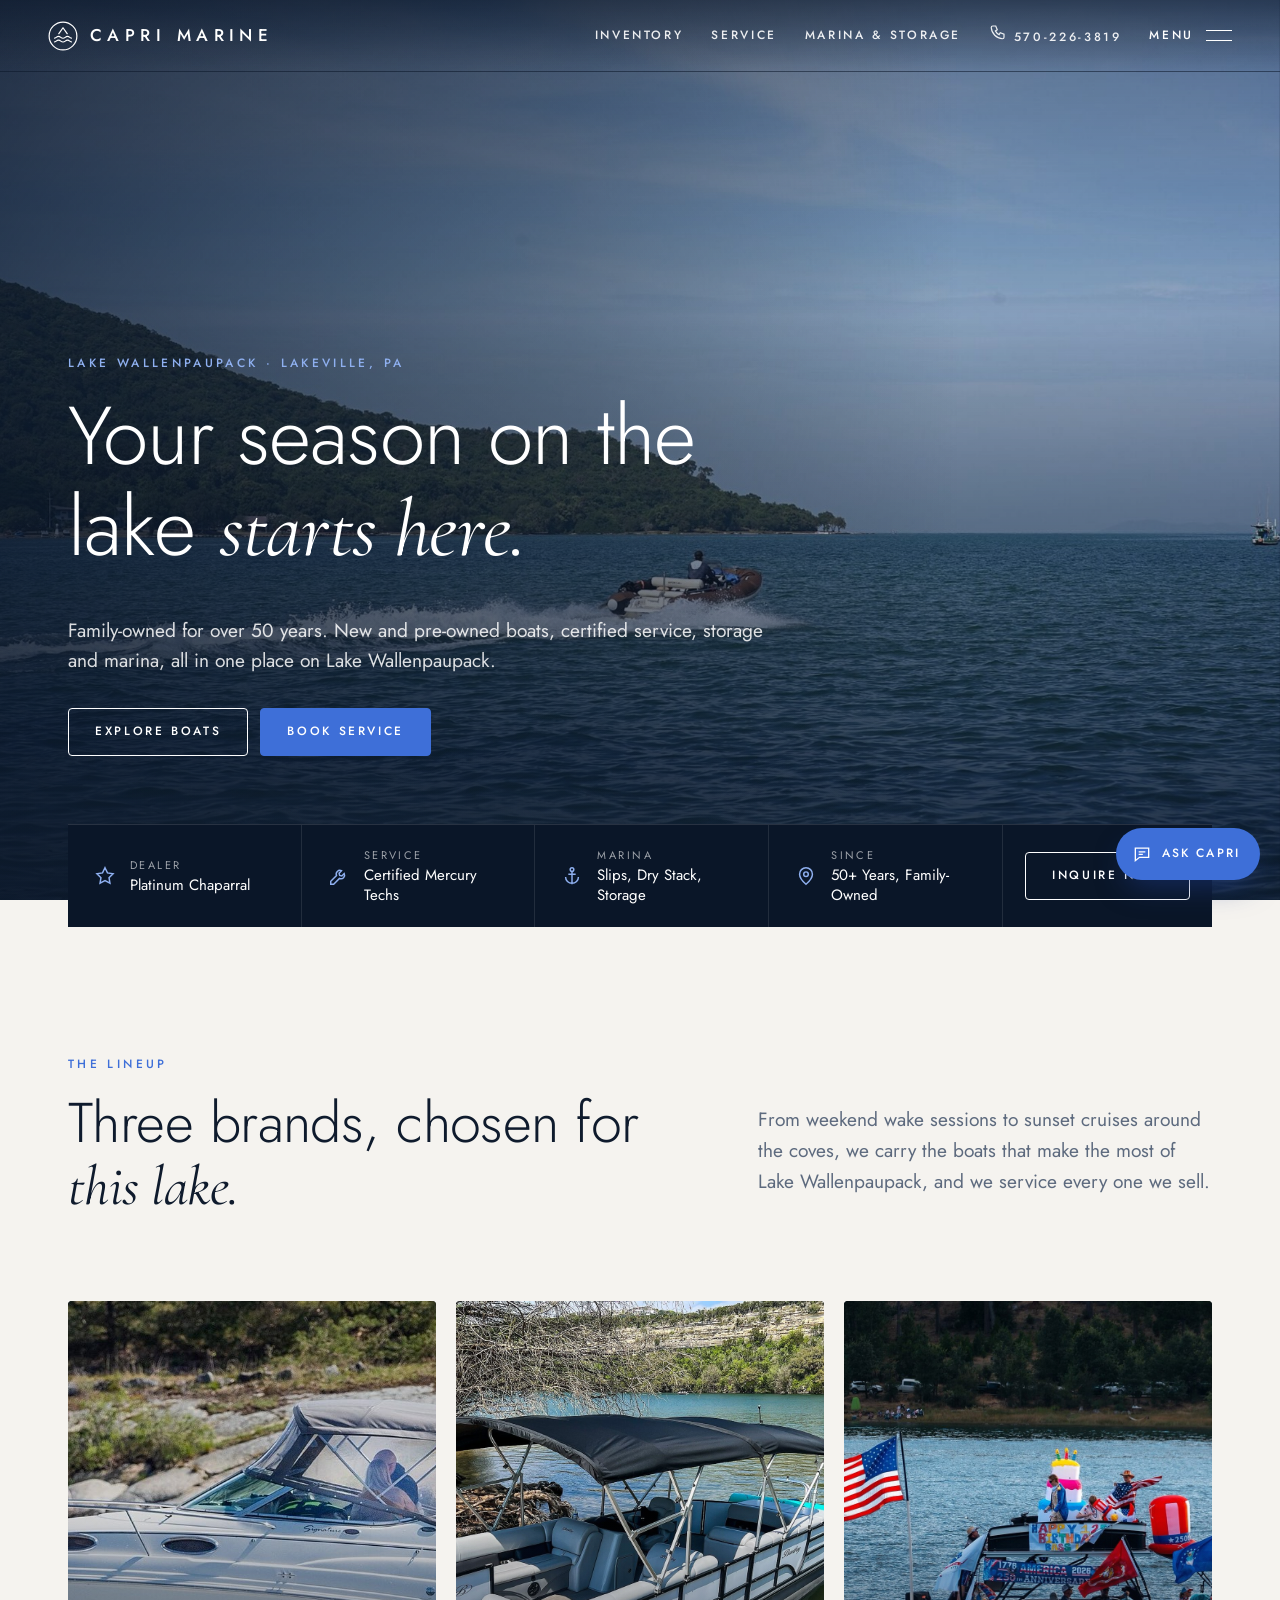
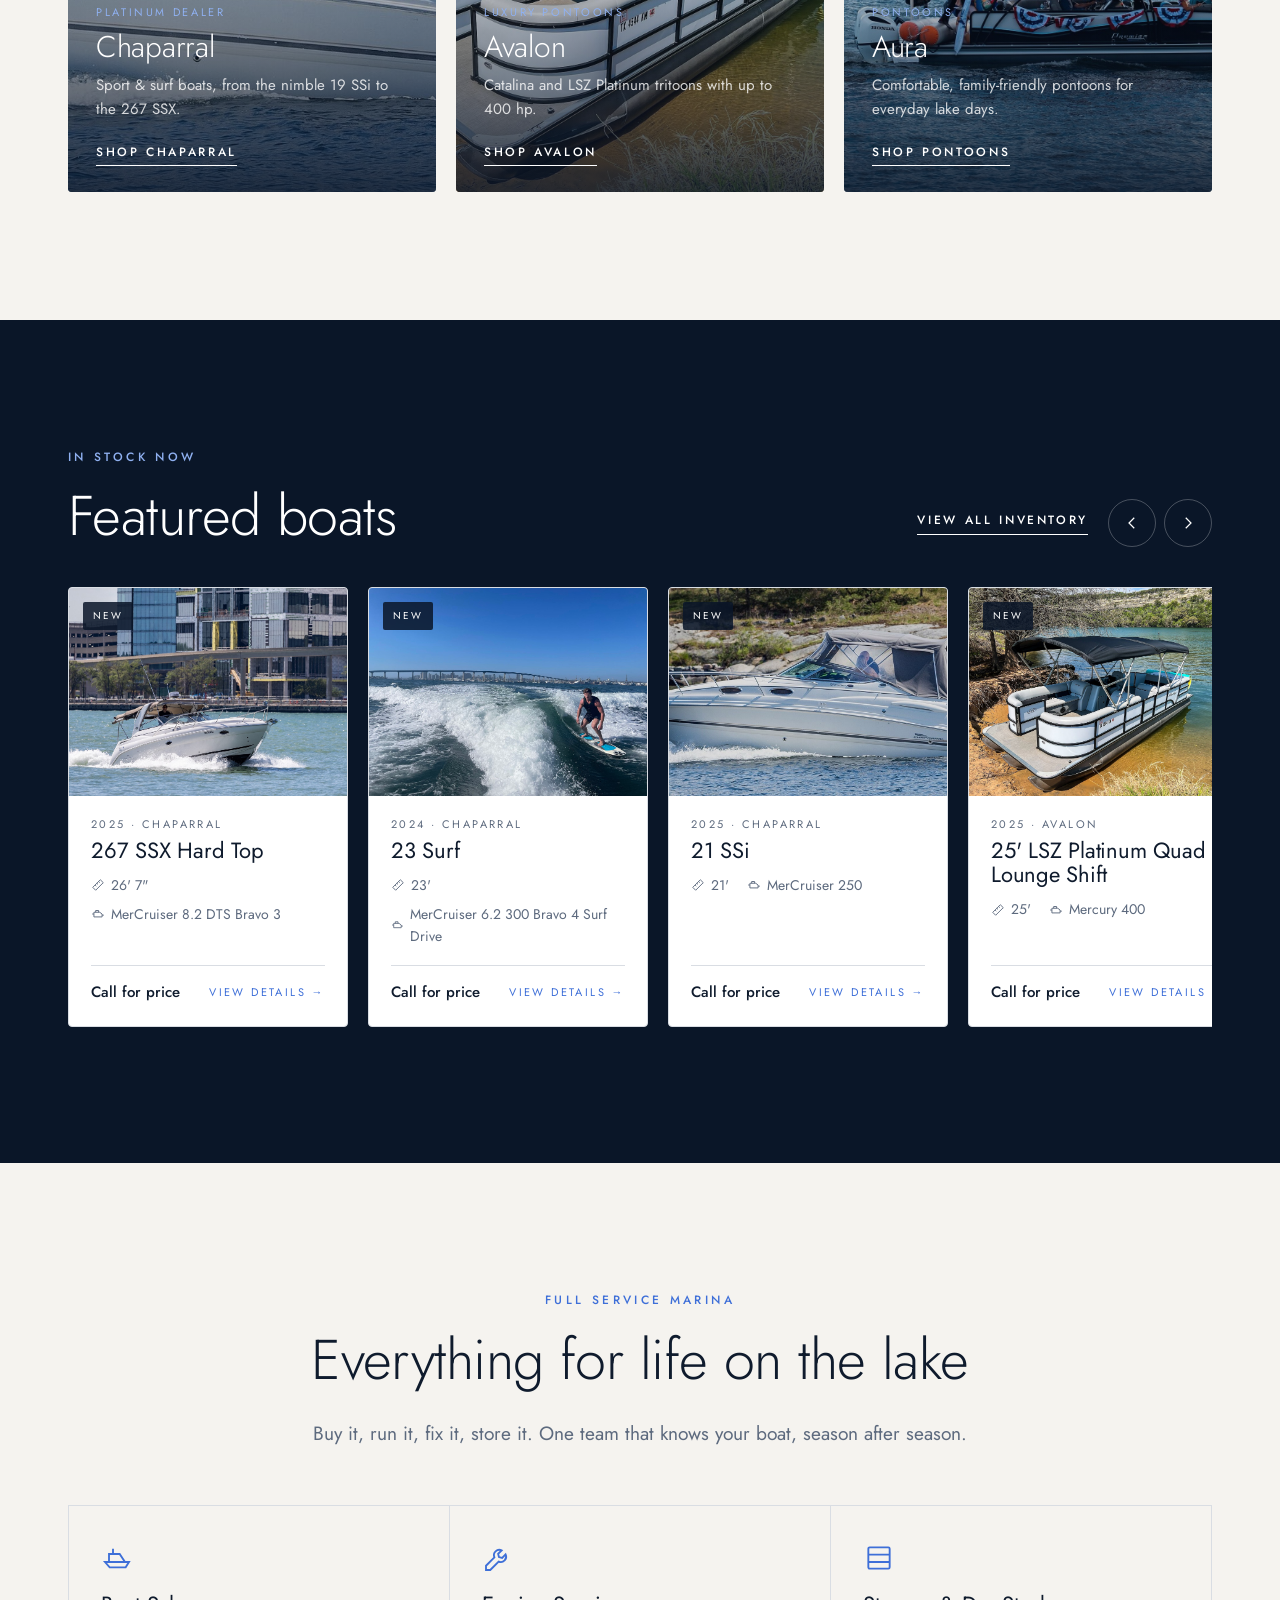
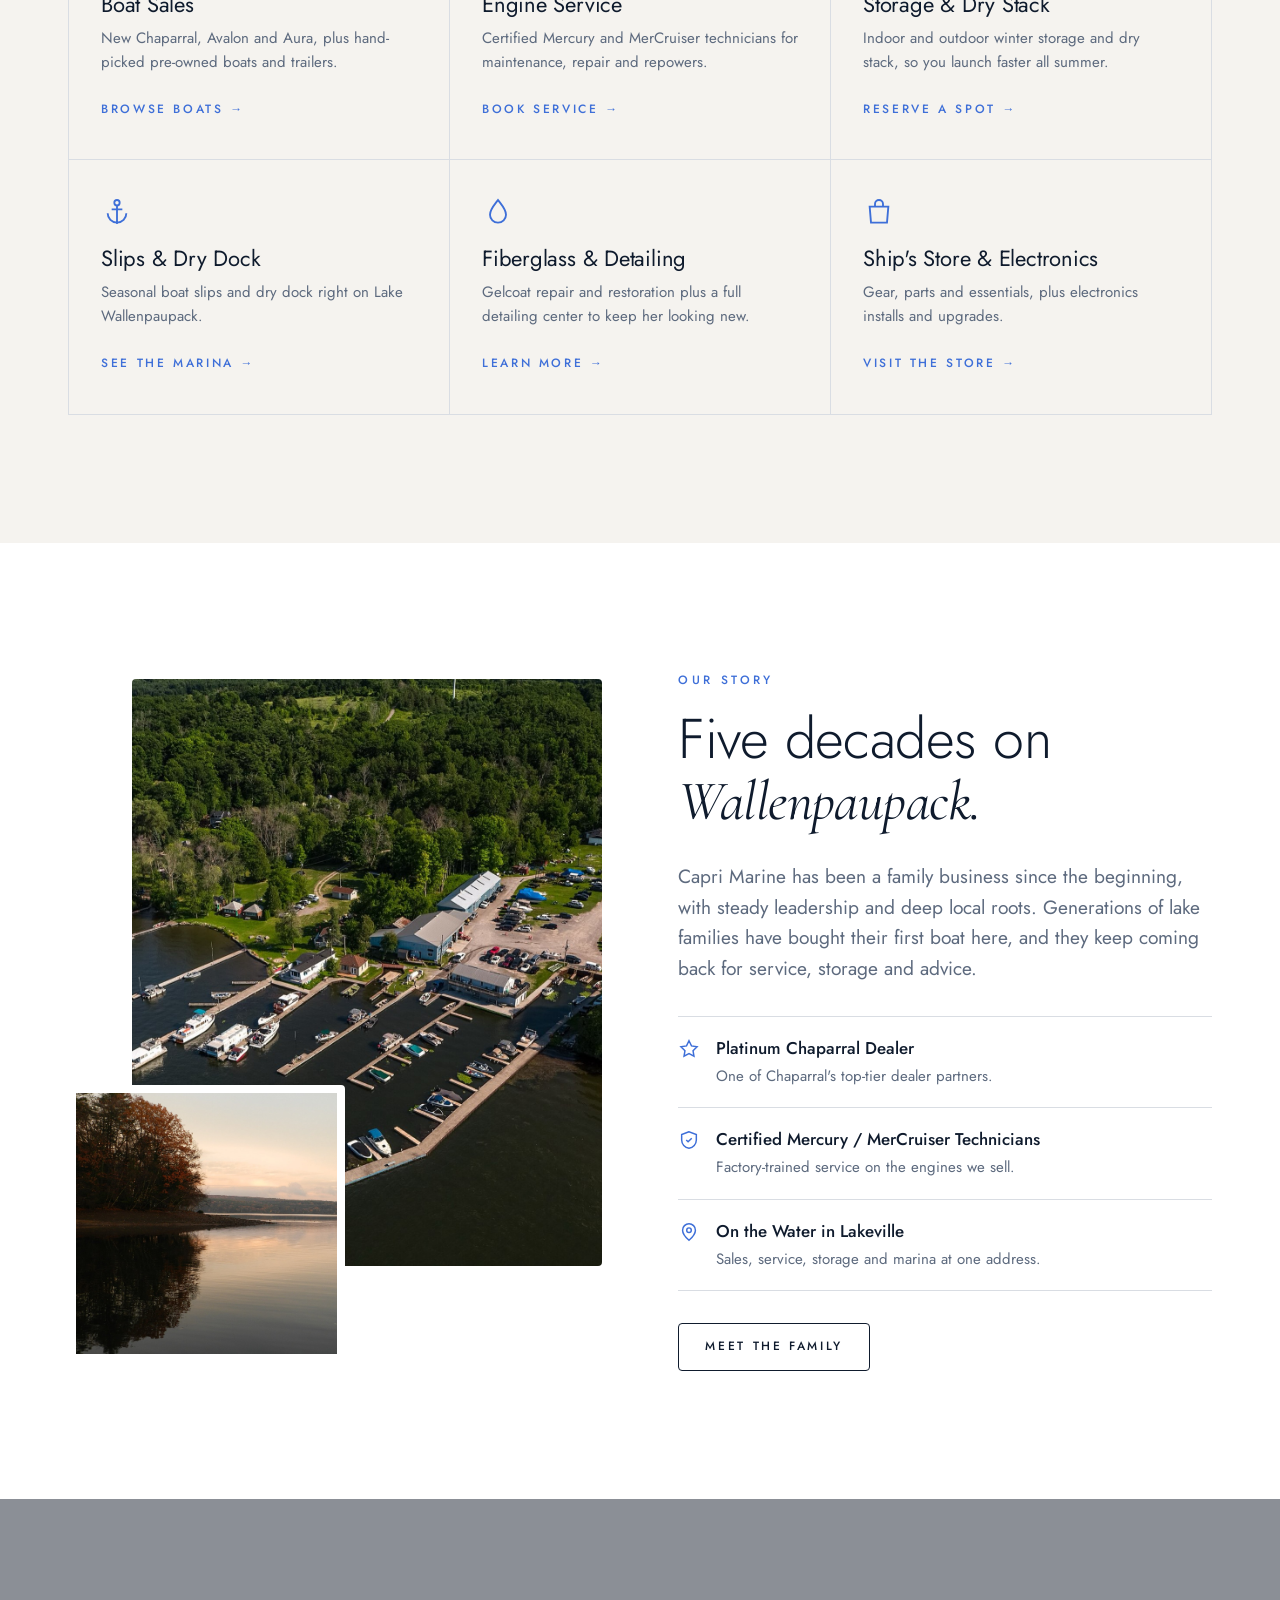
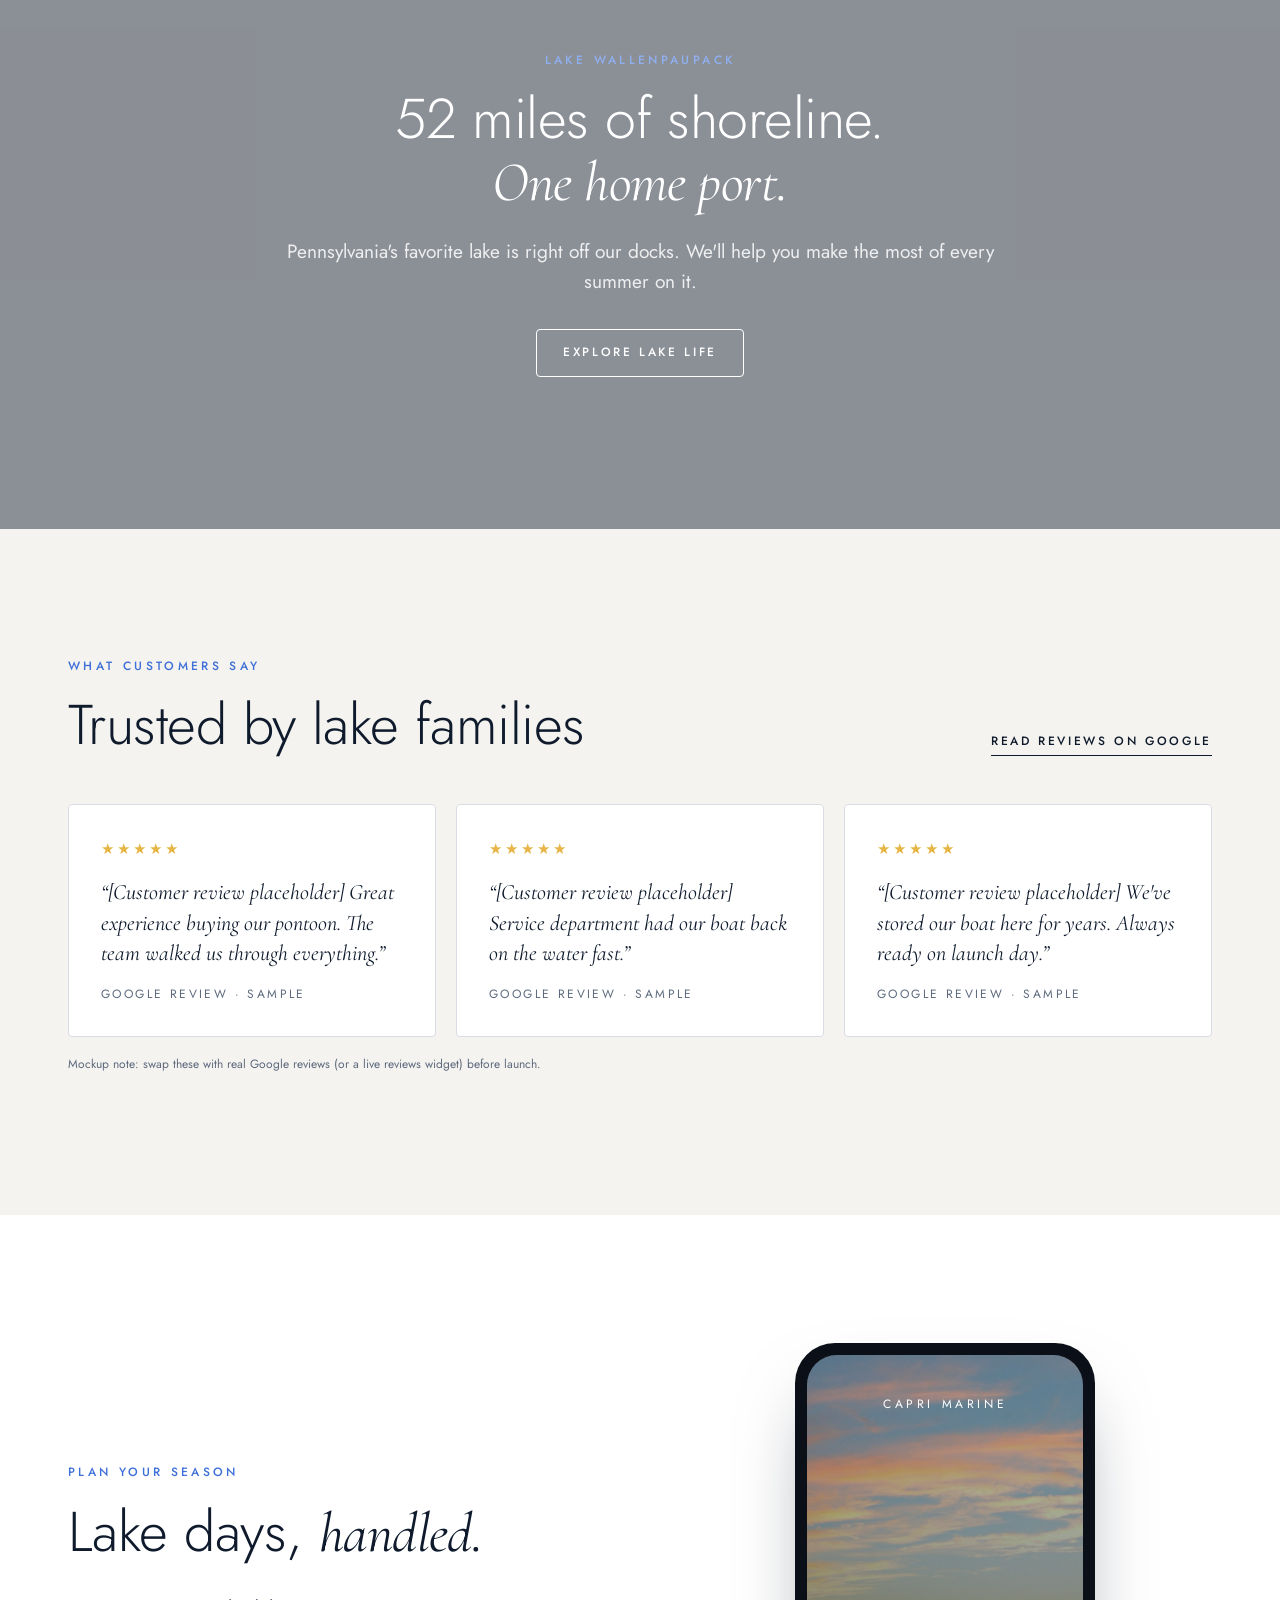
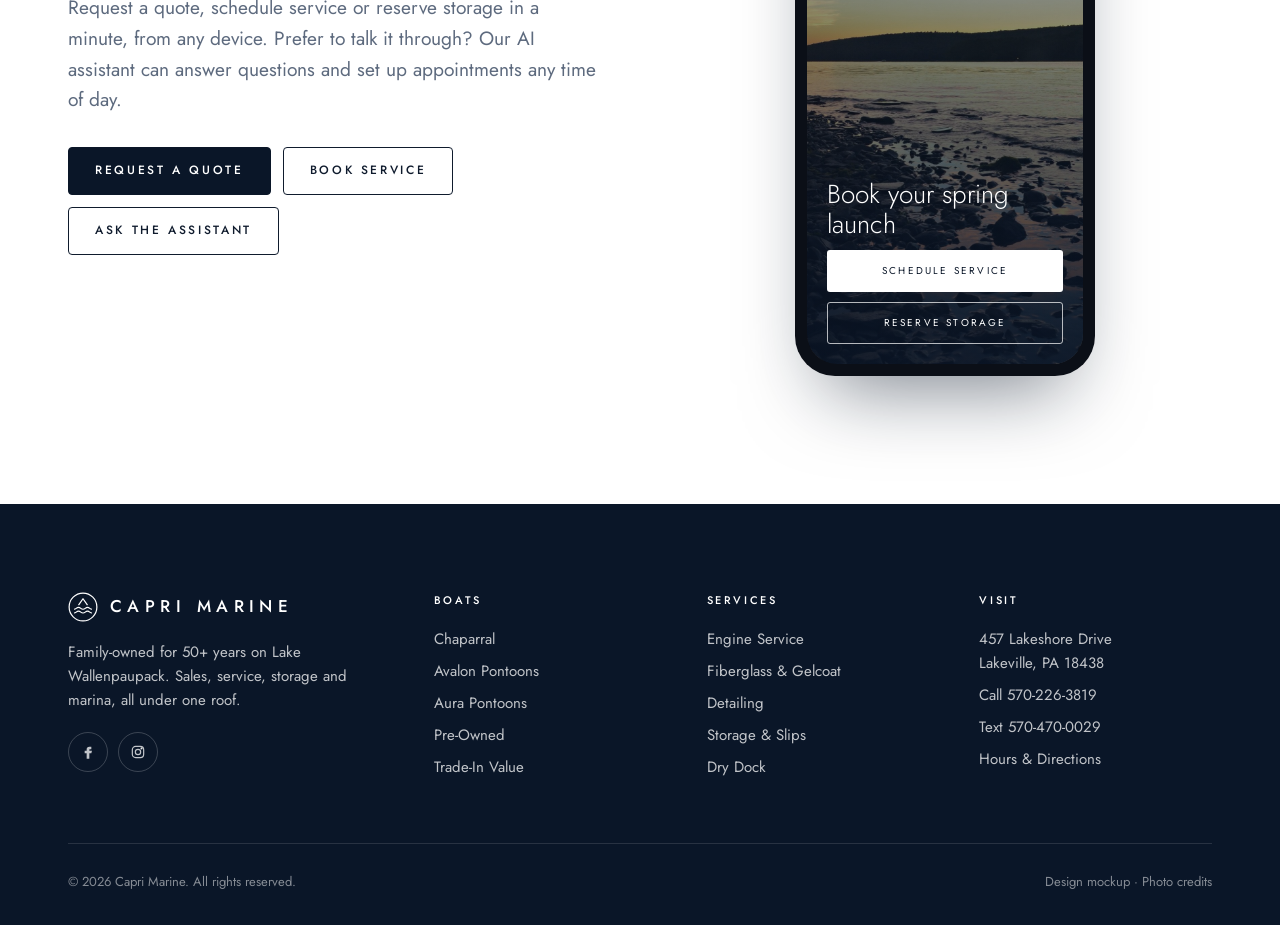
==== index.html @ 39ccbbb1 "Capri Marine website mockup Static multi-page mockup (home, inventory, boat detail, service, marina," ====
<!doctype html>
<html lang="en">
<head>
  <meta charset="utf-8">
  <meta name="viewport" content="width=device-width, initial-scale=1">
  <title>Capri Marine | Boat Sales, Service &amp; Storage on Lake Wallenpaupack, PA</title>
  <meta name="description" content="Family-owned for 50+ years in Lakeville, PA. Platinum Chaparral dealer with Avalon and Aura pontoons, certified Mercury service, boat storage, dry dock and marina on Lake Wallenpaupack.">
  <meta property="og:title" content="Capri Marine | Lake Wallenpaupack Boat Dealer &amp; Marina">
  <meta property="og:description" content="New and pre-owned boats, certified service, storage and marina on Lake Wallenpaupack.">
  <meta property="og:image" content="assets/img/hero-lake-run.jpg">
  <link rel="icon" href="assets/img/favicon.svg" type="image/svg+xml">
  <link rel="preconnect" href="https://fonts.googleapis.com">
  <link rel="preconnect" href="https://fonts.gstatic.com" crossorigin>
  <link href="https://fonts.googleapis.com/css2?family=Jost:wght@200;300;400;500&family=Cormorant+Garamond:ital,wght@1,400&display=swap" rel="stylesheet">
  <link rel="stylesheet" href="assets/css/style.css">
  <script type="application/ld+json">
  {
    "@context": "https://schema.org",
    "@type": ["BoatDealer", "LocalBusiness"],
    "name": "Capri Marine",
    "url": "https://caprimarine.com",
    "telephone": "+1-570-226-3819",
    "address": { "@type": "PostalAddress", "streetAddress": "457 Lakeshore Drive", "addressLocality": "Lakeville", "addressRegion": "PA", "postalCode": "18438", "addressCountry": "US" },
    "areaServed": "Lake Wallenpaupack",
    "brand": ["Chaparral", "Avalon Pontoons", "Aura Pontoons"],
    "sameAs": ["https://www.facebook.com/478506935600968", "https://www.instagram.com/capri_marine"]
  }
  </script>
</head>
<body data-page="home" data-header="transparent">
<main>

  <!-- HERO -->
  <section class="hero">
    <div class="hero-media" style="background-image:url('assets/img/hero-lake-run.jpg')"></div>
    <div class="wrap">
      <p class="eyebrow light">Lake Wallenpaupack · Lakeville, PA</p>
      <h1>Your season on the lake <em class="accent">starts here.</em></h1>
      <p class="lede">Family-owned for over 50 years. New and pre-owned boats, certified service, storage and marina, all in one place on Lake Wallenpaupack.</p>
      <div class="btn-row">
        <a class="btn light" href="inventory.html">Explore Boats</a>
        <a class="btn blue" href="contact.html#service">Book Service</a>
      </div>
    </div>
  </section>

  <!-- INFO STRIP -->
  <div class="info-bar">
    <div class="wrap">
      <div class="inner">
        <div class="cell"><svg viewBox="0 0 24 24" fill="none" stroke="currentColor" stroke-width="1.6"><path d="m12 3 2.7 5.6 6.1.9-4.4 4.3 1 6.1L12 17l-5.4 2.9 1-6.1-4.4-4.3 6.1-.9Z"/></svg><div><span class="k">Dealer</span><span class="v">Platinum Chaparral</span></div></div>
        <div class="cell"><svg viewBox="0 0 24 24" fill="none" stroke="currentColor" stroke-width="1.6"><path d="M14.7 6.3a4 4 0 0 0-5.4 5.2L3 17.8V21h3.2l6.3-6.3a4 4 0 0 0 5.2-5.4l-2.6 2.6-2.4-.6-.6-2.4Z"/></svg><div><span class="k">Service</span><span class="v">Certified Mercury Techs</span></div></div>
        <div class="cell"><svg viewBox="0 0 24 24" fill="none" stroke="currentColor" stroke-width="1.6"><circle cx="12" cy="5" r="2"/><path d="M12 7v14M5 13a7 7 0 0 0 14 0M8 10h8"/></svg><div><span class="k">Marina</span><span class="v">Slips, Dry Stack, Storage</span></div></div>
        <div class="cell"><svg viewBox="0 0 24 24" fill="none" stroke="currentColor" stroke-width="1.6"><path d="M12 21s-7-6.1-7-11a7 7 0 0 1 14 0c0 4.9-7 11-7 11Z"/><circle cx="12" cy="10" r="2.5"/></svg><div><span class="k">Since</span><span class="v">50+ Years, Family-Owned</span></div></div>
        <div class="cta"><a class="btn light" href="contact.html">Inquire Now</a></div>
      </div>
    </div>
  </div>

  <!-- BRANDS -->
  <section class="section">
    <div class="wrap">
      <div class="split wide-left reveal">
        <div>
          <p class="eyebrow">The Lineup</p>
          <h2>Three brands, chosen for <em class="accent">this lake.</em></h2>
        </div>
        <p class="lede">From weekend wake sessions to sunset cruises around the coves, we carry the boats that make the most of Lake Wallenpaupack, and we service every one we sell.</p>
      </div>
      <div class="brand-grid">
        <a class="brand-card reveal" href="inventory.html?make=Chaparral">
          <img src="assets/img/chaparral-cruise.jpg" alt="Chaparral sport boat underway" loading="lazy">
          <div class="body"><span class="tag">Platinum Dealer</span><h3>Chaparral</h3><p>Sport &amp; surf boats, from the nimble 19 SSi to the 267 SSX.</p><span class="text-link">Shop Chaparral</span></div>
        </a>
        <a class="brand-card reveal" href="inventory.html?make=Avalon">
          <img src="assets/img/pontoon-luxury.jpg" alt="Luxury pontoon boat at the shoreline" loading="lazy">
          <div class="body"><span class="tag">Luxury Pontoons</span><h3>Avalon</h3><p>Catalina and LSZ Platinum tritoons with up to 400 hp.</p><span class="text-link">Shop Avalon</span></div>
        </a>
        <a class="brand-card reveal" href="inventory.html?type=Pontoon">
          <img src="assets/img/pontoon-parade.jpg" alt="Pontoon boat cruising on a lake" loading="lazy">
          <div class="body"><span class="tag">Pontoons</span><h3>Aura</h3><p>Comfortable, family-friendly pontoons for everyday lake days.</p><span class="text-link">Shop Pontoons</span></div>
        </a>
      </div>
    </div>
  </section>

  <!-- FEATURED INVENTORY RAIL -->
  <section class="section on-dark" data-rail>
    <div class="wrap">
      <div class="rail-head reveal">
        <div>
          <p class="eyebrow">In Stock Now</p>
          <h2 style="margin:0">Featured boats</h2>
        </div>
        <div style="display:flex;gap:20px;align-items:center;flex-wrap:wrap">
          <a class="text-link" href="inventory.html" style="color:#fff">View all inventory</a>
          <div class="rail-controls"><button data-prev aria-label="Previous"><svg viewBox="0 0 24 24" width="18" height="18" fill="none" stroke="currentColor" stroke-width="1.6"><path d="M15 5 8 12l7 7"/></svg></button><button data-next aria-label="Next"><svg viewBox="0 0 24 24" width="18" height="18" fill="none" stroke="currentColor" stroke-width="1.6"><path d="m9 5 7 7-7 7"/></svg></button></div>
        </div>
      </div>
      <div class="rail" id="featured-rail"></div>
    </div>
  </section>

  <!-- SERVICES -->
  <section class="section">
    <div class="wrap">
      <div class="center reveal">
        <p class="eyebrow">Full Service Marina</p>
        <h2>Everything for life on the lake</h2>
        <p class="lede">Buy it, run it, fix it, store it. One team that knows your boat, season after season.</p>
      </div>
      <div class="svc-grid reveal">
        <a class="svc" href="inventory.html">
          <svg viewBox="0 0 24 24" fill="none" stroke="currentColor" stroke-width="1.4"><path d="M3 15h18l-2.5 4H6.5Z"/><path d="M6 15V9h8l4 6"/><path d="M9 9V5"/></svg>
          <h3>Boat Sales</h3><p>New Chaparral, Avalon and Aura, plus hand-picked pre-owned boats and trailers.</p><span class="text-link">Browse boats →</span>
        </a>
        <a class="svc" href="service.html">
          <svg viewBox="0 0 24 24" fill="none" stroke="currentColor" stroke-width="1.4"><path d="M14.7 6.3a4 4 0 0 0-5.4 5.2L3 17.8V21h3.2l6.3-6.3a4 4 0 0 0 5.2-5.4l-2.6 2.6-2.4-.6-.6-2.4Z"/></svg>
          <h3>Engine Service</h3><p>Certified Mercury and MerCruiser technicians for maintenance, repair and repowers.</p><span class="text-link">Book service →</span>
        </a>
        <a class="svc" href="marina.html">
          <svg viewBox="0 0 24 24" fill="none" stroke="currentColor" stroke-width="1.4"><rect x="4" y="4" width="16" height="16" rx="1"/><path d="M4 9.5h16M4 15h16"/></svg>
          <h3>Storage &amp; Dry Stack</h3><p>Indoor and outdoor winter storage and dry stack, so you launch faster all summer.</p><span class="text-link">Reserve a spot →</span>
        </a>
        <a class="svc" href="marina.html#slips">
          <svg viewBox="0 0 24 24" fill="none" stroke="currentColor" stroke-width="1.4"><circle cx="12" cy="5" r="2"/><path d="M12 7v14M5 13a7 7 0 0 0 14 0M8 10h8"/></svg>
          <h3>Slips &amp; Dry Dock</h3><p>Seasonal boat slips and dry dock right on Lake Wallenpaupack.</p><span class="text-link">See the marina →</span>
        </a>
        <a class="svc" href="service.html#fiberglass">
          <svg viewBox="0 0 24 24" fill="none" stroke="currentColor" stroke-width="1.4"><path d="M12 3c3 4 6 7 6 11a6 6 0 0 1-12 0c0-4 3-7 6-11Z"/></svg>
          <h3>Fiberglass &amp; Detailing</h3><p>Gelcoat repair and restoration plus a full detailing center to keep her looking new.</p><span class="text-link">Learn more →</span>
        </a>
        <a class="svc" href="service.html#store">
          <svg viewBox="0 0 24 24" fill="none" stroke="currentColor" stroke-width="1.4"><path d="M5 8h14l-1 12H6Z"/><path d="M9 8V6a3 3 0 0 1 6 0v2"/></svg>
          <h3>Ship's Store &amp; Electronics</h3><p>Gear, parts and essentials, plus electronics installs and upgrades.</p><span class="text-link">Visit the store →</span>
        </a>
      </div>
    </div>
  </section>

  <!-- STORY / TRUST -->
  <section class="section on-white">
    <div class="wrap split">
      <div class="photo-stack reveal">
        <img src="assets/img/marina-aerial.jpg" alt="Aerial view of a lakeside marina with docks" loading="lazy">
        <img src="assets/img/lake-evening.jpg" alt="Lake Wallenpaupack at dusk" loading="lazy">
      </div>
      <div class="reveal">
        <p class="eyebrow">Our Story</p>
        <h2>Five decades on <em class="accent">Wallenpaupack.</em></h2>
        <p class="lede">Capri Marine has been a family business since the beginning, with steady leadership and deep local roots. Generations of lake families have bought their first boat here, and they keep coming back for service, storage and advice.</p>
        <ul class="cred-list">
          <li><svg viewBox="0 0 24 24" fill="none" stroke="currentColor" stroke-width="1.6"><path d="m12 3 2.7 5.6 6.1.9-4.4 4.3 1 6.1L12 17l-5.4 2.9 1-6.1-4.4-4.3 6.1-.9Z"/></svg><div><strong>Platinum Chaparral Dealer</strong><span>One of Chaparral's top-tier dealer partners.</span></div></li>
          <li><svg viewBox="0 0 24 24" fill="none" stroke="currentColor" stroke-width="1.6"><path d="M12 3 4 6v6c0 4.5 3.4 8.3 8 9 4.6-.7 8-4.5 8-9V6Z"/><path d="m9 12 2 2 4-4"/></svg><div><strong>Certified Mercury / MerCruiser Technicians</strong><span>Factory-trained service on the engines we sell.</span></div></li>
          <li><svg viewBox="0 0 24 24" fill="none" stroke="currentColor" stroke-width="1.6"><path d="M12 21s-7-6.1-7-11a7 7 0 0 1 14 0c0 4.9-7 11-7 11Z"/><circle cx="12" cy="10" r="2.5"/></svg><div><strong>On the Water in Lakeville</strong><span>Sales, service, storage and marina at one address.</span></div></li>
        </ul>
        <div class="btn-row"><a class="btn" href="about.html">Meet the Family</a></div>
      </div>
    </div>
  </section>

  <!-- WATER BAND -->
  <section class="band" style="background-image:url('assets/img/lake-sunset.jpg')">
    <div class="wrap center">
      <p class="eyebrow light">Lake Wallenpaupack</p>
      <h2 style="max-width:18ch;margin:0 auto .4em">52 miles of shoreline. <em class="accent">One home port.</em></h2>
      <p class="lede" style="color:rgba(255,255,255,.85)">Pennsylvania's favorite lake is right off our docks. We'll help you make the most of every summer on it.</p>
      <div class="btn-row" style="justify-content:center"><a class="btn light" href="lake-life.html">Explore Lake Life</a></div>
    </div>
  </section>

  <!-- REVIEWS -->
  <section class="section">
    <div class="wrap">
      <div class="rail-head reveal">
        <div>
          <p class="eyebrow">What Customers Say</p>
          <h2 style="margin:0">Trusted by lake families</h2>
        </div>
        <a class="text-link" href="#">Read reviews on Google</a>
      </div>
      <div class="reviews">
        <figure class="review reveal" style="margin:0"><div class="stars">★★★★★</div><blockquote>“[Customer review placeholder] Great experience buying our pontoon. The team walked us through everything.”</blockquote><cite>Google Review · Sample</cite></figure>
        <figure class="review reveal" style="margin:0"><div class="stars">★★★★★</div><blockquote>“[Customer review placeholder] Service department had our boat back on the water fast.”</blockquote><cite>Google Review · Sample</cite></figure>
        <figure class="review reveal" style="margin:0"><div class="stars">★★★★★</div><blockquote>“[Customer review placeholder] We've stored our boat here for years. Always ready on launch day.”</blockquote><cite>Google Review · Sample</cite></figure>
      </div>
      <p class="placeholder-note">Mockup note: swap these with real Google reviews (or a live reviews widget) before launch.</p>
    </div>
  </section>

  <!-- PLAN CTA (inspired by the "water at your fingertips" block) -->
  <section class="section on-white">
    <div class="wrap plan-cta">
      <div class="reveal">
        <p class="eyebrow">Plan Your Season</p>
        <h2>Lake days, <em class="accent">handled.</em></h2>
        <p class="lede">Request a quote, schedule service or reserve storage in a minute, from any device. Prefer to talk it through? Our AI assistant can answer questions and set up appointments any time of day.</p>
        <div class="btn-row">
          <a class="btn solid" href="contact.html#quote">Request a Quote</a>
          <a class="btn" href="contact.html#service">Book Service</a>
          <a class="btn" href="#" data-open-chat>Ask the Assistant</a>
        </div>
      </div>
      <div class="reveal">
        <div class="phone"><div class="screen">
          <div class="p-logo">CAPRI MARINE</div>
          <div>
            <div class="p-title">Book your spring launch</div>
            <span class="p-btn fill">Schedule Service</span>
            <span class="p-btn">Reserve Storage</span>
          </div>
        </div></div>
      </div>
    </div>
  </section>

</main>
<script src="assets/js/inventory-data.js"></script>
<script src="assets/js/main.js"></script>
<script>
  document.getElementById("featured-rail").innerHTML =
    window.CAPRI_INVENTORY.filter(b => b.featured).map(window.renderBoatCard).join("");
</script>
</body>
</html>
---- assets/css/style.css ----
/* Capri Marine — mockup styles
   Direction: Safe Harbor-inspired. Deep navy, quiet off-white, light display type,
   full-bleed lake photography, outlined uppercase buttons. */

:root {
  --navy: #0a1628;
  --navy-2: #12233d;
  --navy-3: #1c3354;
  --ink: #0f1b2d;
  --muted: #5d6a7e;
  --line: #d9dde3;
  --paper: #f5f3ef;
  --white: #ffffff;
  --blue: #3e6fd8;          /* nod to the current Capri Marine logo blue */
  --blue-soft: #8fb0f0;
  --sand: #c9b48a;
  --radius: 4px;
  --max: 1240px;
  --gutter: clamp(16px, 4vw, 48px);
  --head-h: 72px;
  --font: "Jost", "Helvetica Neue", Arial, sans-serif;
  --serif: "Cormorant Garamond", Georgia, serif;
}

*, *::before, *::after { box-sizing: border-box; }
html { scroll-behavior: smooth; -webkit-text-size-adjust: 100%; }
body {
  margin: 0;
  font-family: var(--font);
  font-weight: 400;
  font-size: 17px;
  line-height: 1.6;
  color: var(--ink);
  background: var(--paper);
  overflow-x: hidden;
}
img { max-width: 100%; display: block; }
a { color: inherit; }
button { font: inherit; cursor: pointer; }

/* ---------- Type ---------- */
.eyebrow {
  font-size: 12px;
  letter-spacing: .28em;
  text-transform: uppercase;
  font-weight: 500;
  color: var(--blue);
  margin: 0 0 18px;
}
.on-dark .eyebrow, .eyebrow.light { color: var(--blue-soft); }
h1, h2, h3 { font-weight: 300; line-height: 1.1; margin: 0 0 .5em; letter-spacing: -.01em; }
h1 { font-size: clamp(40px, 6.4vw, 84px); }
h2 { font-size: clamp(32px, 4.4vw, 56px); }
h3 { font-size: clamp(22px, 2.2vw, 28px); font-weight: 400; }
.lede { font-size: clamp(17px, 1.5vw, 20px); color: var(--muted); max-width: 60ch; }
.on-dark .lede { color: rgba(255,255,255,.78); }
em.accent { font-family: var(--serif); font-style: italic; font-weight: 400; }

/* ---------- Layout ---------- */
.wrap { width: 100%; max-width: var(--max); margin: 0 auto; padding: 0 var(--gutter); }
.section { padding: clamp(72px, 10vw, 140px) 0; }
.section.tight { padding: clamp(48px, 6vw, 80px) 0; }
.on-dark { background: var(--navy); color: var(--white); }
.on-white { background: var(--white); }
.center { text-align: center; }
.center .lede { margin-left: auto; margin-right: auto; }
.split { display: grid; grid-template-columns: 1fr 1fr; gap: clamp(32px, 6vw, 96px); align-items: center; }
.split.wide-left { grid-template-columns: 1.15fr .85fr; }
@media (max-width: 860px) { .split, .split.wide-left { grid-template-columns: 1fr; } }

/* ---------- Buttons ---------- */
.btn {
  display: inline-flex; align-items: center; justify-content: center; gap: 10px;
  min-height: 48px; padding: 0 26px;
  font-size: 12px; font-weight: 500; letter-spacing: .22em; text-transform: uppercase;
  text-decoration: none; border: 1px solid currentColor; border-radius: var(--radius);
  background: transparent; color: var(--ink);
  transition: background .25s, color .25s, border-color .25s;
}
.btn:hover { background: var(--ink); color: var(--white); border-color: var(--ink); }
.btn.solid { background: var(--navy); color: var(--white); border-color: var(--navy); }
.btn.solid:hover { background: var(--blue); border-color: var(--blue); }
.btn.light { color: var(--white); }
.btn.light:hover { background: var(--white); color: var(--navy); border-color: var(--white); }
.btn.blue { background: var(--blue); color: #fff; border-color: var(--blue); }
.btn.blue:hover { background: #2f5cc0; border-color: #2f5cc0; color: #fff; }
.btn-row { display: flex; flex-wrap: wrap; gap: 12px; margin-top: 32px; }
.text-link {
  font-size: 12px; letter-spacing: .22em; text-transform: uppercase; font-weight: 500;
  text-decoration: none; border-bottom: 1px solid currentColor; padding-bottom: 4px;
}

/* ---------- Header ---------- */
.site-header {
  position: fixed; inset: 0 0 auto 0; z-index: 50;
  height: var(--head-h);
  background: var(--navy); color: #fff;
  border-bottom: 1px solid rgba(255,255,255,.08);
  transition: background .3s;
}
.site-header.transparent { background: linear-gradient(rgba(10,22,40,.55), rgba(10,22,40,0)); border-bottom-color: transparent; }
.site-header.transparent.scrolled { background: var(--navy); }
.site-header .wrap { height: 100%; display: flex; align-items: center; justify-content: space-between; gap: 24px; max-width: none; }
.logo {
  display: flex; align-items: center; gap: 12px;
  text-decoration: none; color: #fff;
  font-size: 17px; letter-spacing: .32em; font-weight: 500; text-transform: uppercase; white-space: nowrap;
}
.logo svg { width: 30px; height: 30px; flex: none; }
.header-links { display: flex; align-items: center; gap: 28px; }
.header-links a {
  text-decoration: none; font-size: 12px; letter-spacing: .22em; text-transform: uppercase; font-weight: 500;
  opacity: .9;
}
.header-links a:hover { opacity: 1; color: var(--blue-soft); }
.header-links .btn { min-height: 40px; padding: 0 18px; }
.menu-toggle {
  display: inline-flex; align-items: center; gap: 12px;
  background: none; border: 0; color: #fff; padding: 8px 0;
  font-size: 12px; letter-spacing: .22em; text-transform: uppercase; font-weight: 500;
}
.menu-toggle .bars { width: 26px; height: 12px; position: relative; }
.menu-toggle .bars::before, .menu-toggle .bars::after {
  content: ""; position: absolute; left: 0; right: 0; height: 1.5px; background: currentColor; transition: transform .3s, top .3s;
}
.menu-toggle .bars::before { top: 0; }
.menu-toggle .bars::after { top: 10px; }
body.menu-open .menu-toggle .bars::before { top: 5px; transform: rotate(45deg); }
body.menu-open .menu-toggle .bars::after { top: 5px; transform: rotate(-45deg); }
@media (max-width: 960px) { .header-links .hide-sm { display: none; } }
@media (max-width: 560px) {
  .logo { font-size: 14px; letter-spacing: .24em; }
  .logo svg { width: 24px; height: 24px; }
  .header-links { gap: 14px; }
  .header-links .call-link span { display: none; }
  .menu-toggle .label { display: none; }
}

/* ---------- Full-screen menu (split, like the inspo) ---------- */
.menu-overlay {
  position: fixed; inset: var(--head-h) 0 0 0; z-index: 49;
  display: grid; grid-template-columns: minmax(320px, 38%) 1fr;
  background: var(--navy); color: #fff;
  opacity: 0; visibility: hidden; transition: opacity .35s, visibility .35s;
}
body.menu-open { overflow: hidden; }
body.menu-open .menu-overlay { opacity: 1; visibility: visible; }
.menu-overlay nav { padding: clamp(32px, 5vw, 64px) var(--gutter); overflow-y: auto; display: flex; flex-direction: column; }
.menu-primary { list-style: none; padding: 0; margin: 0 0 32px; }
.menu-primary a {
  display: block; text-decoration: none; font-weight: 300;
  font-size: clamp(28px, 3.2vw, 40px); line-height: 1.5;
  transform: translateX(-12px); opacity: 0; transition: transform .5s, opacity .5s, color .2s;
}
.menu-primary a:hover { color: var(--blue-soft); }
body.menu-open .menu-primary a { transform: none; opacity: 1; }
body.menu-open .menu-primary li:nth-child(2) a { transition-delay: .04s; }
body.menu-open .menu-primary li:nth-child(3) a { transition-delay: .08s; }
body.menu-open .menu-primary li:nth-child(4) a { transition-delay: .12s; }
body.menu-open .menu-primary li:nth-child(5) a { transition-delay: .16s; }
body.menu-open .menu-primary li:nth-child(6) a { transition-delay: .2s; }
body.menu-open .menu-primary li:nth-child(7) a { transition-delay: .24s; }
.menu-secondary { list-style: none; padding: 24px 0 0; margin: 0; border-top: 1px solid rgba(255,255,255,.14); max-width: 280px; }
.menu-secondary a {
  display: flex; align-items: center; gap: 12px; text-decoration: none;
  font-size: 11px; letter-spacing: .24em; text-transform: uppercase; font-weight: 500; line-height: 2.6; opacity: .85;
}
.menu-secondary a:hover { opacity: 1; color: var(--blue-soft); }
.menu-secondary svg { width: 14px; height: 14px; }
.menu-contact { margin-top: auto; padding-top: 32px; font-size: 14px; color: rgba(255,255,255,.7); line-height: 1.8; }
.menu-contact a { text-decoration: none; color: #fff; }
.menu-visual { background: url("../img/aerial-wakes.jpg") center/cover; position: relative; }
.menu-visual::after { content: ""; position: absolute; inset: 0; background: linear-gradient(90deg, rgba(10,22,40,.45), rgba(10,22,40,0) 40%); }
@media (max-width: 760px) { .menu-overlay { grid-template-columns: 1fr; } .menu-visual { display: none; } }

/* ---------- Hero ---------- */
.hero {
  position: relative; min-height: 100svh; display: flex; align-items: flex-end;
  color: #fff; background: var(--navy) center/cover no-repeat; overflow: hidden;
}
.hero::before {
  content: ""; position: absolute; inset: 0; z-index: 1;
  background:
    linear-gradient(90deg, rgba(10,22,40,.7) 0%, rgba(10,22,40,.35) 45%, rgba(10,22,40,0) 75%),
    linear-gradient(180deg, rgba(10,22,40,.4) 0%, rgba(10,22,40,.05) 35%, rgba(10,22,40,.8) 100%);
}
@media (max-width: 760px) { .hero::before { background: linear-gradient(180deg, rgba(10,22,40,.45) 0%, rgba(10,22,40,.25) 35%, rgba(10,22,40,.92) 100%); } }
.hero-media { position: absolute; inset: 0; background-size: cover; background-position: center; transform: scale(1.06); animation: drift 22s ease-out forwards; z-index: 0; }
@keyframes drift { to { transform: scale(1); } }
.hero > .wrap { position: relative; z-index: 2; padding-bottom: clamp(120px, 16vh, 180px); }
.hero h1 { max-width: 14ch; }
.hero .lede { color: rgba(255,255,255,.85); }
.hero.page-hero { min-height: 68vh; }
.hero.page-hero > .wrap { padding-bottom: clamp(56px, 9vh, 96px); }
.hero.page-hero h1 { max-width: 18ch; font-size: clamp(38px, 5.4vw, 72px); }

/* Info bar under hero (Safe Harbor "location strip") */
.info-bar {
  position: relative; z-index: 2; margin-top: -76px;
}
.info-bar .inner {
  background: var(--navy); color: #fff;
  display: grid; grid-template-columns: repeat(4, 1fr) auto; align-items: stretch;
  border-top: 1px solid rgba(255,255,255,.12);
}
.info-bar .cell { padding: 22px 26px; border-right: 1px solid rgba(255,255,255,.1); display: flex; align-items: center; gap: 14px; }
.info-bar .cell svg { width: 22px; height: 22px; flex: none; color: var(--blue-soft); }
.info-bar .k { font-size: 11px; letter-spacing: .22em; text-transform: uppercase; color: rgba(255,255,255,.6); display: block; }
.info-bar .v { font-size: 15px; display: block; line-height: 1.35; }
.info-bar .cta { padding: 18px 22px; display: flex; align-items: center; }
@media (max-width: 1000px) {
  .info-bar { margin-top: 0; }
  .info-bar .wrap { padding: 0; }
  .info-bar .inner { grid-template-columns: 1fr 1fr; }
  .info-bar .cell { border-bottom: 1px solid rgba(255,255,255,.1); }
  .info-bar .cta { grid-column: 1 / -1; }
  .info-bar .cta .btn { width: 100%; }
}
@media (max-width: 480px) { .info-bar .cell { padding: 16px; } .info-bar .v { font-size: 14px; } }

/* ---------- Brand tiles ---------- */
.brand-grid { display: grid; grid-template-columns: repeat(3, 1fr); gap: 20px; margin-top: 56px; }
.brand-card {
  position: relative; aspect-ratio: 3/4; overflow: hidden; color: #fff; text-decoration: none;
  display: flex; align-items: flex-end; border-radius: var(--radius); background: var(--navy);
}
.brand-card img { position: absolute; inset: 0; width: 100%; height: 100%; object-fit: cover; transition: transform 1.2s cubic-bezier(.2,.7,.2,1); }
.brand-card::after { content: ""; position: absolute; inset: 0; background: linear-gradient(180deg, rgba(10,22,40,0) 40%, rgba(10,22,40,.85)); }
.brand-card:hover img { transform: scale(1.05); }
.brand-card .body { position: relative; z-index: 1; padding: 28px; }
.brand-card .tag { font-size: 11px; letter-spacing: .24em; text-transform: uppercase; color: var(--blue-soft); }
.brand-card h3 { font-size: 30px; font-weight: 300; margin: 6px 0 10px; }
.brand-card p { margin: 0 0 16px; font-size: 15px; color: rgba(255,255,255,.8); }
@media (max-width: 860px) {
  .brand-grid { grid-template-columns: 1fr; }
  .brand-card { aspect-ratio: 4/3; }
}

/* ---------- Horizontal carousel ---------- */
.rail-head { display: flex; justify-content: space-between; align-items: end; gap: 24px; flex-wrap: wrap; }
.rail-controls { display: flex; gap: 8px; }
.rail-controls button {
  width: 48px; height: 48px; border-radius: 50%; border: 1px solid var(--line); background: transparent; color: inherit;
  display: grid; place-items: center; transition: background .2s;
}
.on-dark .rail-controls button { border-color: rgba(255,255,255,.25); }
.rail-controls button:hover { background: var(--ink); color: #fff; border-color: var(--ink); }
.on-dark .rail-controls button:hover { background: #fff; color: var(--navy); }
.rail {
  display: grid; grid-auto-flow: column; grid-auto-columns: minmax(280px, 30%);
  gap: 20px; overflow-x: auto; scroll-snap-type: x mandatory; scrollbar-width: none;
  margin-top: 40px; padding-bottom: 8px;
}
.rail::-webkit-scrollbar { display: none; }
.rail > * { scroll-snap-align: start; }
@media (max-width: 860px) { .rail { grid-auto-columns: 82%; } }

/* ---------- Boat cards ---------- */
.boat-card {
  background: var(--white); border-radius: var(--radius); overflow: hidden; text-decoration: none; color: var(--ink);
  display: flex; flex-direction: column; border: 1px solid var(--line); transition: transform .3s, box-shadow .3s;
}
.boat-card:hover { transform: translateY(-4px); box-shadow: 0 18px 40px -20px rgba(10,22,40,.35); }
.boat-card .img { aspect-ratio: 4/3; position: relative; overflow: hidden; background: var(--navy-2); }
.boat-card .img img { width: 100%; height: 100%; object-fit: cover; }
.boat-card .badge {
  position: absolute; top: 14px; left: 14px; background: rgba(10,22,40,.85); color: #fff;
  font-size: 10px; letter-spacing: .2em; text-transform: uppercase; padding: 6px 10px; border-radius: 2px;
}
.boat-card .badge.alt { background: var(--blue); }
.boat-card .body { padding: 20px 22px 22px; display: flex; flex-direction: column; flex: 1; }
.boat-card .make { font-size: 11px; letter-spacing: .22em; text-transform: uppercase; color: var(--muted); }
.boat-card h3 { font-size: 22px; margin: 4px 0 12px; }
.boat-card .specs { display: flex; flex-wrap: wrap; gap: 6px 18px; font-size: 14px; color: var(--muted); margin: 0 0 18px; padding: 0; list-style: none; }
.boat-card .specs li { display: flex; align-items: center; gap: 6px; }
.boat-card .specs svg { width: 14px; height: 14px; }
.boat-card .foot { margin-top: auto; display: flex; justify-content: space-between; align-items: center; border-top: 1px solid var(--line); padding-top: 14px; }
.boat-card .price { font-size: 15px; font-weight: 500; }
.boat-card .more { font-size: 11px; letter-spacing: .22em; text-transform: uppercase; color: var(--blue); }

/* ---------- Services grid ---------- */
.svc-grid { display: grid; grid-template-columns: repeat(3, 1fr); gap: 1px; background: var(--line); border: 1px solid var(--line); margin-top: 56px; }
.svc {
  background: var(--paper); padding: 36px 32px; text-decoration: none; color: var(--ink);
  display: flex; flex-direction: column; gap: 10px; transition: background .25s;
}
.on-white .svc { background: var(--white); }
.svc:hover { background: var(--navy); color: #fff; }
.svc:hover p { color: rgba(255,255,255,.75); }
.svc svg { width: 32px; height: 32px; color: var(--blue); margin-bottom: 8px; }
.svc:hover svg { color: var(--blue-soft); }
.svc h3 { font-size: 22px; margin: 0; }
.svc p { margin: 0; font-size: 15px; color: var(--muted); }
.svc .text-link { margin-top: auto; padding-top: 16px; align-self: flex-start; border: 0; color: var(--blue); }
.svc:hover .text-link { color: var(--blue-soft); }
@media (max-width: 960px) { .svc-grid { grid-template-columns: 1fr 1fr; } }
@media (max-width: 600px) { .svc-grid { grid-template-columns: 1fr; } .svc { padding: 28px 22px; } }

/* ---------- Stats / trust ---------- */
.stats { display: grid; grid-template-columns: repeat(4, 1fr); gap: 32px; margin-top: 56px; }
.stat .num { font-size: clamp(40px, 5vw, 64px); font-weight: 200; line-height: 1; }
.stat .lbl { font-size: 12px; letter-spacing: .22em; text-transform: uppercase; margin-top: 12px; color: var(--muted); }
.on-dark .stat .lbl { color: rgba(255,255,255,.6); }
@media (max-width: 760px) { .stats { grid-template-columns: 1fr 1fr; } }

.photo-stack { position: relative; padding: 0 0 18% 12%; }
.photo-stack img { border-radius: var(--radius); width: 100%; aspect-ratio: 4/5; object-fit: cover; }
.photo-stack img + img {
  position: absolute; left: 0; bottom: 0; width: 52%; aspect-ratio: 1; border: 8px solid var(--paper);
}
.on-white .photo-stack img + img { border-color: var(--white); }

.cred-list { list-style: none; padding: 0; margin: 32px 0 0; display: grid; gap: 0; }
.cred-list li { display: flex; gap: 16px; align-items: flex-start; padding: 18px 0; border-top: 1px solid var(--line); }
.cred-list li:last-child { border-bottom: 1px solid var(--line); }
.cred-list svg { width: 22px; height: 22px; color: var(--blue); flex: none; margin-top: 3px; }
.cred-list strong { font-weight: 500; display: block; }
.cred-list span { color: var(--muted); font-size: 15px; }

/* ---------- Full-bleed water band ---------- */
.band {
  position: relative; min-height: 70vh; display: flex; align-items: center; color: #fff;
  background: center/cover no-repeat fixed;
}
.band::before { content: ""; position: absolute; inset: 0; background: rgba(10,22,40,.45); }
.band .wrap { position: relative; }
@media (max-width: 860px), (hover: none) { .band { background-attachment: scroll; } }

/* ---------- Reviews ---------- */
.reviews { display: grid; grid-template-columns: repeat(3, 1fr); gap: 20px; margin-top: 48px; }
.review { background: var(--white); border: 1px solid var(--line); border-radius: var(--radius); padding: 32px; display: flex; flex-direction: column; gap: 16px; }
.on-dark .review { background: var(--navy-2); border-color: rgba(255,255,255,.08); }
.stars { color: #e7b546; letter-spacing: 3px; font-size: 15px; }
.review blockquote { margin: 0; font-family: var(--serif); font-size: 22px; line-height: 1.4; font-style: italic; }
.review cite { font-style: normal; font-size: 12px; letter-spacing: .2em; text-transform: uppercase; color: var(--muted); margin-top: auto; }
.on-dark .review cite { color: rgba(255,255,255,.6); }
.placeholder-note { font-size: 12px; color: var(--muted); margin-top: 18px; }
.on-dark .placeholder-note { color: rgba(255,255,255,.5); }
@media (max-width: 900px) { .reviews { grid-template-columns: 1fr; } }

/* ---------- Feature rows (alternating image/text) ---------- */
.feature { display: grid; grid-template-columns: 1fr 1fr; align-items: stretch; background: var(--white); }
.feature + .feature { border-top: 1px solid var(--line); }
.feature .media { min-height: 480px; background: center/cover no-repeat; }
.feature .copy { padding: clamp(40px, 7vw, 100px) clamp(24px, 6vw, 88px); display: flex; flex-direction: column; justify-content: center; }
.feature.flip .media { order: 2; }
.feature ul { padding-left: 18px; margin: 0 0 8px; color: var(--muted); }
.feature li { margin: 6px 0; }
@media (max-width: 860px) {
  .feature { grid-template-columns: 1fr; }
  .feature .media { min-height: 300px; }
  .feature.flip .media { order: 0; }
}

/* ---------- App-style CTA (inspo: "The water, at your fingertips") ---------- */
.plan-cta { display: grid; grid-template-columns: 1fr 1fr; gap: clamp(32px, 6vw, 96px); align-items: center; }
.phone {
  width: min(300px, 80%); margin: 0 auto; aspect-ratio: 9/19; border-radius: 40px; padding: 12px;
  background: #0b0f17; box-shadow: 0 40px 80px -30px rgba(10,22,40,.55);
}
.phone .screen {
  height: 100%; border-radius: 30px; overflow: hidden; position: relative; color: #fff;
  background: url("../img/lake-sunset.jpg") center/cover;
  display: flex; flex-direction: column; justify-content: space-between; padding: 40px 20px 20px;
}
.phone .screen::before { content: ""; position: absolute; inset: 0; background: linear-gradient(rgba(10,22,40,.2), rgba(10,22,40,.85)); }
.phone .screen > * { position: relative; }
.phone .p-logo { text-align: center; letter-spacing: .3em; font-size: 12px; }
.phone .p-title { font-size: 26px; font-weight: 300; line-height: 1.15; }
.phone .p-btn { display: block; text-align: center; border: 1px solid rgba(255,255,255,.7); padding: 12px; font-size: 10px; letter-spacing: .22em; text-transform: uppercase; margin-top: 10px; border-radius: 3px; }
.phone .p-btn.fill { background: #fff; color: var(--navy); }
@media (max-width: 860px) { .plan-cta { grid-template-columns: 1fr; } }

/* ---------- Inventory page ---------- */
.inv-layout { display: grid; grid-template-columns: 260px 1fr; gap: 40px; align-items: start; }
.filters { position: sticky; top: calc(var(--head-h) + 24px); background: var(--white); border: 1px solid var(--line); border-radius: var(--radius); padding: 24px; }
.filters h3 { font-size: 13px; letter-spacing: .22em; text-transform: uppercase; font-weight: 500; margin: 0 0 16px; }
.filter-group { border-top: 1px solid var(--line); padding: 16px 0; }
.filter-group:first-of-type { border-top: 0; padding-top: 0; }
.filter-group .gl { font-size: 11px; letter-spacing: .2em; text-transform: uppercase; color: var(--muted); margin-bottom: 10px; display: block; }
.chip-row { display: flex; flex-wrap: wrap; gap: 8px; }
.chip {
  border: 1px solid var(--line); background: transparent; border-radius: 999px; padding: 7px 14px; font-size: 13px;
  transition: all .2s; color: var(--ink);
}
.chip[aria-pressed="true"] { background: var(--navy); border-color: var(--navy); color: #fff; }
.filters select, .filters input[type="search"] {
  width: 100%; padding: 11px 12px; border: 1px solid var(--line); border-radius: var(--radius); background: var(--paper); font: inherit; font-size: 15px;
}
.inv-toolbar { display: flex; justify-content: space-between; align-items: center; gap: 16px; margin-bottom: 24px; flex-wrap: wrap; }
.inv-toolbar .count { color: var(--muted); font-size: 15px; }
.inv-toolbar select { padding: 10px 12px; border: 1px solid var(--line); border-radius: var(--radius); background: var(--white); font: inherit; font-size: 14px; }
.inv-grid { display: grid; grid-template-columns: repeat(auto-fill, minmax(260px, 1fr)); gap: 20px; }
.empty { padding: 60px 20px; text-align: center; color: var(--muted); border: 1px dashed var(--line); border-radius: var(--radius); }
.filter-toggle { display: none; }
@media (max-width: 900px) {
  .inv-layout { grid-template-columns: 1fr; }
  .filters { position: static; display: none; }
  .filters.open { display: block; }
  .filter-toggle { display: inline-flex; }
}

/* ---------- Boat detail ---------- */
.detail-grid { display: grid; grid-template-columns: 1.3fr .7fr; gap: 48px; align-items: start; }
.gallery-main { aspect-ratio: 16/10; border-radius: var(--radius); overflow: hidden; background: var(--navy-2); }
.gallery-main img { width: 100%; height: 100%; object-fit: cover; }
.thumbs { display: grid; grid-template-columns: repeat(4, 1fr); gap: 10px; margin-top: 10px; }
.thumbs button { padding: 0; border: 2px solid transparent; border-radius: var(--radius); overflow: hidden; aspect-ratio: 4/3; background: none; }
.thumbs button[aria-current="true"] { border-color: var(--blue); }
.thumbs img { width: 100%; height: 100%; object-fit: cover; }
.spec-table { width: 100%; border-collapse: collapse; margin-top: 8px; }
.spec-table th, .spec-table td { text-align: left; padding: 14px 0; border-bottom: 1px solid var(--line); font-size: 15px; vertical-align: top; }
.spec-table th { font-weight: 400; color: var(--muted); width: 42%; }
.sticky-card { position: sticky; top: calc(var(--head-h) + 24px); background: var(--white); border: 1px solid var(--line); border-radius: var(--radius); padding: 28px; }
.sticky-card .price { font-size: 30px; font-weight: 300; margin: 6px 0 4px; }
.sticky-card .btn { width: 100%; margin-top: 10px; }
.breadcrumb { font-size: 12px; letter-spacing: .18em; text-transform: uppercase; color: var(--muted); margin-bottom: 20px; }
.breadcrumb a { text-decoration: none; }
.breadcrumb a:hover { color: var(--blue); }
@media (max-width: 900px) { .detail-grid { grid-template-columns: 1fr; } .sticky-card { position: static; } }

/* ---------- Forms ---------- */
.form-card { background: var(--white); border: 1px solid var(--line); border-radius: var(--radius); padding: clamp(24px, 4vw, 44px); }
.tabs { display: flex; gap: 0; border-bottom: 1px solid var(--line); margin-bottom: 28px; overflow-x: auto; scrollbar-width: none; }
.tabs button {
  background: none; border: 0; border-bottom: 2px solid transparent; padding: 14px 18px; white-space: nowrap;
  font-size: 12px; letter-spacing: .2em; text-transform: uppercase; font-weight: 500; color: var(--muted);
}
.tabs button[aria-selected="true"] { color: var(--ink); border-bottom-color: var(--blue); }
.form-grid { display: grid; grid-template-columns: 1fr 1fr; gap: 18px; }
.form-grid .full { grid-column: 1 / -1; }
.field label { display: block; font-size: 11px; letter-spacing: .2em; text-transform: uppercase; color: var(--muted); margin-bottom: 8px; }
.field input, .field select, .field textarea {
  width: 100%; padding: 13px 14px; border: 1px solid var(--line); border-radius: var(--radius);
  background: var(--paper); font: inherit; font-size: 16px; color: var(--ink);
}
.field input:focus, .field select:focus, .field textarea:focus { outline: 2px solid var(--blue); outline-offset: 1px; border-color: transparent; }
.field textarea { min-height: 120px; resize: vertical; }
.form-note { font-size: 13px; color: var(--muted); margin-top: 14px; }
.form-success { display: none; padding: 20px; background: #e9f1ff; border-radius: var(--radius); color: var(--navy); margin-top: 16px; }
.form-success.show { display: block; }
@media (max-width: 600px) { .form-grid { grid-template-columns: 1fr; } }

/* ---------- FAQ ---------- */
.faq { max-width: 860px; margin: 48px auto 0; }
.faq details { border-top: 1px solid var(--line); padding: 4px 0; }
.faq details:last-child { border-bottom: 1px solid var(--line); }
.faq summary {
  list-style: none; cursor: pointer; padding: 22px 40px 22px 0; position: relative; font-size: 20px; font-weight: 400;
}
.faq summary::-webkit-details-marker { display: none; }
.faq summary::after { content: "+"; position: absolute; right: 4px; top: 16px; font-size: 28px; font-weight: 200; transition: transform .25s; }
.faq details[open] summary::after { transform: rotate(45deg); }
.faq details p { margin: 0 0 22px; color: var(--muted); max-width: 70ch; }

/* ---------- Timeline (about) ---------- */
.timeline { list-style: none; padding: 0; margin: 56px 0 0; display: grid; grid-template-columns: repeat(4, 1fr); gap: 24px; }
.timeline li { border-top: 1px solid rgba(255,255,255,.25); padding-top: 22px; }
.timeline .yr { font-size: 36px; font-weight: 200; }
.timeline p { color: rgba(255,255,255,.72); font-size: 15px; margin: 8px 0 0; }
@media (max-width: 860px) { .timeline { grid-template-columns: 1fr 1fr; } }

.team { display: grid; grid-template-columns: repeat(4, 1fr); gap: 20px; margin-top: 48px; }
.member .ph { aspect-ratio: 4/5; background: linear-gradient(160deg, var(--navy-3), var(--navy)); border-radius: var(--radius); display: grid; place-items: center; color: rgba(255,255,255,.35); font-size: 12px; letter-spacing: .2em; text-transform: uppercase; }
.member h3 { font-size: 20px; margin: 16px 0 2px; }
.member p { margin: 0; color: var(--muted); font-size: 14px; }
@media (max-width: 860px) { .team { grid-template-columns: 1fr 1fr; } }

/* ---------- Map & contact ---------- */
.map { border: 0; width: 100%; height: 100%; min-height: 380px; border-radius: var(--radius); filter: grayscale(.3); }
.contact-list { list-style: none; padding: 0; margin: 24px 0 0; }
.contact-list li { padding: 16px 0; border-top: 1px solid var(--line); display: grid; grid-template-columns: 110px 1fr; gap: 12px; }
.contact-list .k { font-size: 11px; letter-spacing: .2em; text-transform: uppercase; color: var(--muted); padding-top: 4px; }
.contact-list a { text-decoration: none; }
.contact-list a:hover { color: var(--blue); }

/* ---------- Footer ---------- */
.site-footer { background: var(--navy); color: rgba(255,255,255,.75); padding: 88px 0 32px; font-size: 15px; }
.foot-top { display: grid; grid-template-columns: 1.4fr 1fr 1fr 1fr; gap: 40px; padding-bottom: 56px; border-bottom: 1px solid rgba(255,255,255,.12); }
.site-footer h4 { color: #fff; font-size: 11px; letter-spacing: .24em; text-transform: uppercase; font-weight: 500; margin: 0 0 18px; }
.site-footer ul { list-style: none; padding: 0; margin: 0; }
.site-footer li { margin: 8px 0; }
.site-footer a { text-decoration: none; }
.site-footer a:hover { color: #fff; }
.site-footer .logo { margin-bottom: 18px; }
.foot-bottom { display: flex; justify-content: space-between; gap: 16px; flex-wrap: wrap; padding-top: 28px; font-size: 13px; color: rgba(255,255,255,.5); }
.socials { display: flex; gap: 10px; margin-top: 20px; }
.socials a { width: 40px; height: 40px; border: 1px solid rgba(255,255,255,.2); border-radius: 50%; display: grid; place-items: center; }
.socials a:hover { background: #fff; color: var(--navy); }
.socials svg { width: 16px; height: 16px; }
@media (max-width: 860px) { .foot-top { grid-template-columns: 1fr 1fr; } .foot-top > :first-child { grid-column: 1 / -1; } }

/* ---------- Mobile quick-action bar ---------- */
.quick-bar { display: none; }
@media (max-width: 760px) {
  .quick-bar {
    display: grid; grid-template-columns: repeat(3, 1fr); position: fixed; inset: auto 0 0 0; z-index: 40;
    background: var(--navy); border-top: 1px solid rgba(255,255,255,.12); padding-bottom: env(safe-area-inset-bottom);
  }
  .quick-bar a { color: #fff; text-decoration: none; display: flex; flex-direction: column; align-items: center; gap: 4px; padding: 10px 0 12px; font-size: 10px; letter-spacing: .18em; text-transform: uppercase; }
  .quick-bar a + a { border-left: 1px solid rgba(255,255,255,.1); }
  .quick-bar svg { width: 20px; height: 20px; }
  body { padding-bottom: 64px; }
  .chat-launch { bottom: 80px !important; }
}

/* ---------- AI chat assistant (mock) ---------- */
.chat-launch {
  position: fixed; right: 20px; bottom: 20px; z-index: 45;
  display: flex; align-items: center; gap: 10px; padding: 0 20px 0 16px; height: 52px; border-radius: 999px;
  background: var(--blue); color: #fff; border: 0; box-shadow: 0 14px 30px -10px rgba(30,60,140,.6);
  font-size: 12px; letter-spacing: .18em; text-transform: uppercase; font-weight: 500;
}
.chat-launch svg { width: 20px; height: 20px; }
.chat-panel {
  position: fixed; right: 20px; bottom: 84px; z-index: 46; width: min(380px, calc(100vw - 32px)); height: min(560px, calc(100svh - 160px));
  background: var(--white); border-radius: 12px; box-shadow: 0 30px 60px -20px rgba(10,22,40,.45);
  display: flex; flex-direction: column; overflow: hidden;
  transform: translateY(16px) scale(.98); opacity: 0; visibility: hidden; transition: all .25s;
}
.chat-panel.open { transform: none; opacity: 1; visibility: visible; }
.chat-head { background: var(--navy); color: #fff; padding: 16px 18px; display: flex; align-items: center; justify-content: space-between; }
.chat-head strong { font-weight: 500; display: block; font-size: 15px; }
.chat-head span { font-size: 12px; color: rgba(255,255,255,.65); }
.chat-head button { background: none; border: 0; color: #fff; font-size: 24px; line-height: 1; }
.chat-body { flex: 1; overflow-y: auto; padding: 18px; display: flex; flex-direction: column; gap: 10px; background: var(--paper); }
.msg { max-width: 85%; padding: 11px 14px; border-radius: 14px; font-size: 15px; line-height: 1.45; }
.msg.bot { background: var(--white); border: 1px solid var(--line); border-bottom-left-radius: 4px; align-self: flex-start; }
.msg.user { background: var(--navy); color: #fff; border-bottom-right-radius: 4px; align-self: flex-end; }
.chat-suggest { display: flex; flex-wrap: wrap; gap: 6px; padding: 10px 18px 0; background: var(--paper); }
.chat-suggest button { border: 1px solid var(--line); background: var(--white); border-radius: 999px; padding: 6px 12px; font-size: 13px; }
.chat-form { display: flex; gap: 8px; padding: 12px; border-top: 1px solid var(--line); background: var(--white); }
.chat-form input { flex: 1; padding: 12px 14px; border: 1px solid var(--line); border-radius: 999px; font: inherit; font-size: 15px; }
.chat-form button { width: 44px; height: 44px; border-radius: 50%; border: 0; background: var(--blue); color: #fff; display: grid; place-items: center; }
.typing { display: inline-flex; gap: 4px; }
.typing i { width: 6px; height: 6px; border-radius: 50%; background: var(--muted); animation: blink 1s infinite; }
.typing i:nth-child(2) { animation-delay: .15s; } .typing i:nth-child(3) { animation-delay: .3s; }
@keyframes blink { 50% { opacity: .2; } }

/* ---------- Reveal on scroll ---------- */
.reveal { opacity: 0; transform: translateY(24px); transition: opacity .9s ease, transform .9s cubic-bezier(.2,.7,.2,1); }
.reveal.in { opacity: 1; transform: none; }
@media (prefers-reduced-motion: reduce) {
  .reveal { opacity: 1; transform: none; transition: none; }
  .hero-media { animation: none; transform: none; }
  html { scroll-behavior: auto; }
}

.pad-top { padding-top: var(--head-h); }
.visually-hidden { position: absolute !important; width: 1px; height: 1px; overflow: hidden; clip: rect(0 0 0 0); white-space: nowrap; }
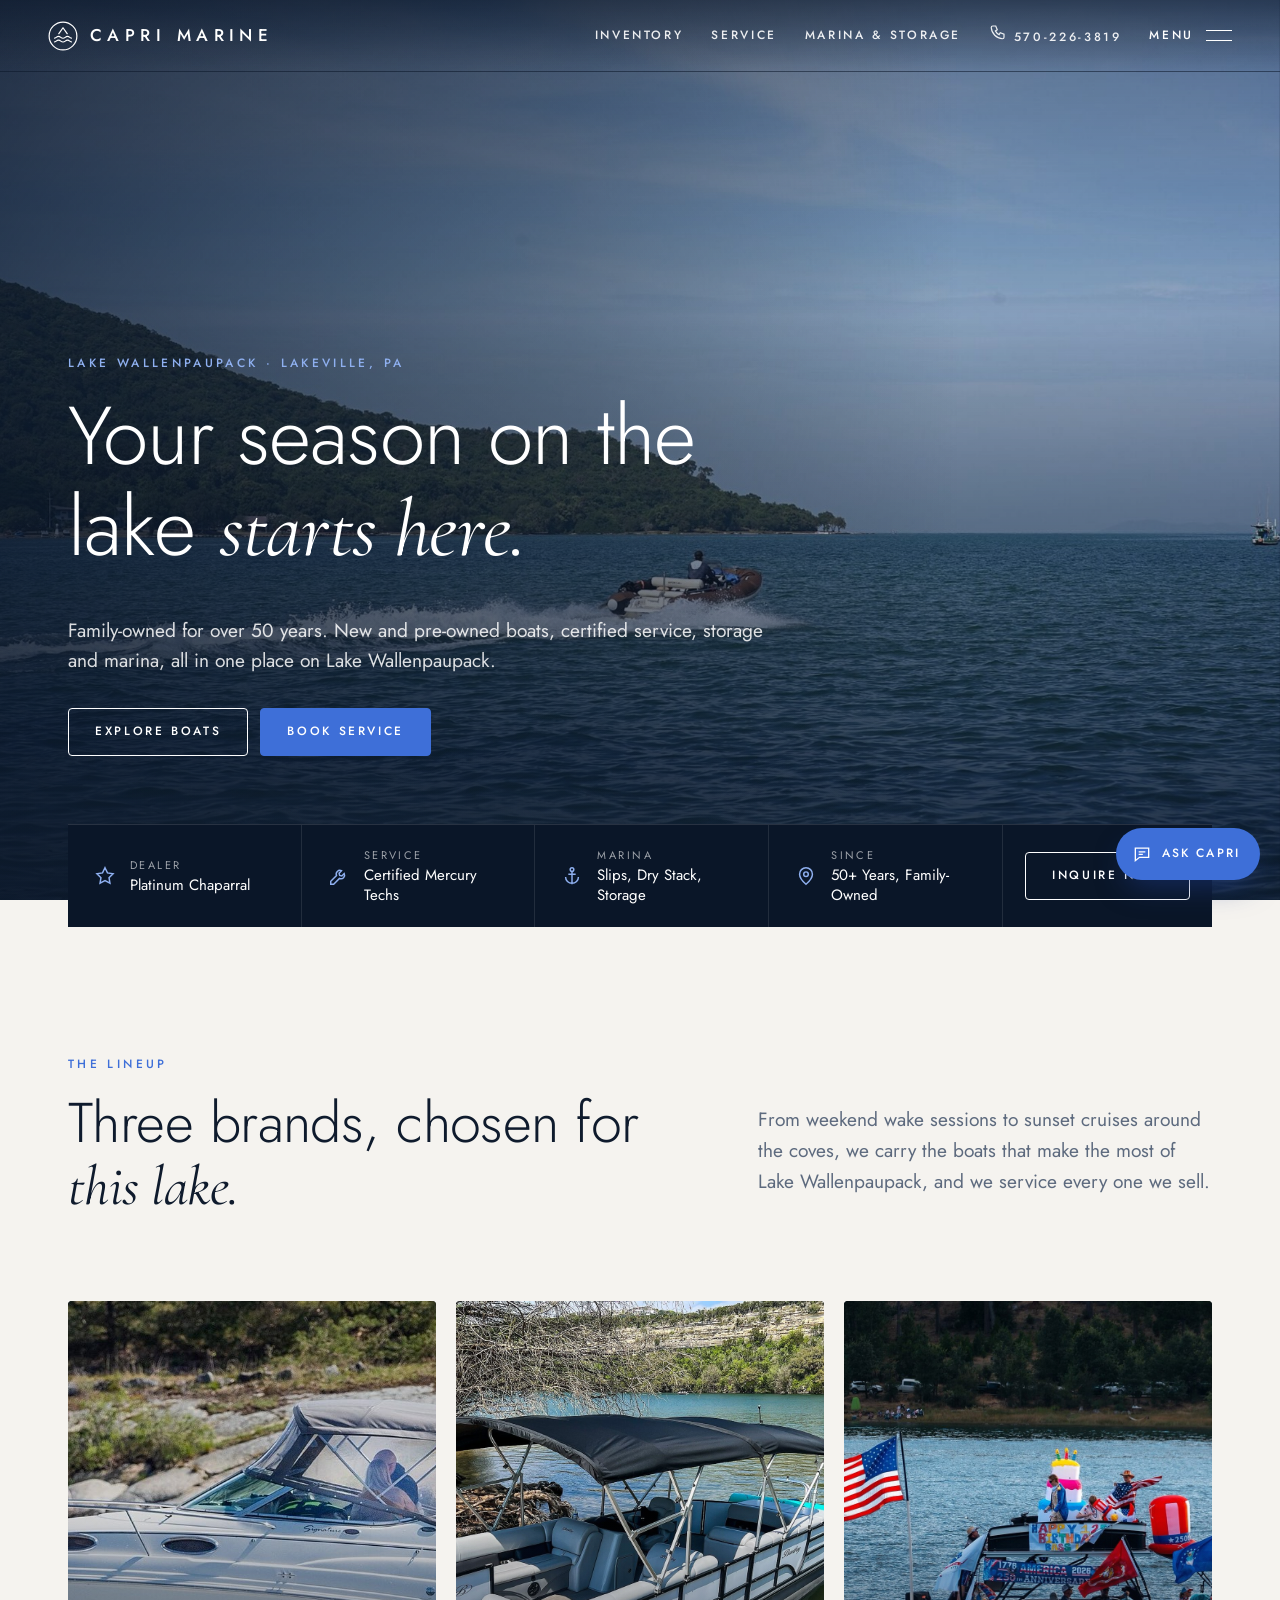
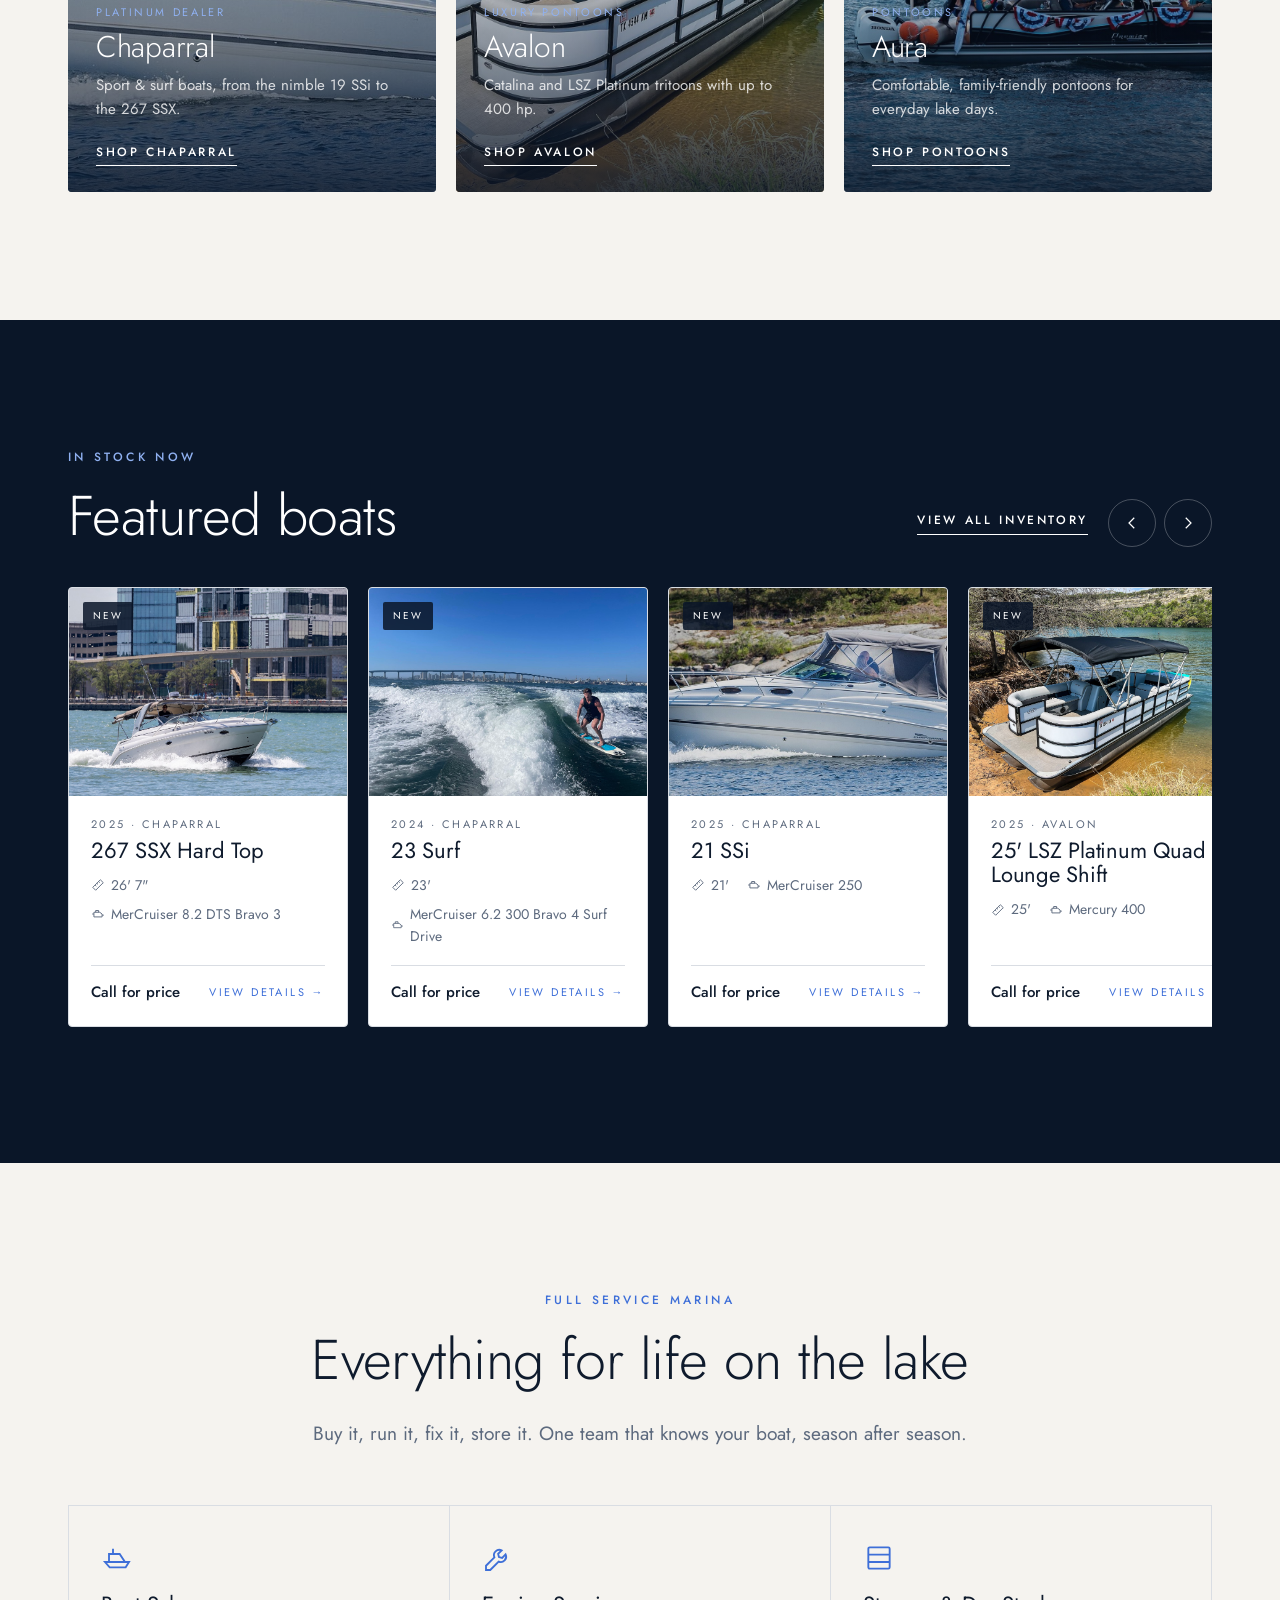
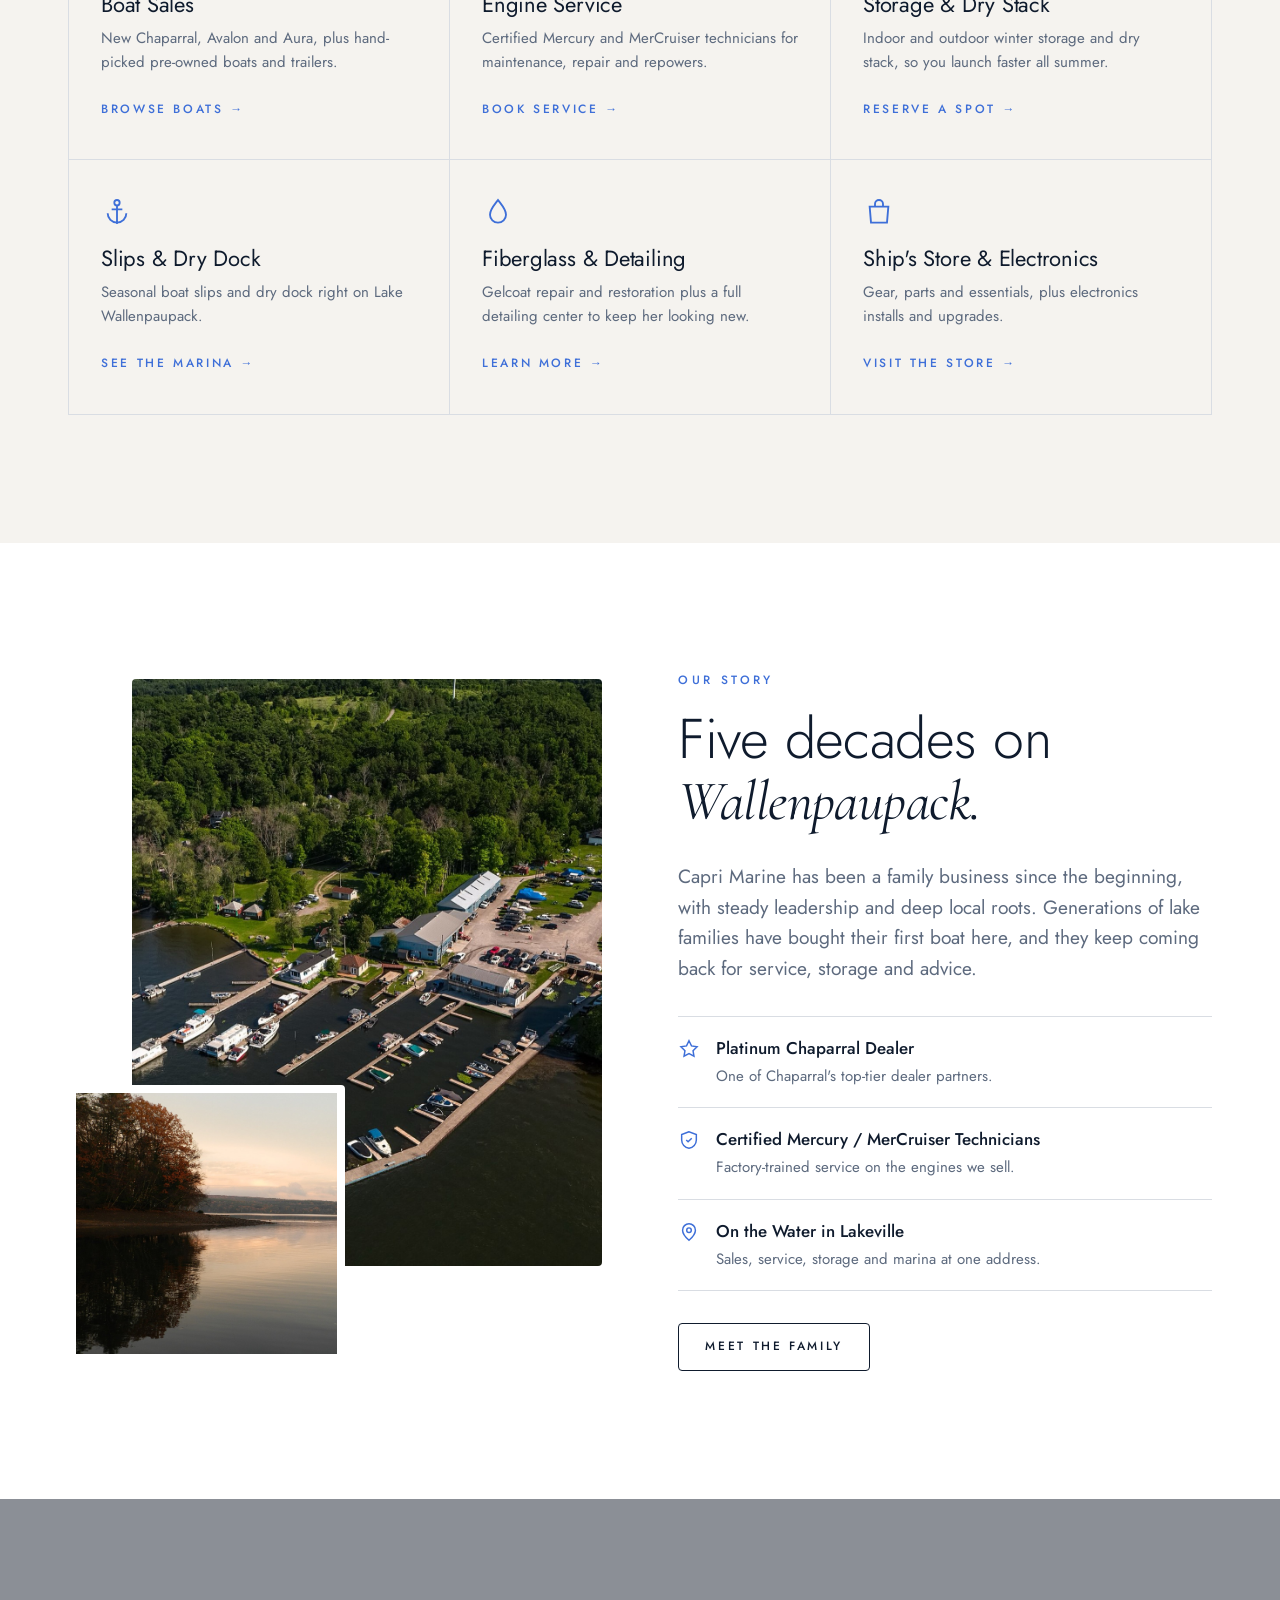
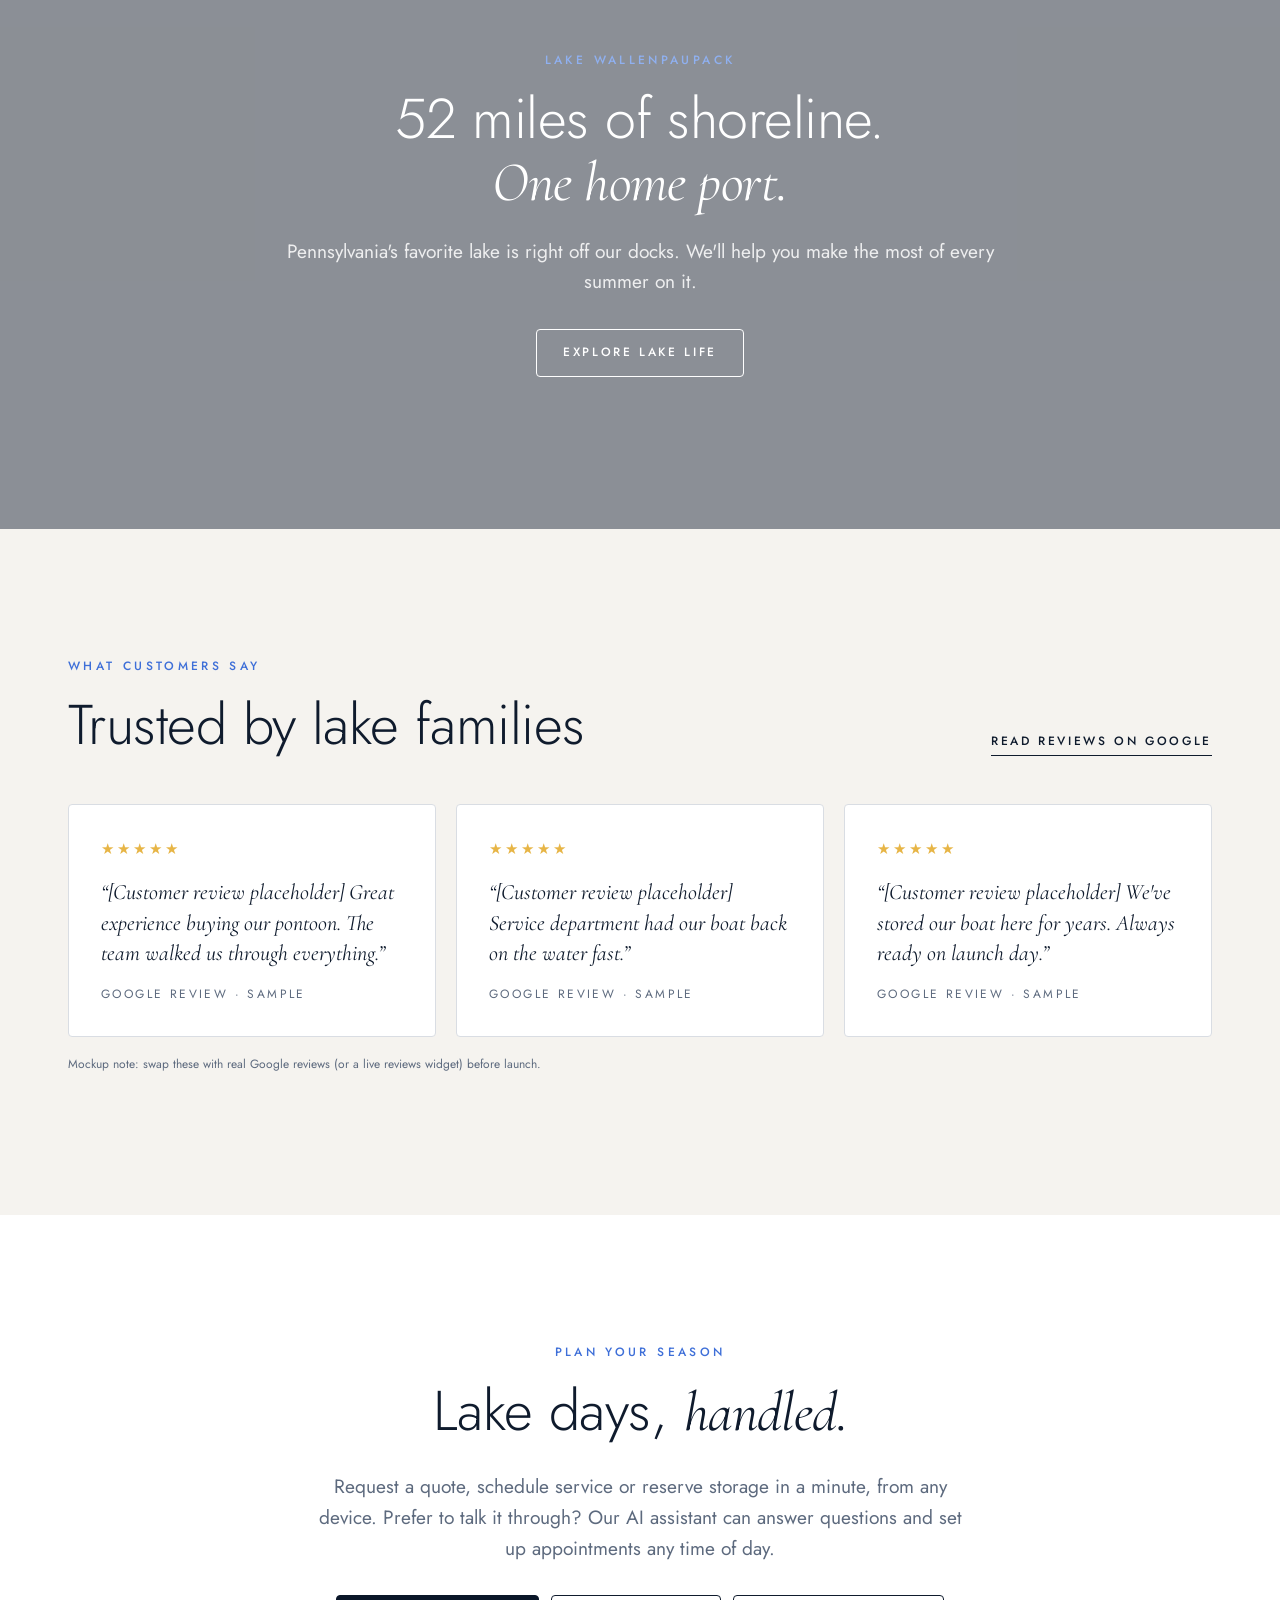
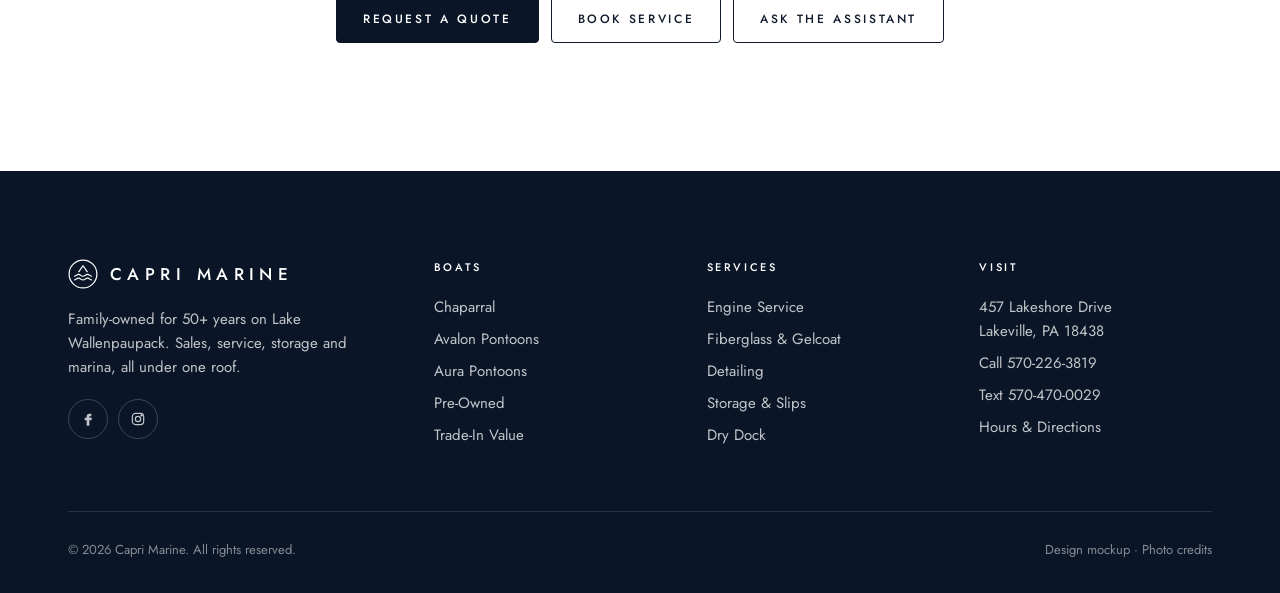
==== commit 746a7fc1: "Remove phone mockup from homepage Plan Your Season section Center the remaining CTA text and buttons" ====
--- a/index.html
+++ b/index.html
@@ -188,28 +188,18 @@
     </div>
   </section>
 
-  <!-- PLAN CTA (inspired by the "water at your fingertips" block) -->
+  <!-- PLAN CTA -->
   <section class="section on-white">
     <div class="wrap plan-cta">
       <div class="reveal">
         <p class="eyebrow">Plan Your Season</p>
         <h2>Lake days, <em class="accent">handled.</em></h2>
         <p class="lede">Request a quote, schedule service or reserve storage in a minute, from any device. Prefer to talk it through? Our AI assistant can answer questions and set up appointments any time of day.</p>
-        <div class="btn-row">
+        <div class="btn-row" style="justify-content:center">
           <a class="btn solid" href="contact.html#quote">Request a Quote</a>
           <a class="btn" href="contact.html#service">Book Service</a>
           <a class="btn" href="#" data-open-chat>Ask the Assistant</a>
         </div>
-      </div>
-      <div class="reveal">
-        <div class="phone"><div class="screen">
-          <div class="p-logo">CAPRI MARINE</div>
-          <div>
-            <div class="p-title">Book your spring launch</div>
-            <span class="p-btn fill">Schedule Service</span>
-            <span class="p-btn">Reserve Storage</span>
-          </div>
-        </div></div>
       </div>
     </div>
   </section>
--- a/assets/css/style.css
+++ b/assets/css/style.css
@@ -352,24 +352,9 @@
   .feature.flip .media { order: 0; }
 }
 
-/* ---------- App-style CTA (inspo: "The water, at your fingertips") ---------- */
-.plan-cta { display: grid; grid-template-columns: 1fr 1fr; gap: clamp(32px, 6vw, 96px); align-items: center; }
-.phone {
-  width: min(300px, 80%); margin: 0 auto; aspect-ratio: 9/19; border-radius: 40px; padding: 12px;
-  background: #0b0f17; box-shadow: 0 40px 80px -30px rgba(10,22,40,.55);
-}
-.phone .screen {
-  height: 100%; border-radius: 30px; overflow: hidden; position: relative; color: #fff;
-  background: url("../img/lake-sunset.jpg") center/cover;
-  display: flex; flex-direction: column; justify-content: space-between; padding: 40px 20px 20px;
-}
-.phone .screen::before { content: ""; position: absolute; inset: 0; background: linear-gradient(rgba(10,22,40,.2), rgba(10,22,40,.85)); }
-.phone .screen > * { position: relative; }
-.phone .p-logo { text-align: center; letter-spacing: .3em; font-size: 12px; }
-.phone .p-title { font-size: 26px; font-weight: 300; line-height: 1.15; }
-.phone .p-btn { display: block; text-align: center; border: 1px solid rgba(255,255,255,.7); padding: 12px; font-size: 10px; letter-spacing: .22em; text-transform: uppercase; margin-top: 10px; border-radius: 3px; }
-.phone .p-btn.fill { background: #fff; color: var(--navy); }
-@media (max-width: 860px) { .plan-cta { grid-template-columns: 1fr; } }
+/* ---------- Plan CTA ---------- */
+.plan-cta { max-width: 760px; margin: 0 auto; text-align: center; }
+.plan-cta .lede { margin-left: auto; margin-right: auto; }
 
 /* ---------- Inventory page ---------- */
 .inv-layout { display: grid; grid-template-columns: 260px 1fr; gap: 40px; align-items: start; }
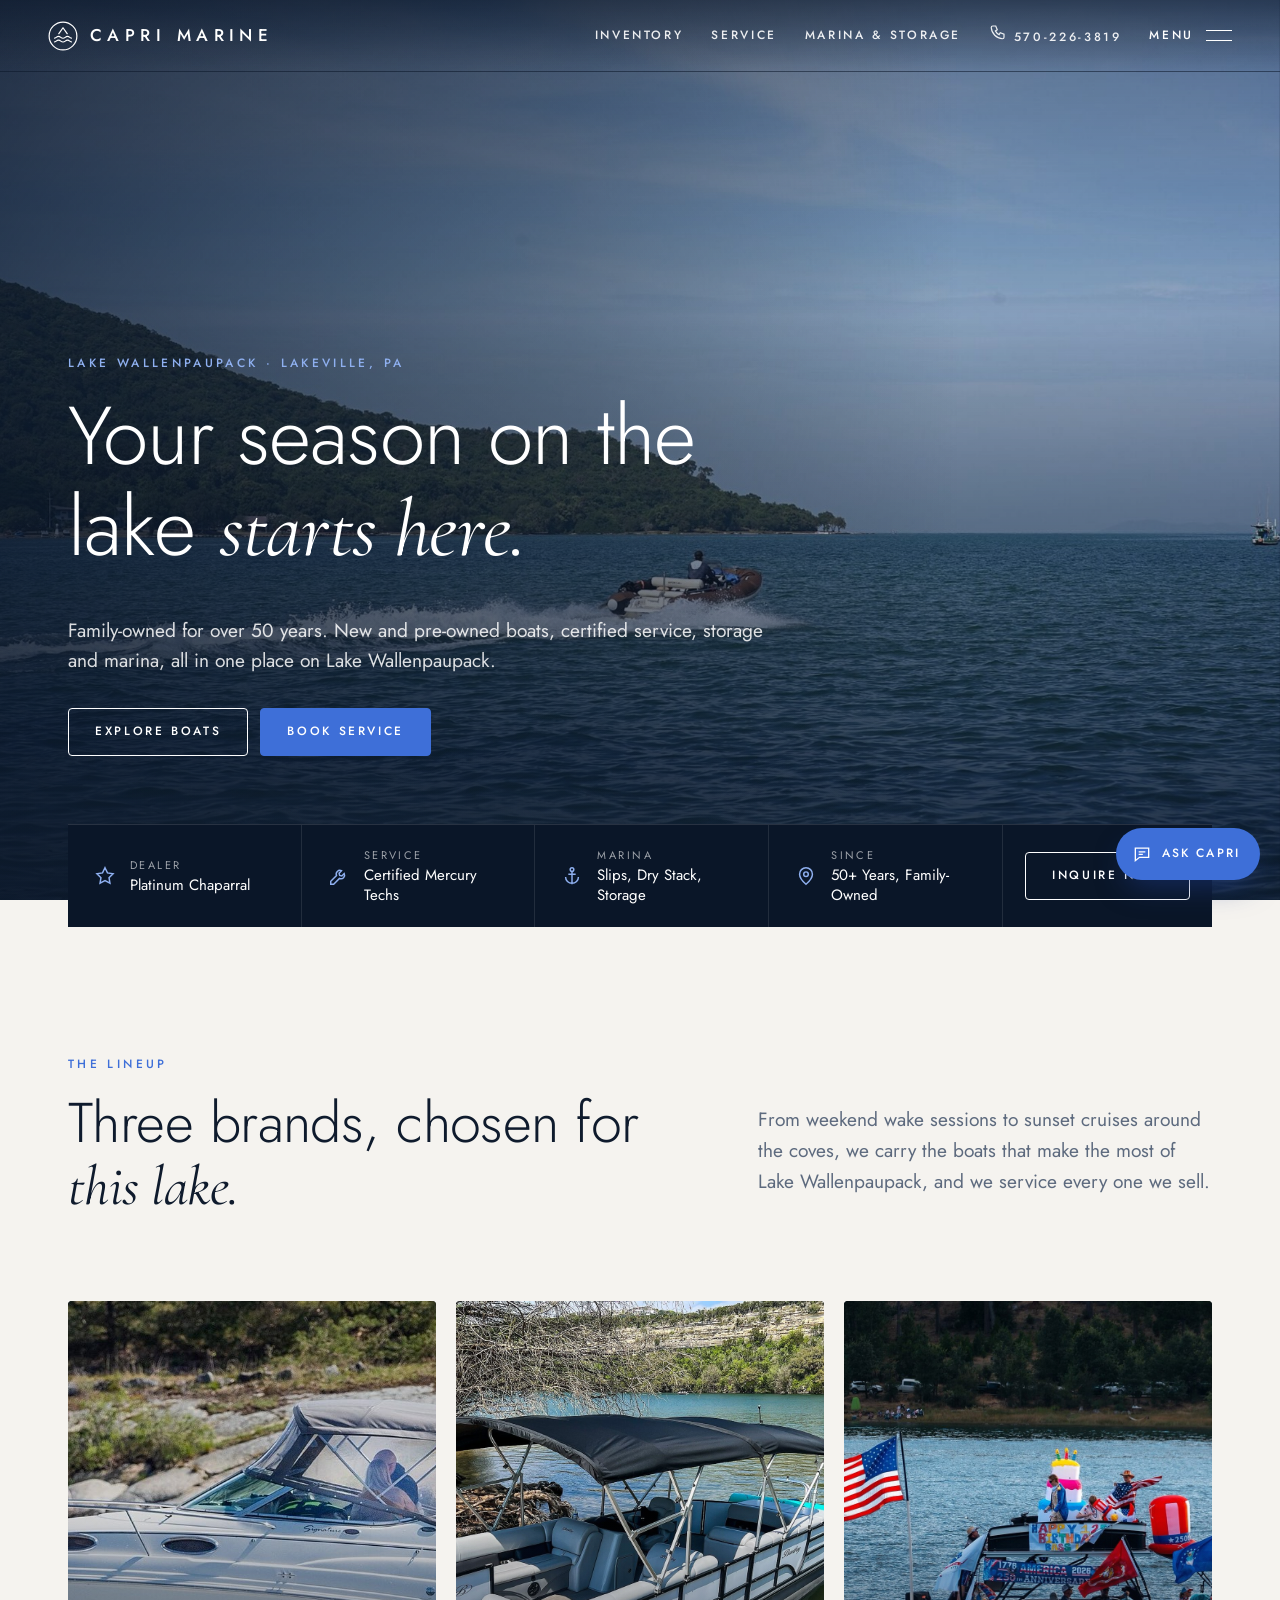
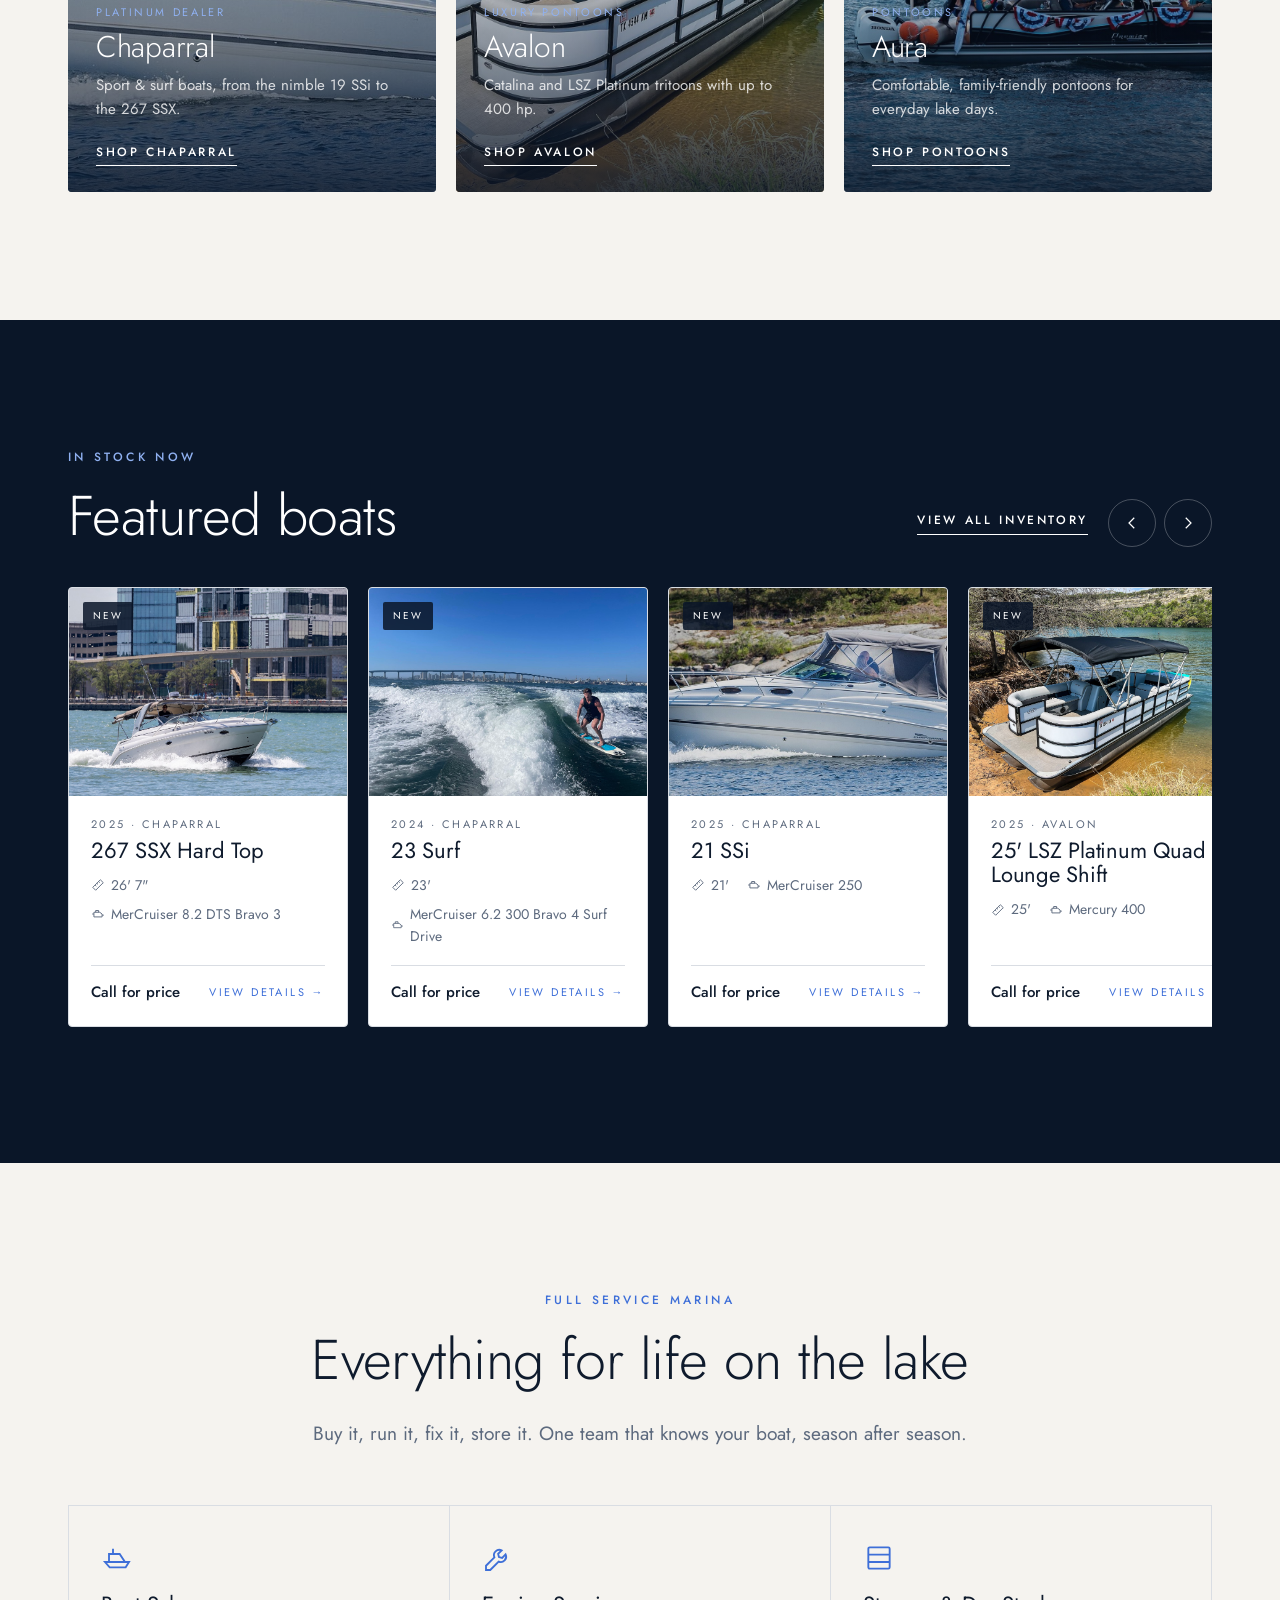
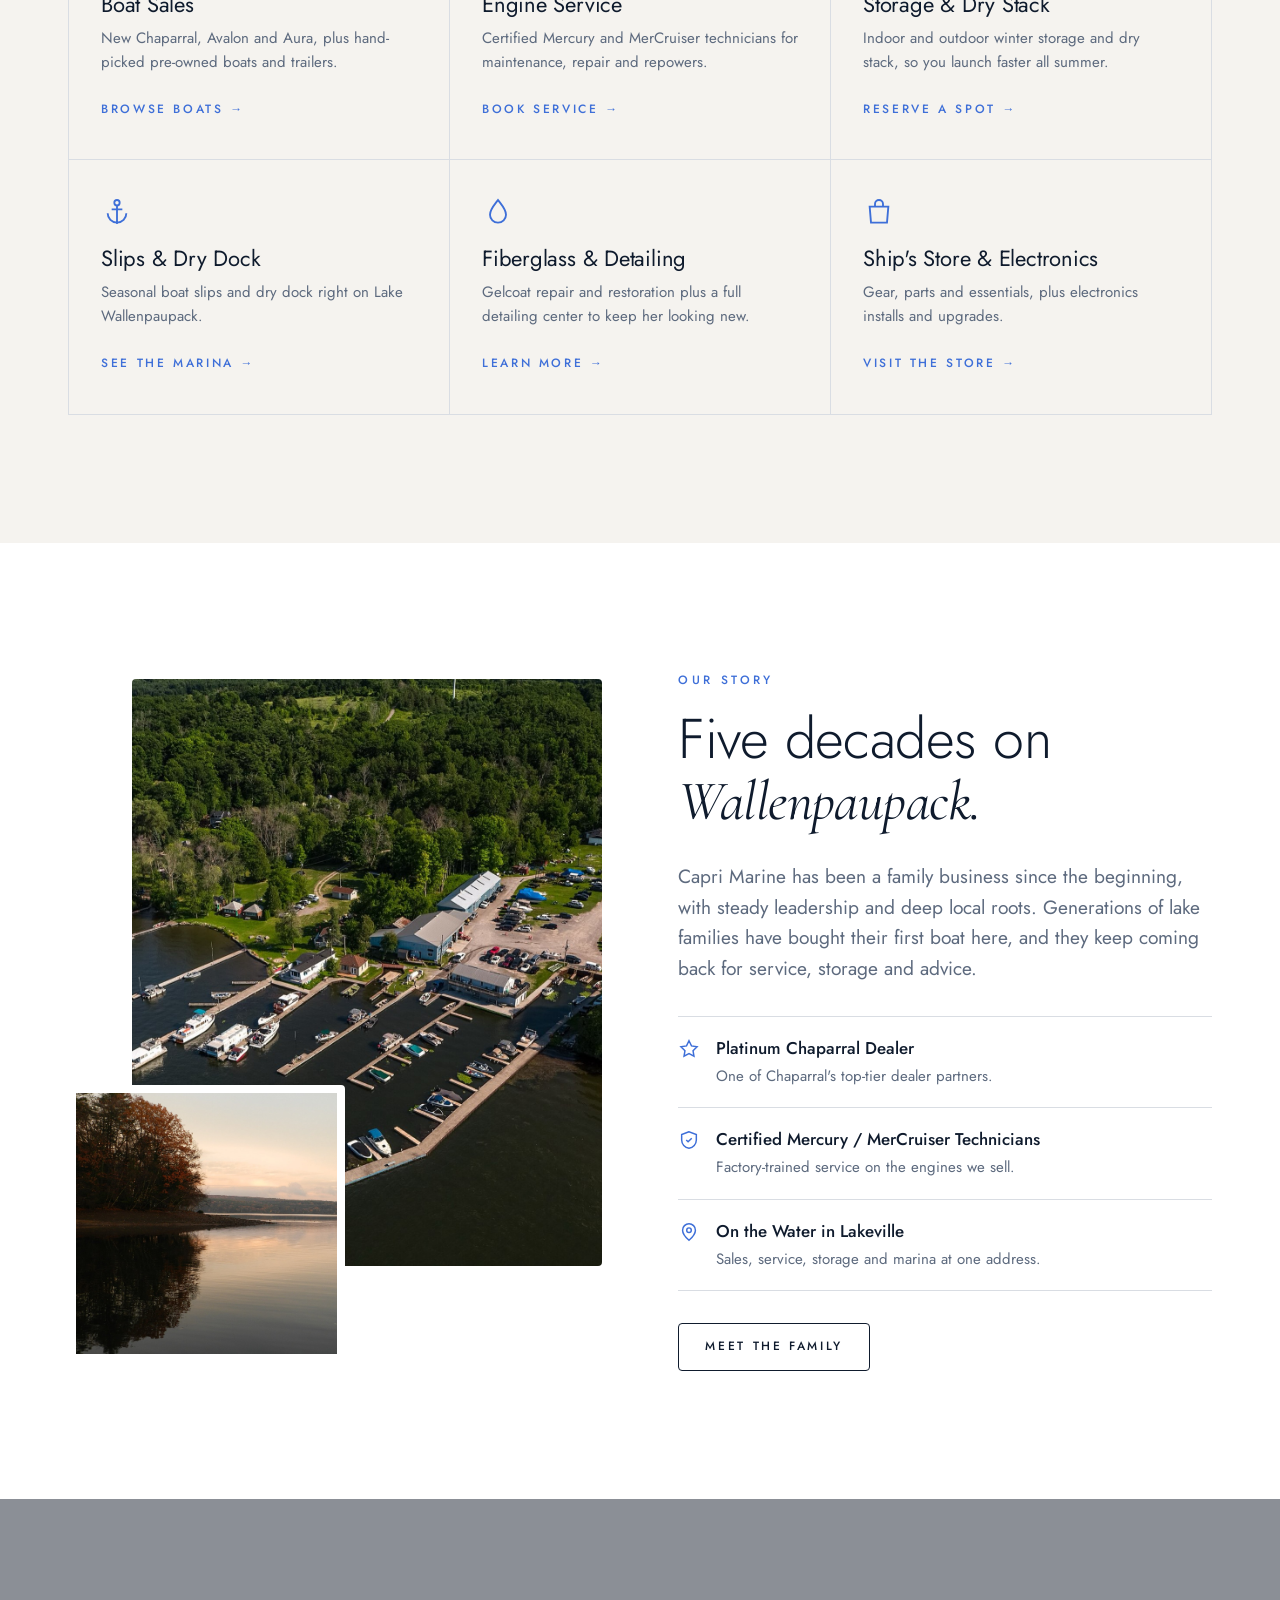
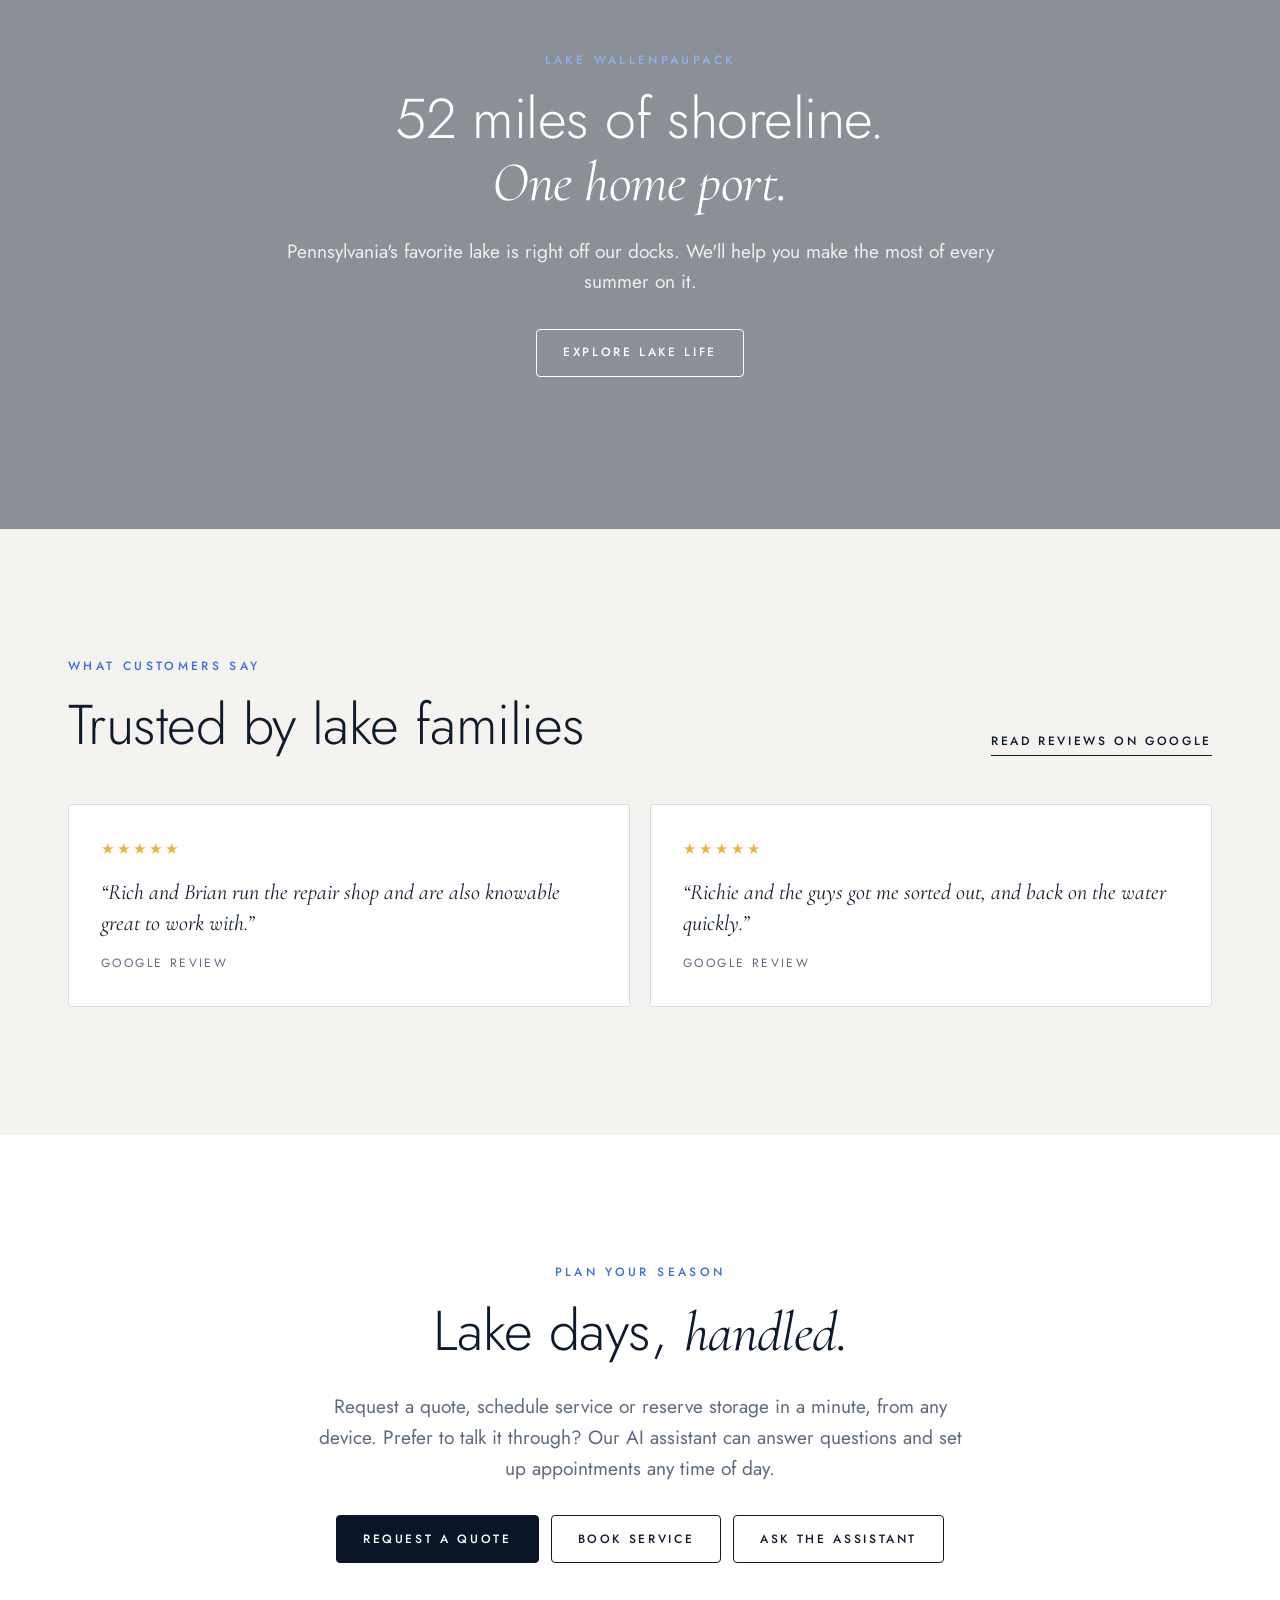
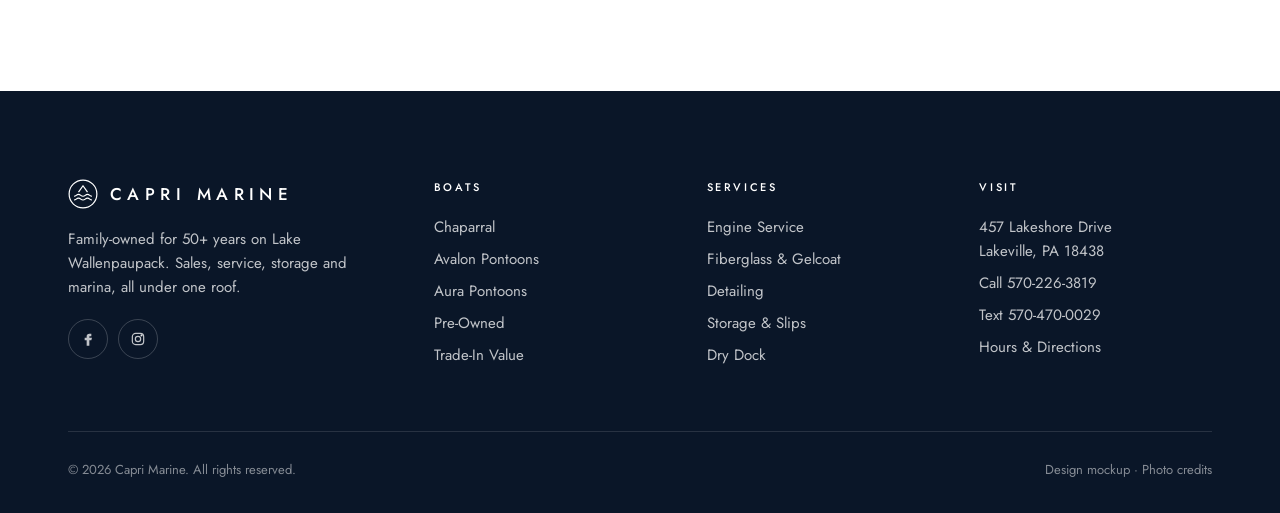
==== commit 725e1fc5: "Replace sample homepage reviews with real 5-star Google reviews Use the two real Google reviews, swi" ====
--- a/index.html
+++ b/index.html
@@ -22,6 +22,9 @@
     "telephone": "+1-570-226-3819",
     "address": { "@type": "PostalAddress", "streetAddress": "457 Lakeshore Drive", "addressLocality": "Lakeville", "addressRegion": "PA", "postalCode": "18438", "addressCountry": "US" },
     "areaServed": "Lake Wallenpaupack",
+    "openingHoursSpecification": [
+      { "@type": "OpeningHoursSpecification", "dayOfWeek": ["Monday", "Tuesday", "Thursday", "Friday", "Saturday", "Sunday"], "opens": "09:00", "closes": "17:00" }
+    ],
     "brand": ["Chaparral", "Avalon Pontoons", "Aura Pontoons"],
     "sameAs": ["https://www.facebook.com/478506935600968", "https://www.instagram.com/capri_marine"]
   }
@@ -177,14 +180,12 @@
           <p class="eyebrow">What Customers Say</p>
           <h2 style="margin:0">Trusted by lake families</h2>
         </div>
-        <a class="text-link" href="#">Read reviews on Google</a>
-      </div>
-      <div class="reviews">
-        <figure class="review reveal" style="margin:0"><div class="stars">★★★★★</div><blockquote>“[Customer review placeholder] Great experience buying our pontoon. The team walked us through everything.”</blockquote><cite>Google Review · Sample</cite></figure>
-        <figure class="review reveal" style="margin:0"><div class="stars">★★★★★</div><blockquote>“[Customer review placeholder] Service department had our boat back on the water fast.”</blockquote><cite>Google Review · Sample</cite></figure>
-        <figure class="review reveal" style="margin:0"><div class="stars">★★★★★</div><blockquote>“[Customer review placeholder] We've stored our boat here for years. Always ready on launch day.”</blockquote><cite>Google Review · Sample</cite></figure>
-      </div>
-      <p class="placeholder-note">Mockup note: swap these with real Google reviews (or a live reviews widget) before launch.</p>
+        <a class="text-link" href="https://www.google.com/search?q=capri+marine#lrd=0x89c4ba0be7e991d7:0x9b0813bc5fe064c4,1,,,," target="_blank" rel="noopener">Read reviews on Google</a>
+      </div>
+      <div class="reviews two">
+        <figure class="review reveal" style="margin:0"><div class="stars" aria-label="5 out of 5 stars">★★★★★</div><blockquote>“Rich and Brian run the repair shop and are also knowable great to work with.”</blockquote><cite>Google Review</cite></figure>
+        <figure class="review reveal" style="margin:0"><div class="stars" aria-label="5 out of 5 stars">★★★★★</div><blockquote>“Richie and the guys got me sorted out, and back on the water quickly.”</blockquote><cite>Google Review</cite></figure>
+      </div>
     </div>
   </section>
 
--- a/assets/css/style.css
+++ b/assets/css/style.css
@@ -328,6 +328,7 @@
 
 /* ---------- Reviews ---------- */
 .reviews { display: grid; grid-template-columns: repeat(3, 1fr); gap: 20px; margin-top: 48px; }
+.reviews.two { grid-template-columns: repeat(2, 1fr); }
 .review { background: var(--white); border: 1px solid var(--line); border-radius: var(--radius); padding: 32px; display: flex; flex-direction: column; gap: 16px; }
 .on-dark .review { background: var(--navy-2); border-color: rgba(255,255,255,.08); }
 .stars { color: #e7b546; letter-spacing: 3px; font-size: 15px; }
@@ -336,7 +337,7 @@
 .on-dark .review cite { color: rgba(255,255,255,.6); }
 .placeholder-note { font-size: 12px; color: var(--muted); margin-top: 18px; }
 .on-dark .placeholder-note { color: rgba(255,255,255,.5); }
-@media (max-width: 900px) { .reviews { grid-template-columns: 1fr; } }
+@media (max-width: 900px) { .reviews, .reviews.two { grid-template-columns: 1fr; } }
 
 /* ---------- Feature rows (alternating image/text) ---------- */
 .feature { display: grid; grid-template-columns: 1fr 1fr; align-items: stretch; background: var(--white); }
@@ -458,6 +459,14 @@
 .contact-list .k { font-size: 11px; letter-spacing: .2em; text-transform: uppercase; color: var(--muted); padding-top: 4px; }
 .contact-list a { text-decoration: none; }
 .contact-list a:hover { color: var(--blue); }
+.hours-status { display: inline-flex; align-items: center; gap: 8px; font-size: 14px; font-weight: 500; }
+.hours-status::before { content: ""; width: 8px; height: 8px; border-radius: 50%; background: #b8483e; }
+.hours-status.open::before { background: #2f9e66; }
+.hours-season { display: block; font-size: 11px; letter-spacing: .2em; text-transform: uppercase; color: var(--muted); margin-top: 10px; }
+.hours-table { border-collapse: collapse; margin-top: 10px; width: 100%; max-width: 300px; }
+.hours-table th, .hours-table td { text-align: left; font-weight: 400; padding: 4px 0; }
+.hours-table th { width: 90px; color: var(--muted); }
+.hours-table tr.today th, .hours-table tr.today td { color: var(--ink); font-weight: 500; }
 
 /* ---------- Footer ---------- */
 .site-footer { background: var(--navy); color: rgba(255,255,255,.75); padding: 88px 0 32px; font-size: 15px; }
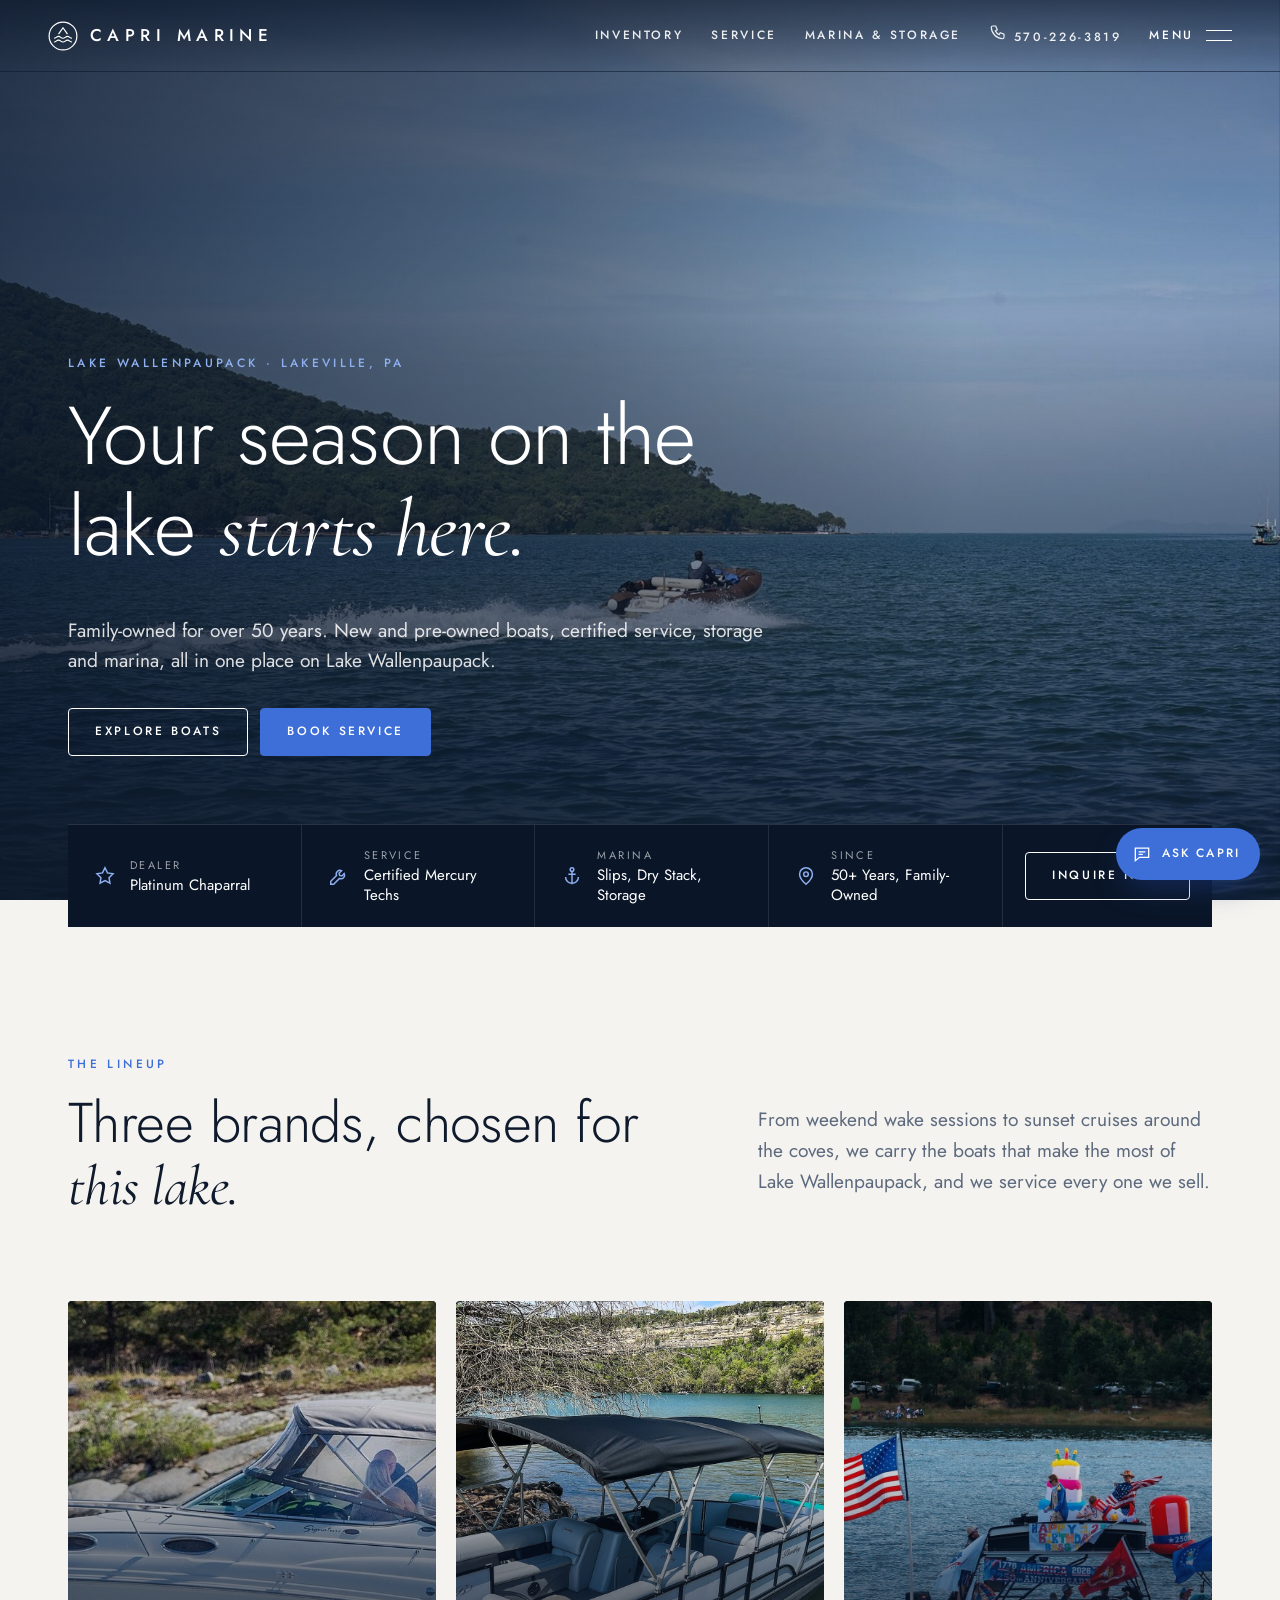
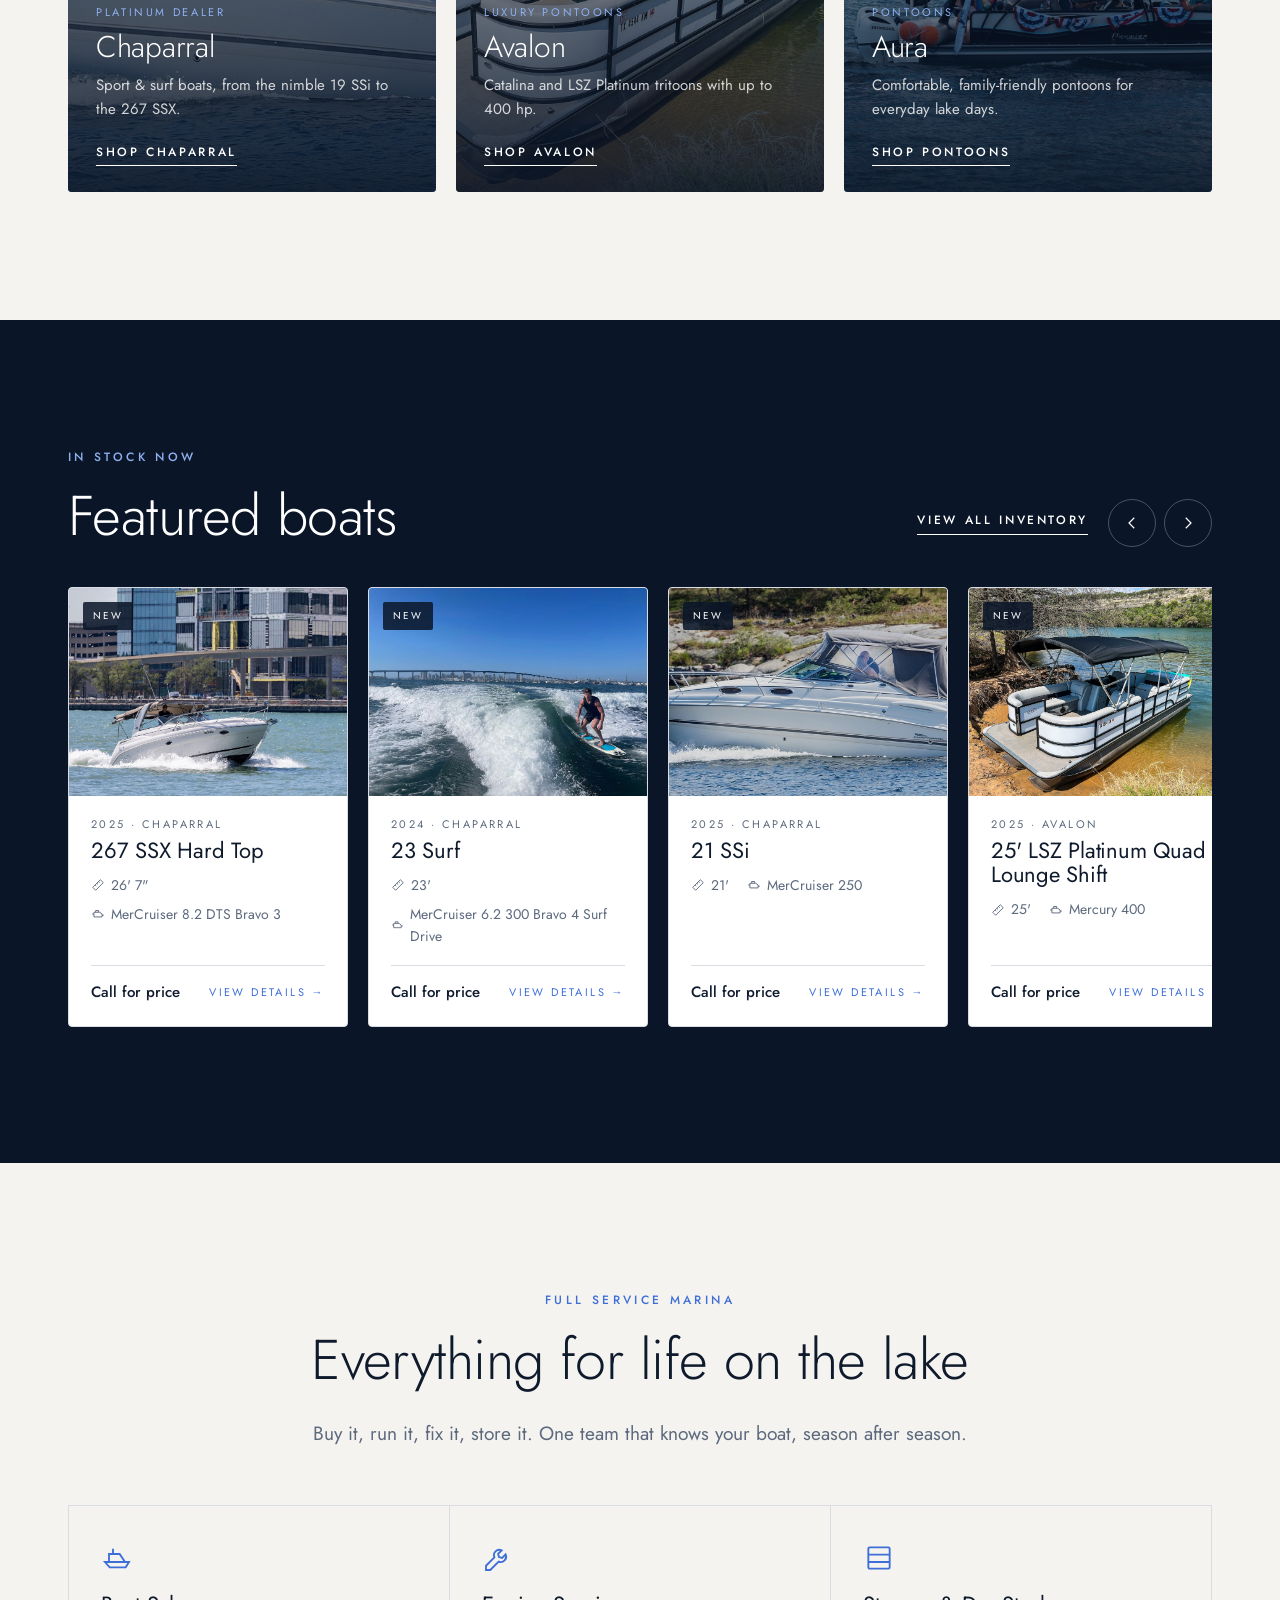
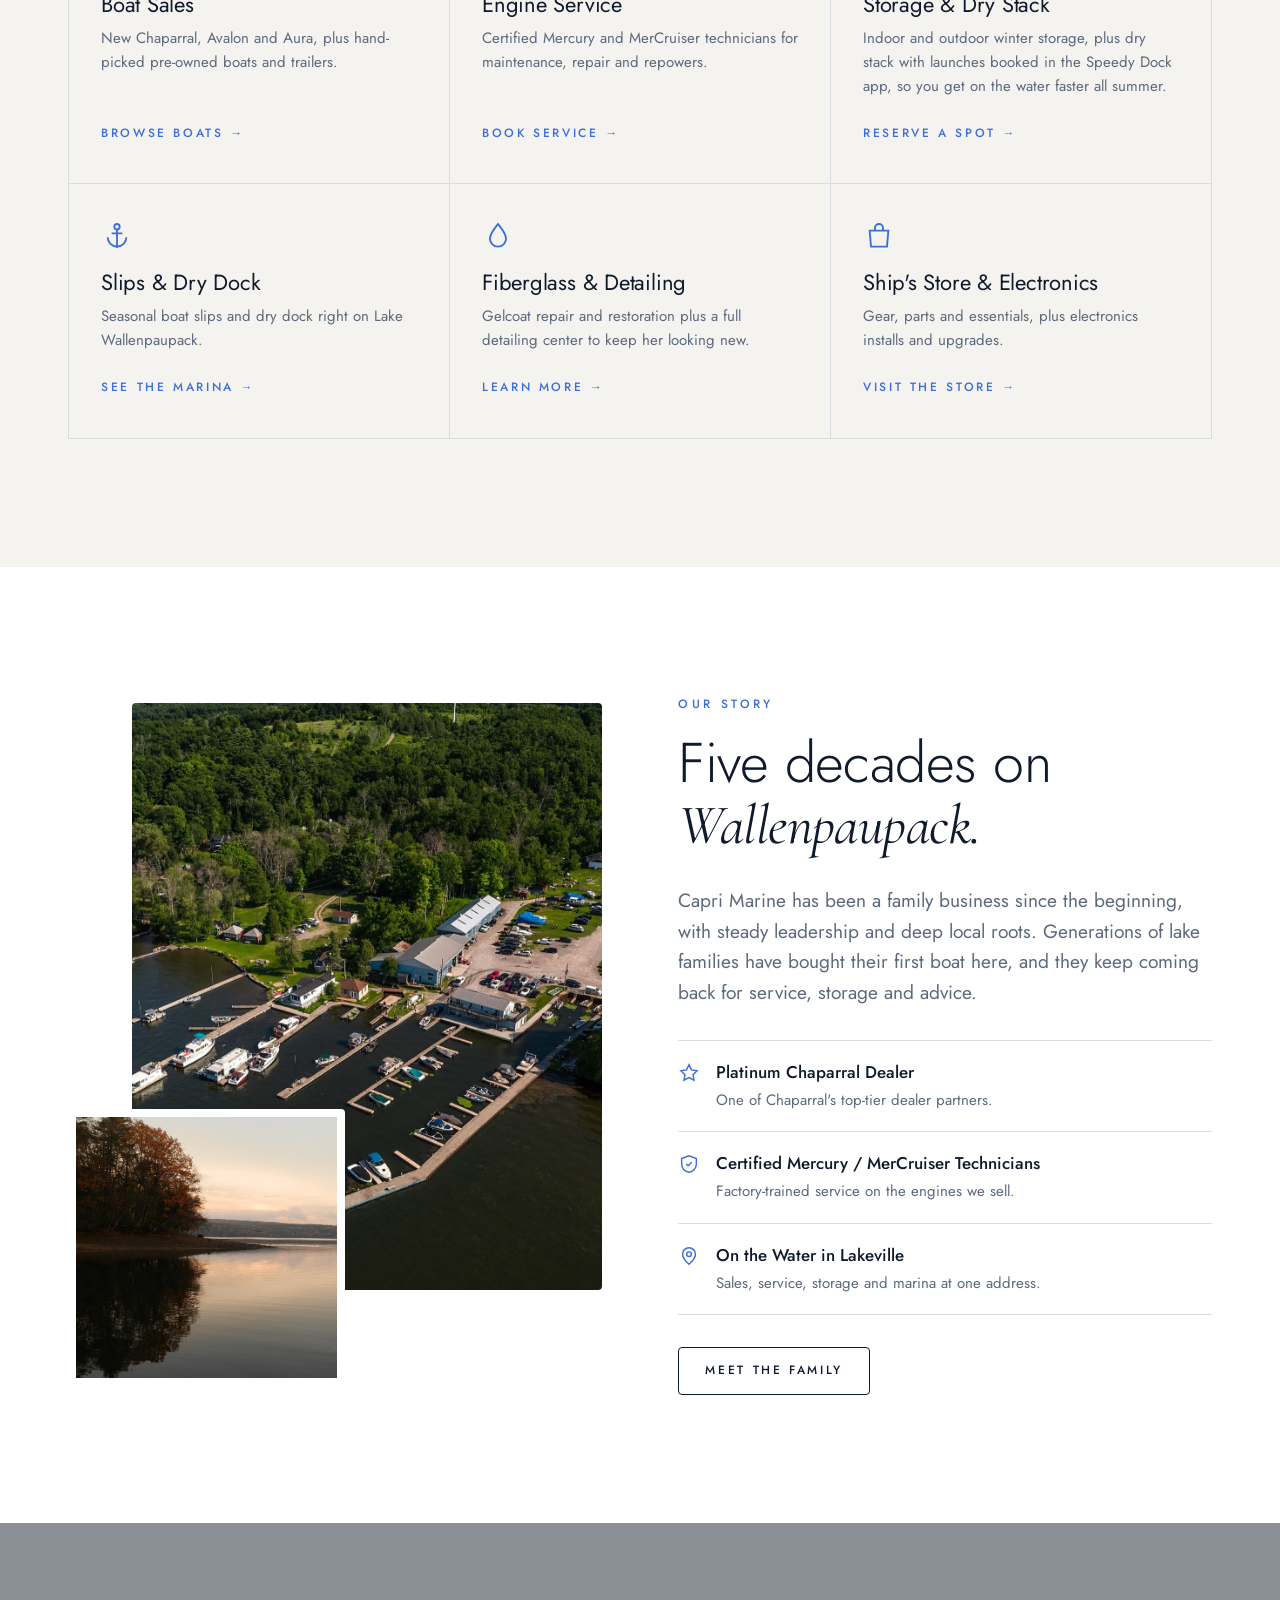
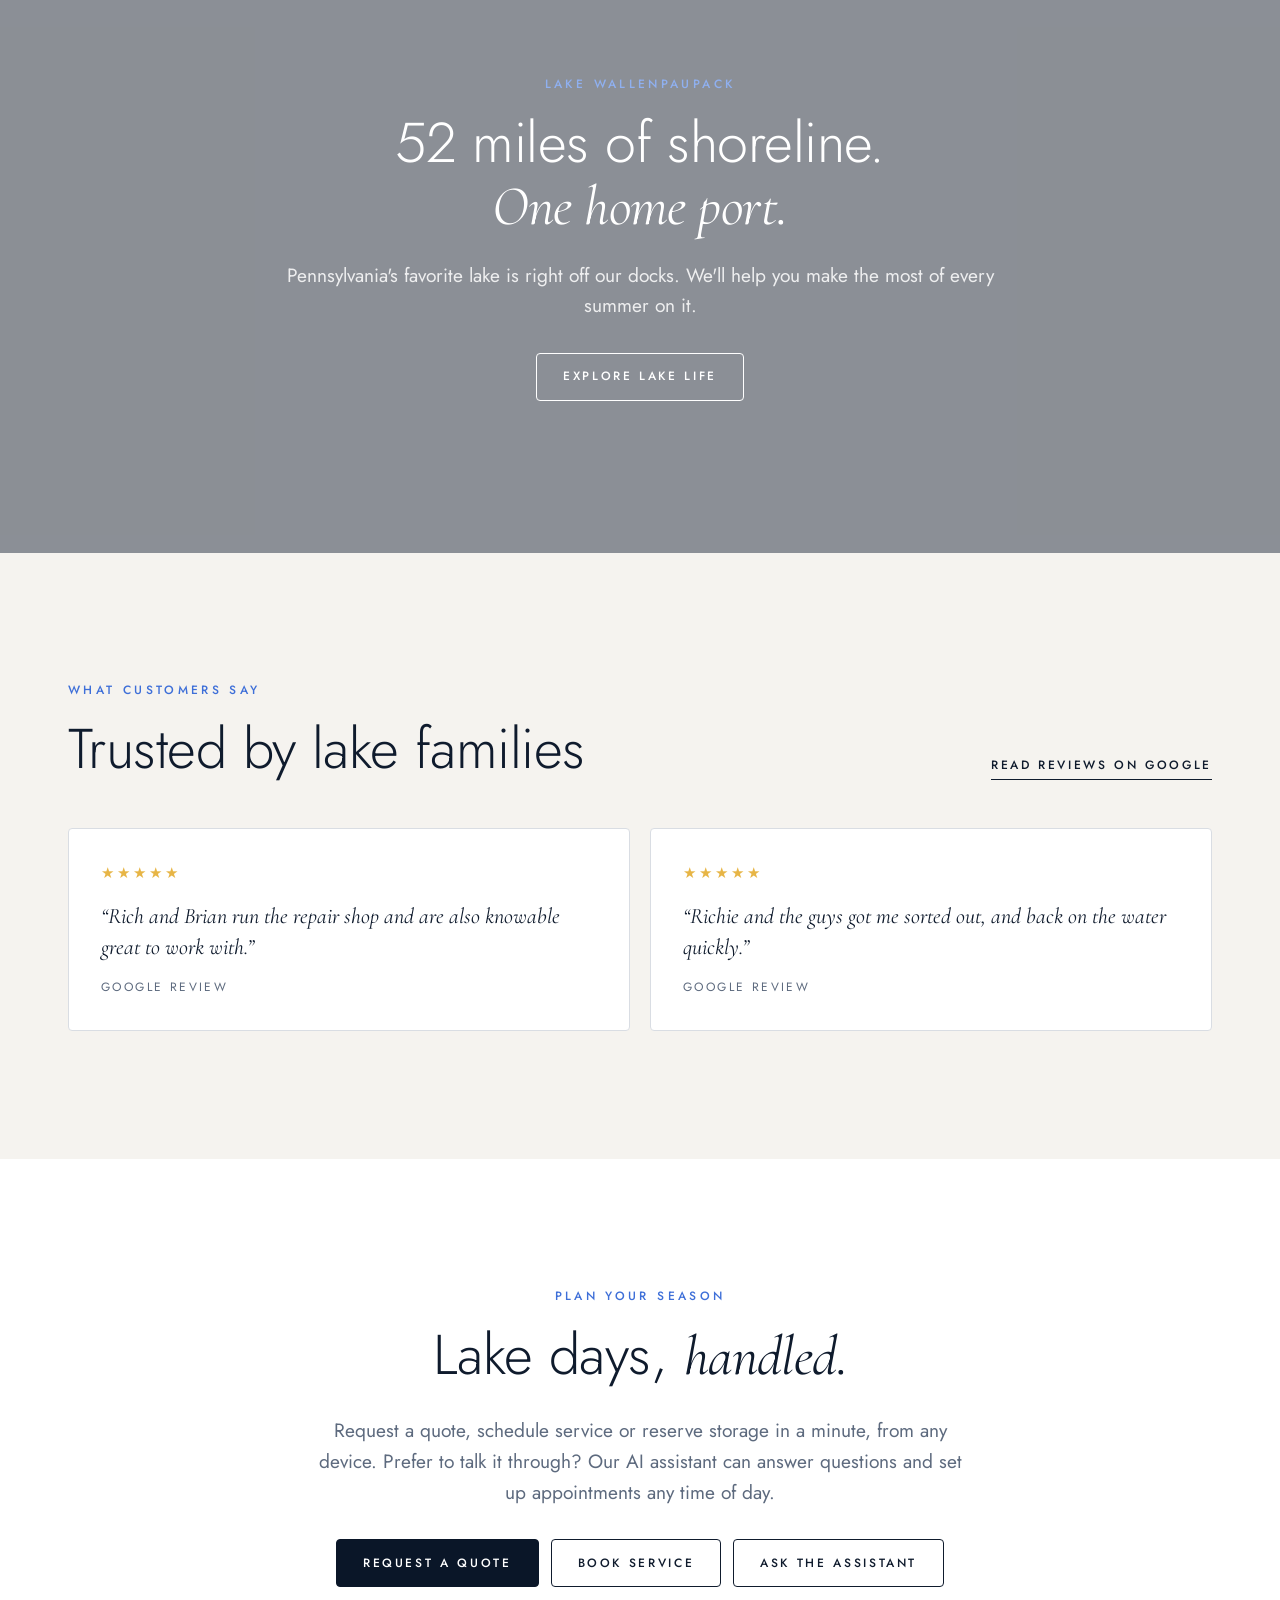
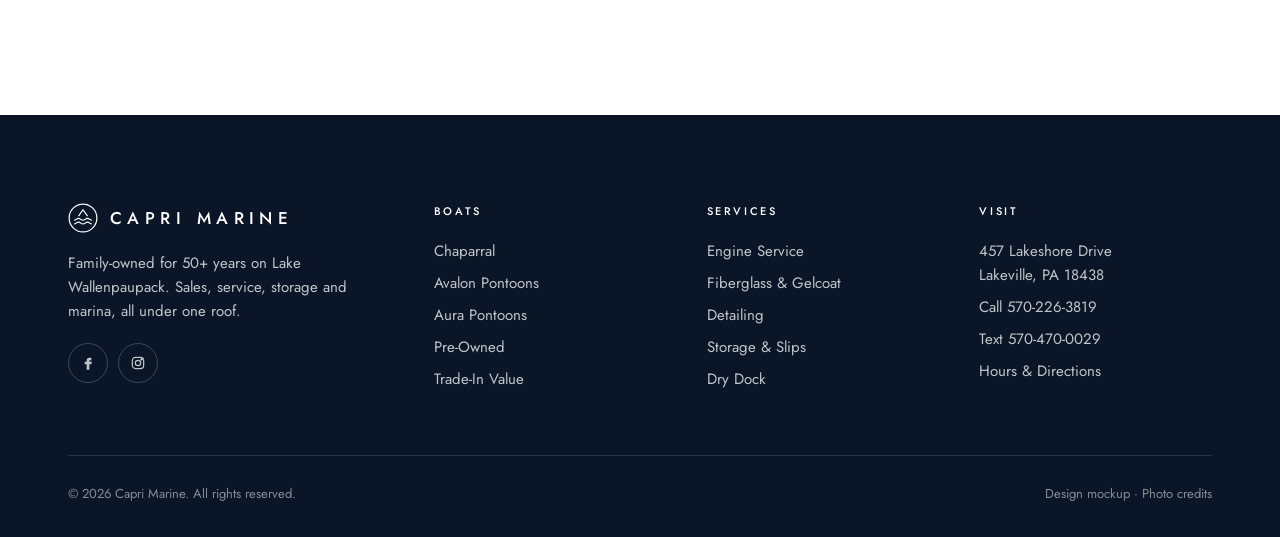
==== commit a671deed: "Link Speedy Dock for dry stack launches Reference the Speedy Dock app on the Marina dry stack card a" ====
--- a/index.html
+++ b/index.html
@@ -123,7 +123,7 @@
         </a>
         <a class="svc" href="marina.html">
           <svg viewBox="0 0 24 24" fill="none" stroke="currentColor" stroke-width="1.4"><rect x="4" y="4" width="16" height="16" rx="1"/><path d="M4 9.5h16M4 15h16"/></svg>
-          <h3>Storage &amp; Dry Stack</h3><p>Indoor and outdoor winter storage and dry stack, so you launch faster all summer.</p><span class="text-link">Reserve a spot →</span>
+          <h3>Storage &amp; Dry Stack</h3><p>Indoor and outdoor winter storage, plus dry stack with launches booked in the Speedy Dock app, so you get on the water faster all summer.</p><span class="text-link">Reserve a spot →</span>
         </a>
         <a class="svc" href="marina.html#slips">
           <svg viewBox="0 0 24 24" fill="none" stroke="currentColor" stroke-width="1.4"><circle cx="12" cy="5" r="2"/><path d="M12 7v14M5 13a7 7 0 0 0 14 0M8 10h8"/></svg>
--- a/assets/css/style.css
+++ b/assets/css/style.css
@@ -225,7 +225,7 @@
   display: flex; align-items: flex-end; border-radius: var(--radius); background: var(--navy);
 }
 .brand-card img { position: absolute; inset: 0; width: 100%; height: 100%; object-fit: cover; transition: transform 1.2s cubic-bezier(.2,.7,.2,1); }
-.brand-card::after { content: ""; position: absolute; inset: 0; background: linear-gradient(180deg, rgba(10,22,40,0) 40%, rgba(10,22,40,.85)); }
+.brand-card::after { content: ""; position: absolute; inset: 0; background: linear-gradient(180deg, rgba(10,22,40,0) 25%, rgba(10,22,40,.55) 55%, rgba(10,22,40,.92)); }
 .brand-card:hover img { transform: scale(1.05); }
 .brand-card .body { position: relative; z-index: 1; padding: 28px; }
 .brand-card .tag { font-size: 11px; letter-spacing: .24em; text-transform: uppercase; color: var(--blue-soft); }
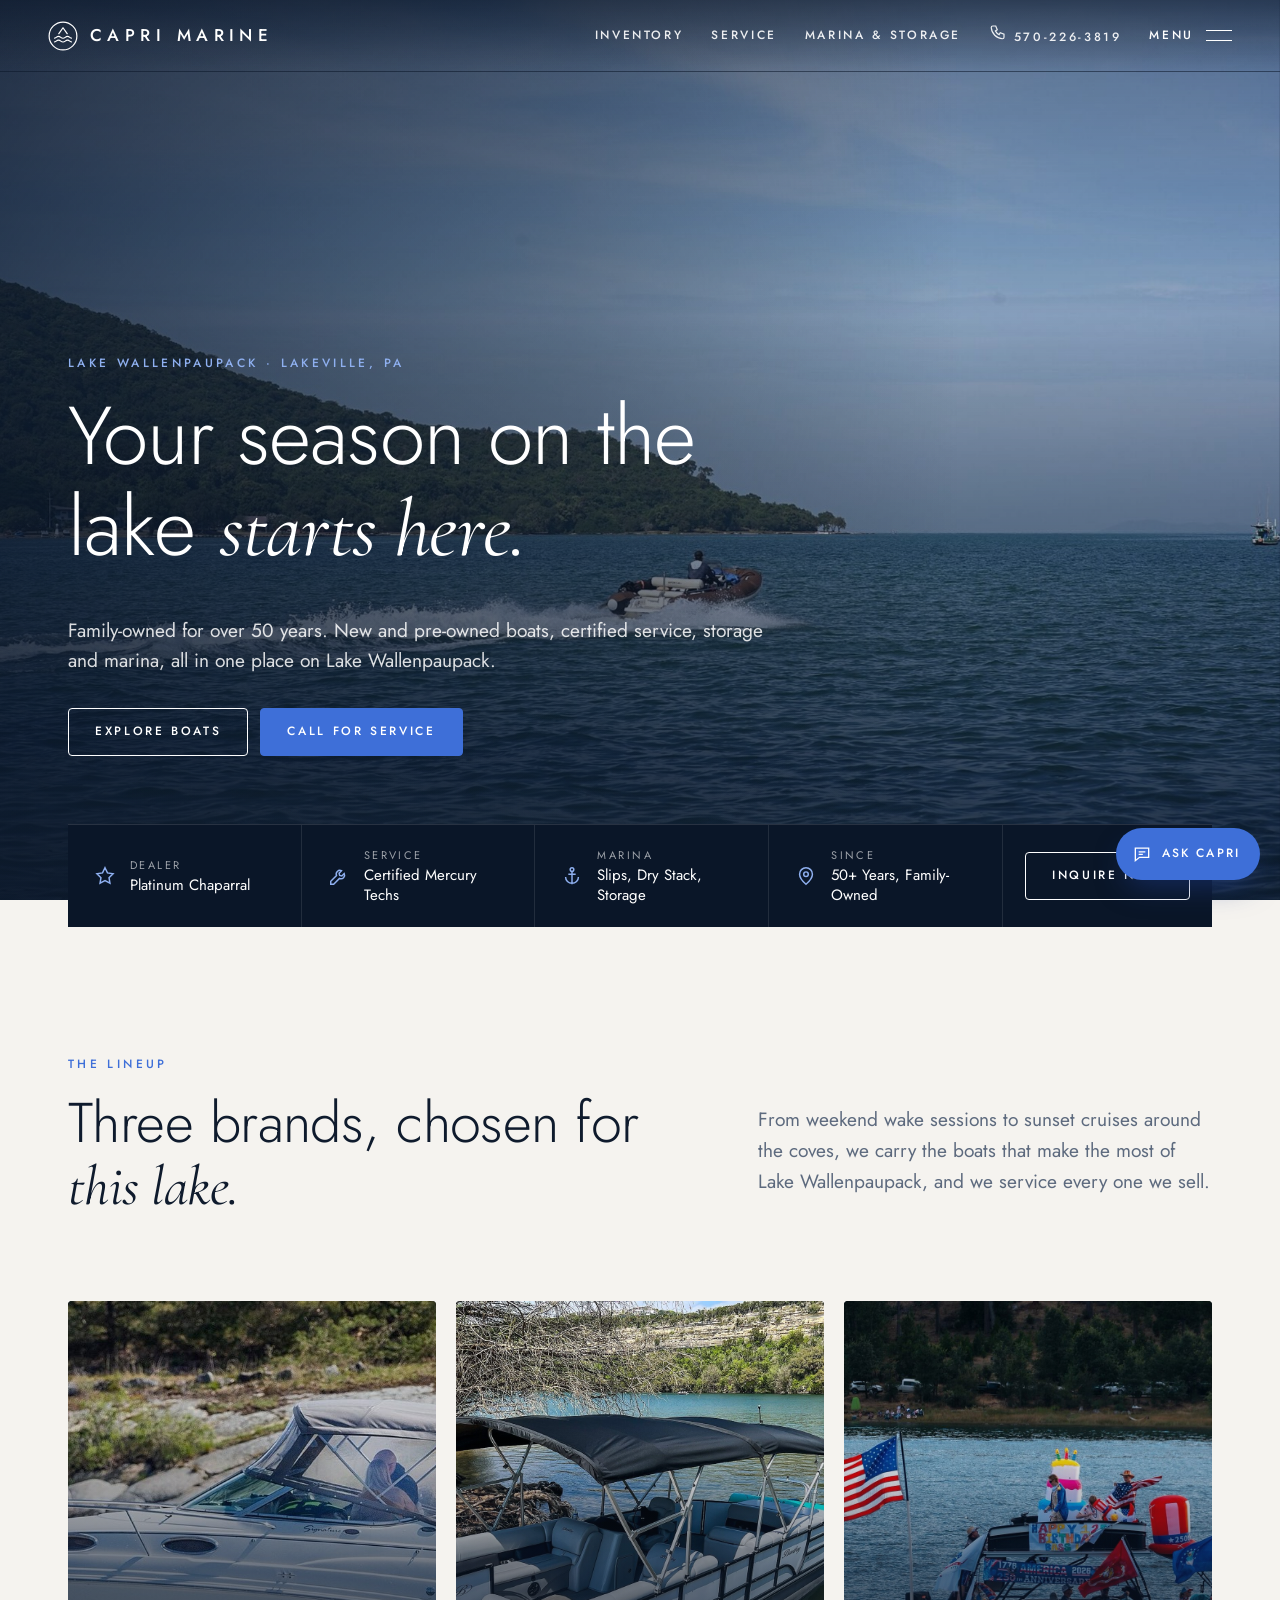
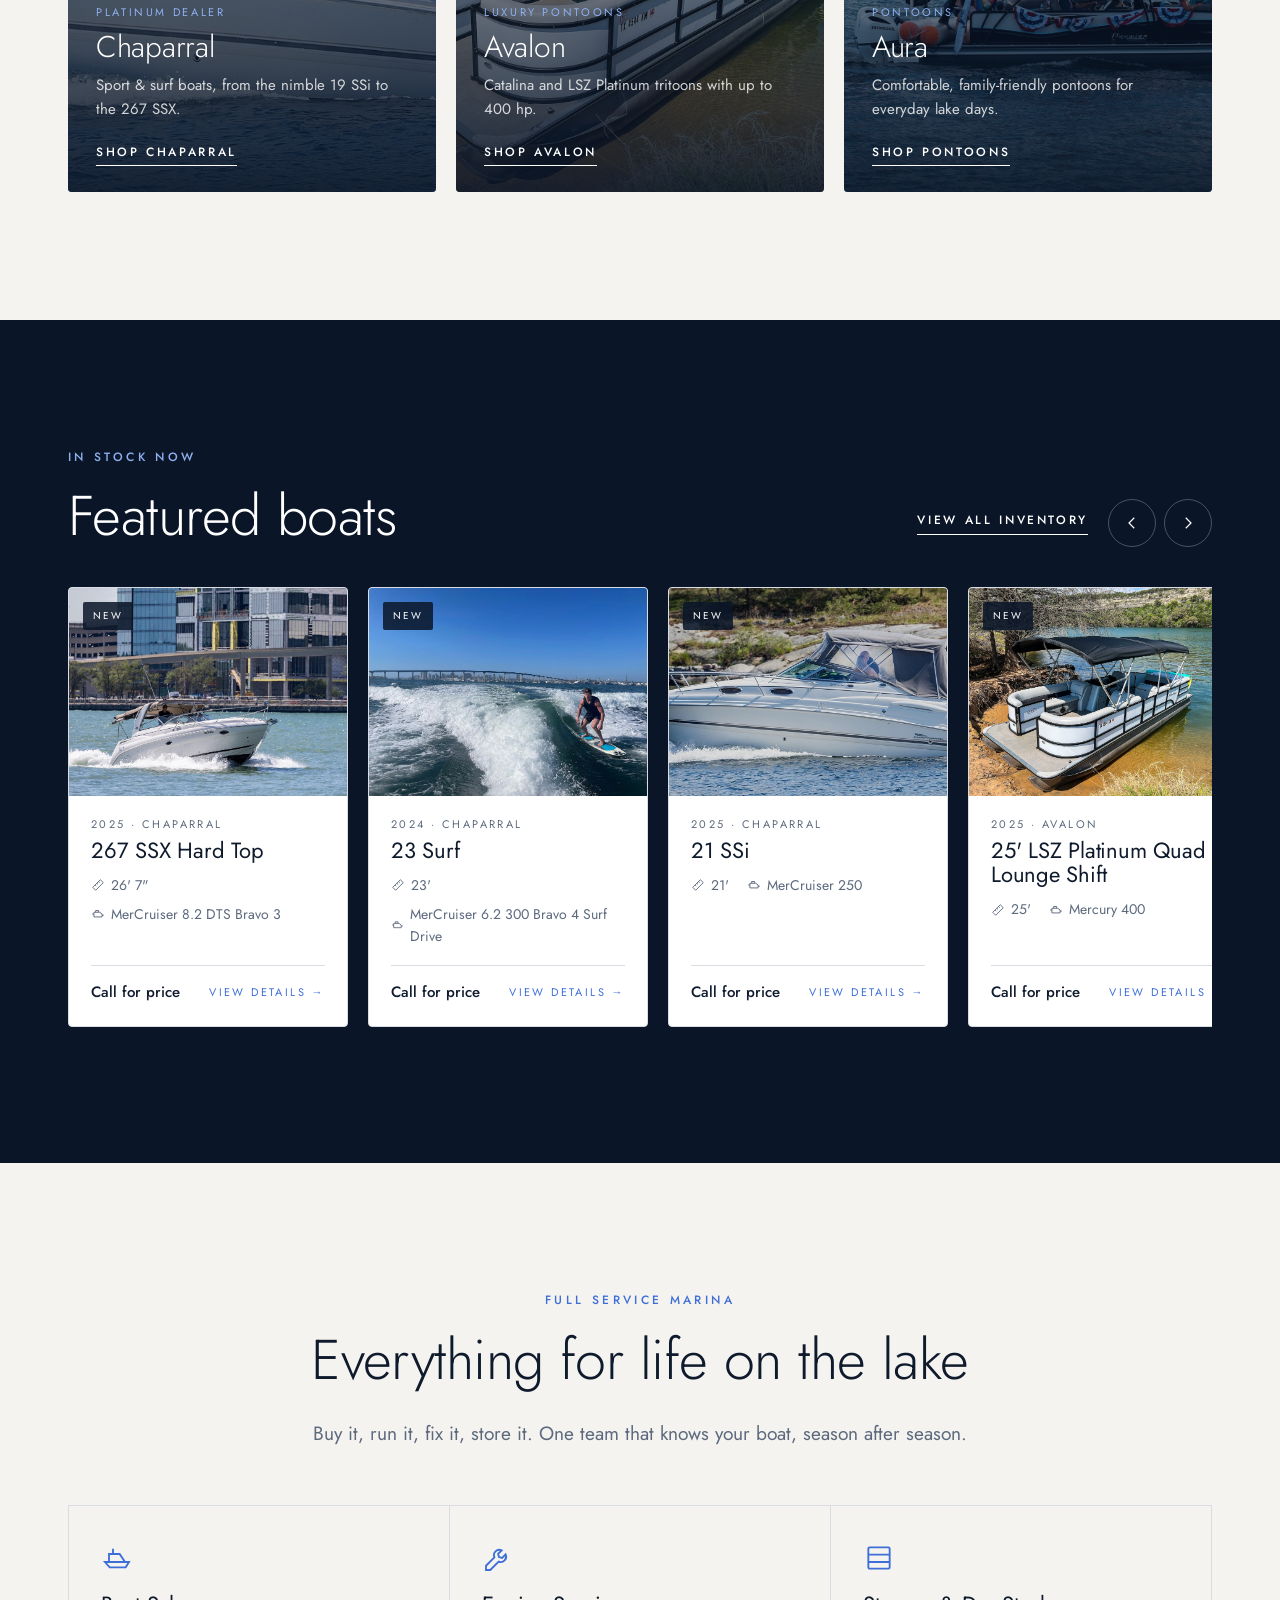
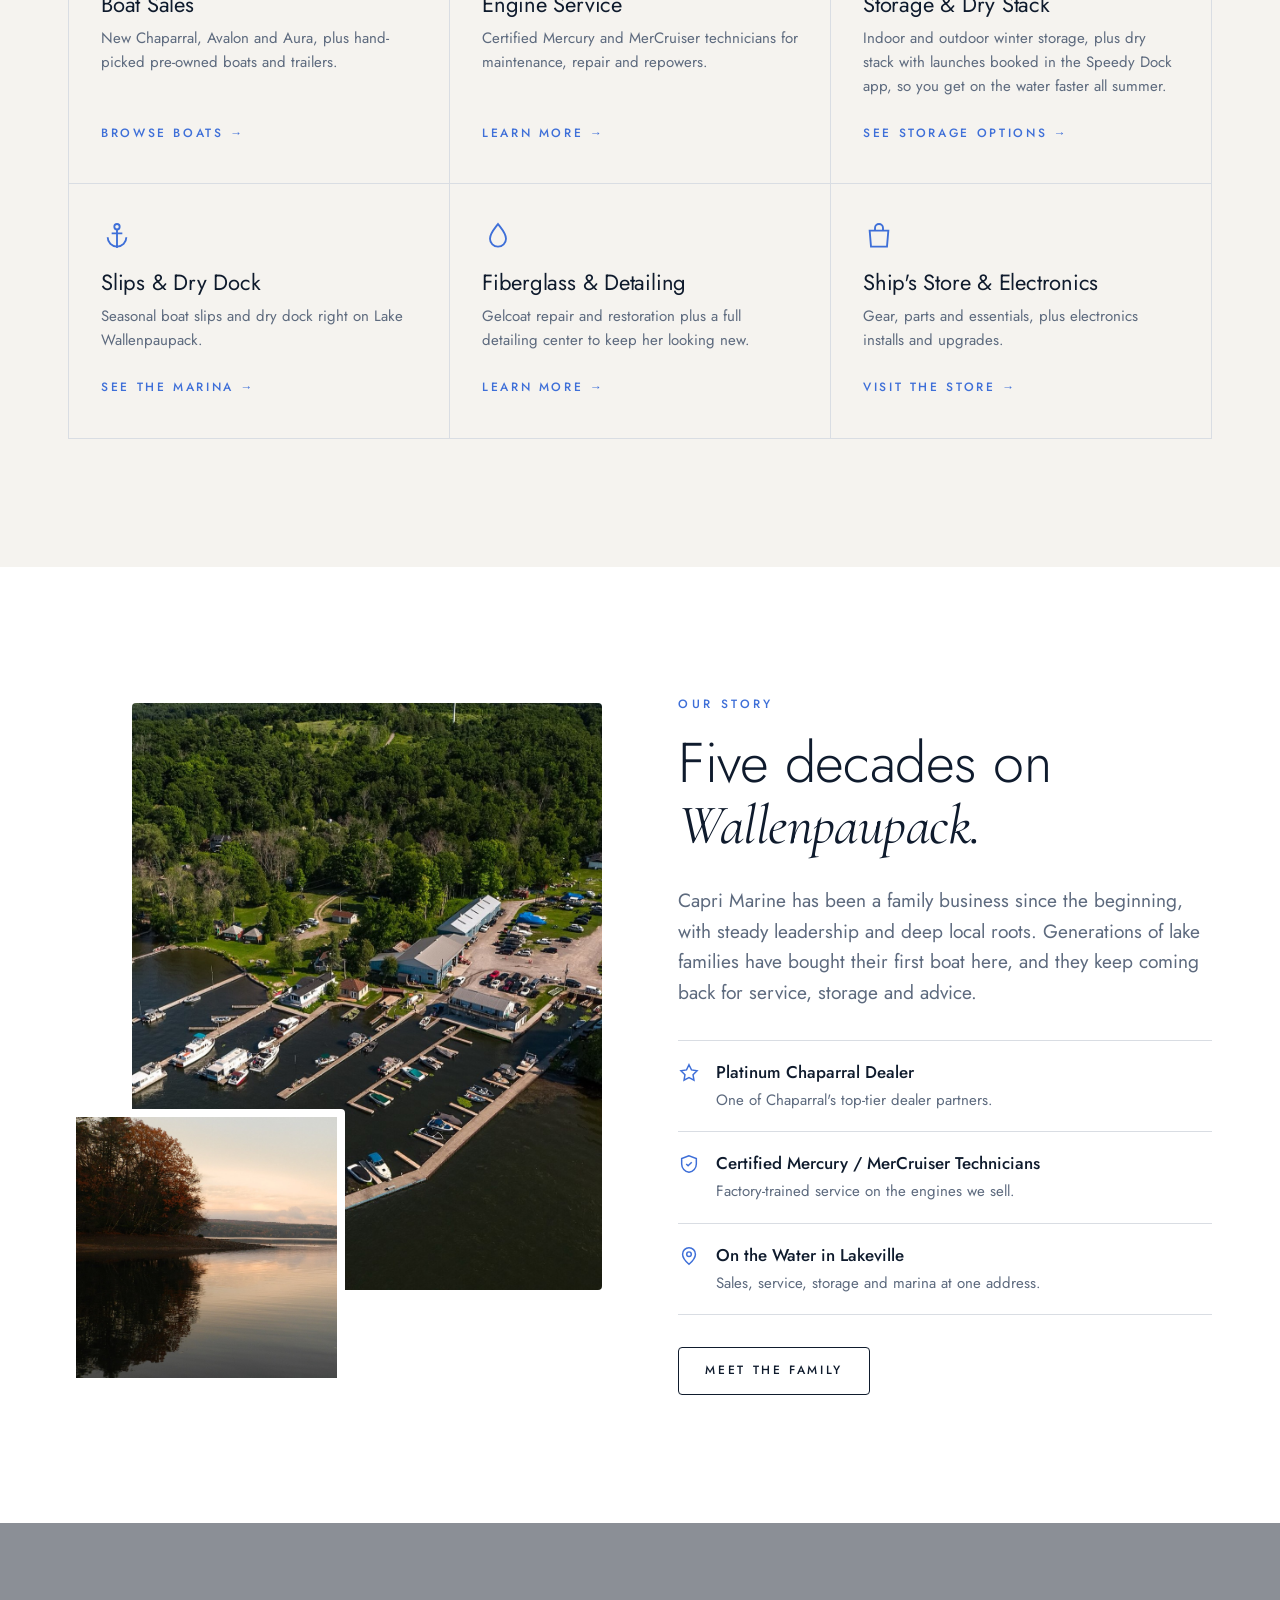
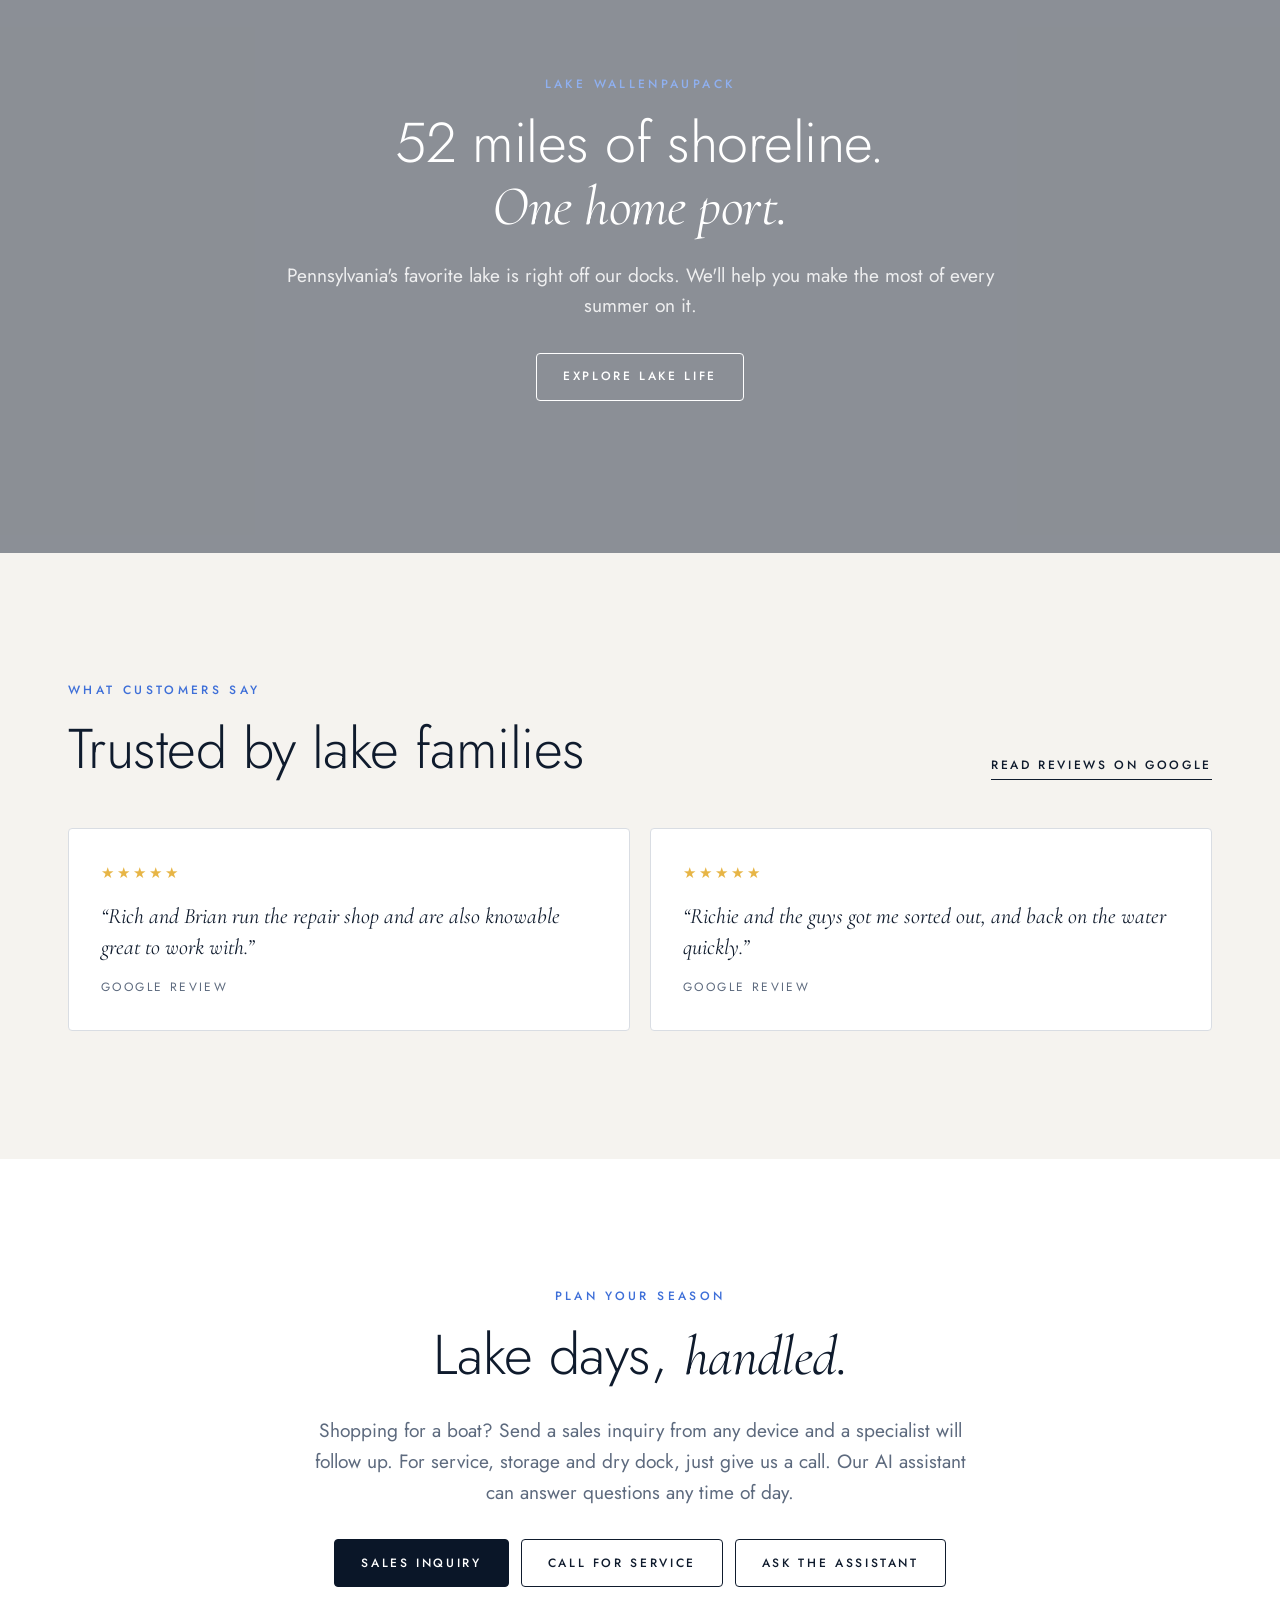
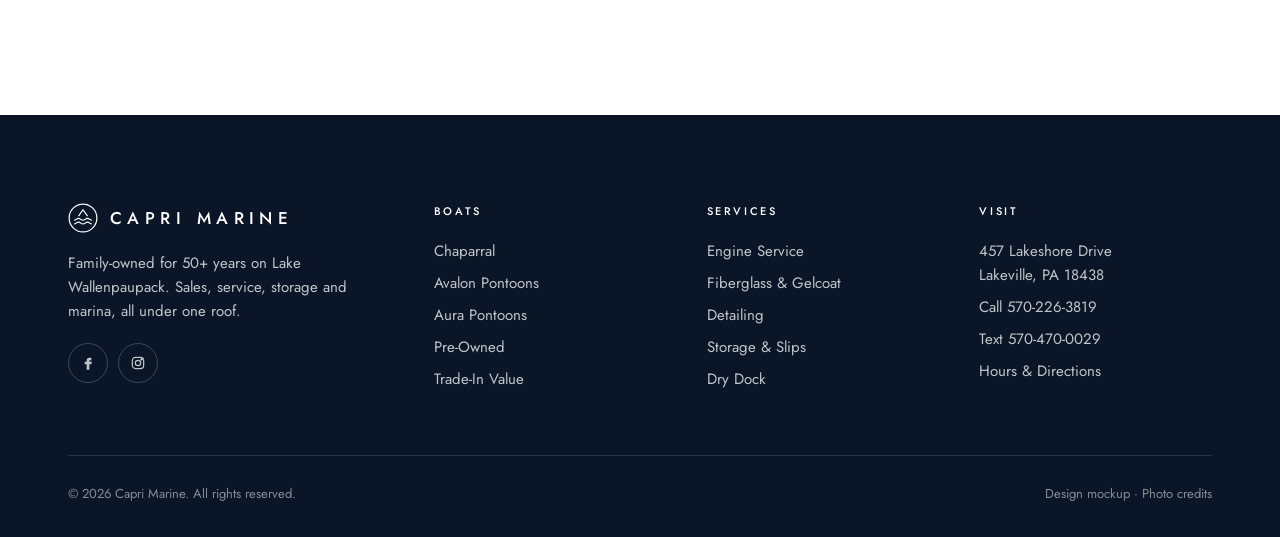
==== commit bad8bec1: "Make service, storage and dry dock call-in only Per Rich: quote forms are for sales inquiries only, " ====
--- a/index.html
+++ b/index.html
@@ -42,7 +42,7 @@
       <p class="lede">Family-owned for over 50 years. New and pre-owned boats, certified service, storage and marina, all in one place on Lake Wallenpaupack.</p>
       <div class="btn-row">
         <a class="btn light" href="inventory.html">Explore Boats</a>
-        <a class="btn blue" href="contact.html#service">Book Service</a>
+        <a class="btn blue" href="tel:+15702263819">Call for Service</a>
       </div>
     </div>
   </section>
@@ -119,11 +119,11 @@
         </a>
         <a class="svc" href="service.html">
           <svg viewBox="0 0 24 24" fill="none" stroke="currentColor" stroke-width="1.4"><path d="M14.7 6.3a4 4 0 0 0-5.4 5.2L3 17.8V21h3.2l6.3-6.3a4 4 0 0 0 5.2-5.4l-2.6 2.6-2.4-.6-.6-2.4Z"/></svg>
-          <h3>Engine Service</h3><p>Certified Mercury and MerCruiser technicians for maintenance, repair and repowers.</p><span class="text-link">Book service →</span>
+          <h3>Engine Service</h3><p>Certified Mercury and MerCruiser technicians for maintenance, repair and repowers.</p><span class="text-link">Learn more →</span>
         </a>
         <a class="svc" href="marina.html">
           <svg viewBox="0 0 24 24" fill="none" stroke="currentColor" stroke-width="1.4"><rect x="4" y="4" width="16" height="16" rx="1"/><path d="M4 9.5h16M4 15h16"/></svg>
-          <h3>Storage &amp; Dry Stack</h3><p>Indoor and outdoor winter storage, plus dry stack with launches booked in the Speedy Dock app, so you get on the water faster all summer.</p><span class="text-link">Reserve a spot →</span>
+          <h3>Storage &amp; Dry Stack</h3><p>Indoor and outdoor winter storage, plus dry stack with launches booked in the Speedy Dock app, so you get on the water faster all summer.</p><span class="text-link">See storage options →</span>
         </a>
         <a class="svc" href="marina.html#slips">
           <svg viewBox="0 0 24 24" fill="none" stroke="currentColor" stroke-width="1.4"><circle cx="12" cy="5" r="2"/><path d="M12 7v14M5 13a7 7 0 0 0 14 0M8 10h8"/></svg>
@@ -195,10 +195,10 @@
       <div class="reveal">
         <p class="eyebrow">Plan Your Season</p>
         <h2>Lake days, <em class="accent">handled.</em></h2>
-        <p class="lede">Request a quote, schedule service or reserve storage in a minute, from any device. Prefer to talk it through? Our AI assistant can answer questions and set up appointments any time of day.</p>
+        <p class="lede">Shopping for a boat? Send a sales inquiry from any device and a specialist will follow up. For service, storage and dry dock, just give us a call. Our AI assistant can answer questions any time of day.</p>
         <div class="btn-row" style="justify-content:center">
-          <a class="btn solid" href="contact.html#quote">Request a Quote</a>
-          <a class="btn" href="contact.html#service">Book Service</a>
+          <a class="btn solid" href="contact.html#quote">Sales Inquiry</a>
+          <a class="btn" href="tel:+15702263819">Call for Service</a>
           <a class="btn" href="#" data-open-chat>Ask the Assistant</a>
         </div>
       </div>
--- a/assets/css/style.css
+++ b/assets/css/style.css
@@ -452,6 +452,11 @@
 .member p { margin: 0; color: var(--muted); font-size: 14px; }
 @media (max-width: 860px) { .team { grid-template-columns: 1fr 1fr; } }
 
+/* ---------- Call-to-book card ---------- */
+.call-card { background: var(--navy); color: #fff; border-radius: var(--radius); padding: 32px; margin-bottom: 40px; scroll-margin-top: calc(var(--head-h) + 24px); }
+.call-card h2 { font-size: 30px; margin: 0 0 10px; }
+.call-card p { color: rgba(255,255,255,.75); margin: 0 0 20px; font-size: 15px; }
+
 /* ---------- Map & contact ---------- */
 .map { border: 0; width: 100%; height: 100%; min-height: 380px; border-radius: var(--radius); filter: grayscale(.3); }
 .contact-list { list-style: none; padding: 0; margin: 24px 0 0; }
@@ -542,3 +547,6 @@
 
 .pad-top { padding-top: var(--head-h); }
 .visually-hidden { position: absolute !important; width: 1px; height: 1px; overflow: hidden; clip: rect(0 0 0 0); white-space: nowrap; }
+
+/* Dry dock subtitle */
+.dock-sub { font-size: 13px; letter-spacing: .26em; text-transform: uppercase; font-weight: 500; color: var(--blue-soft); margin: -6px 0 22px; }
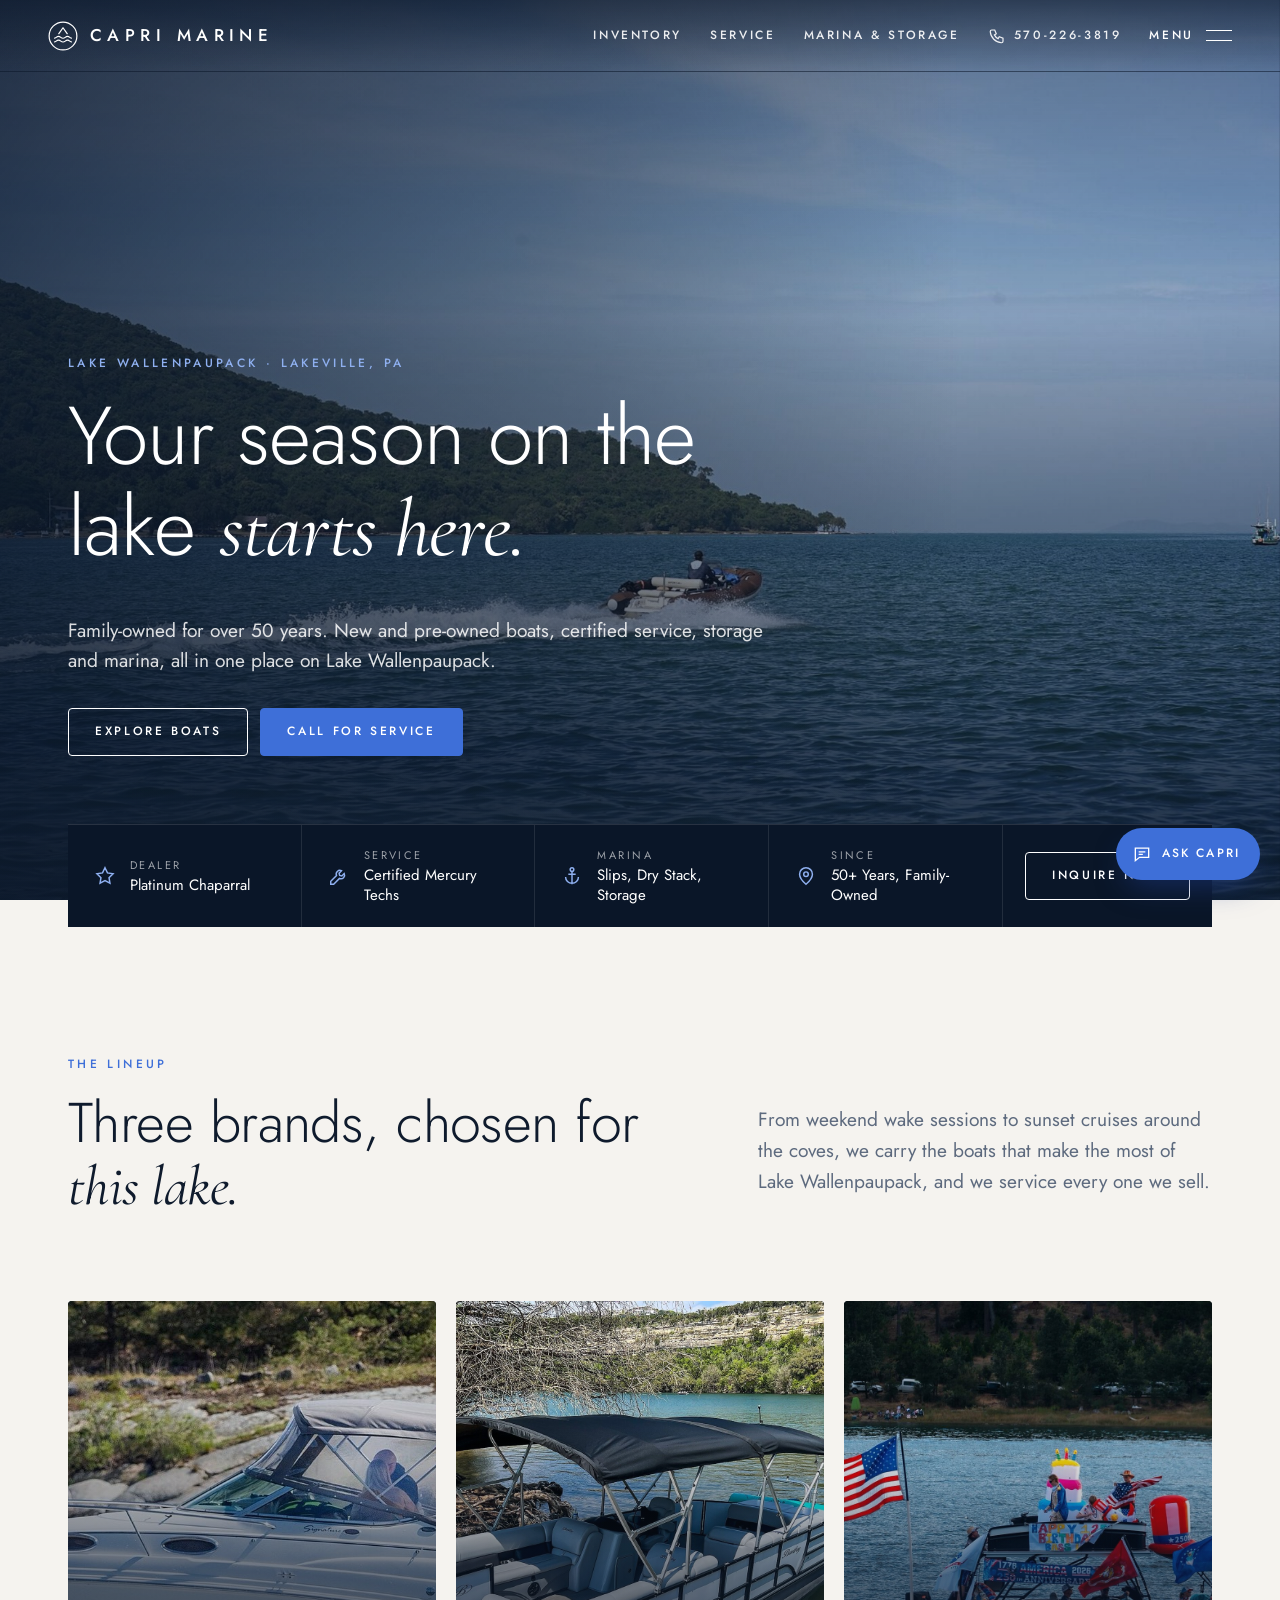
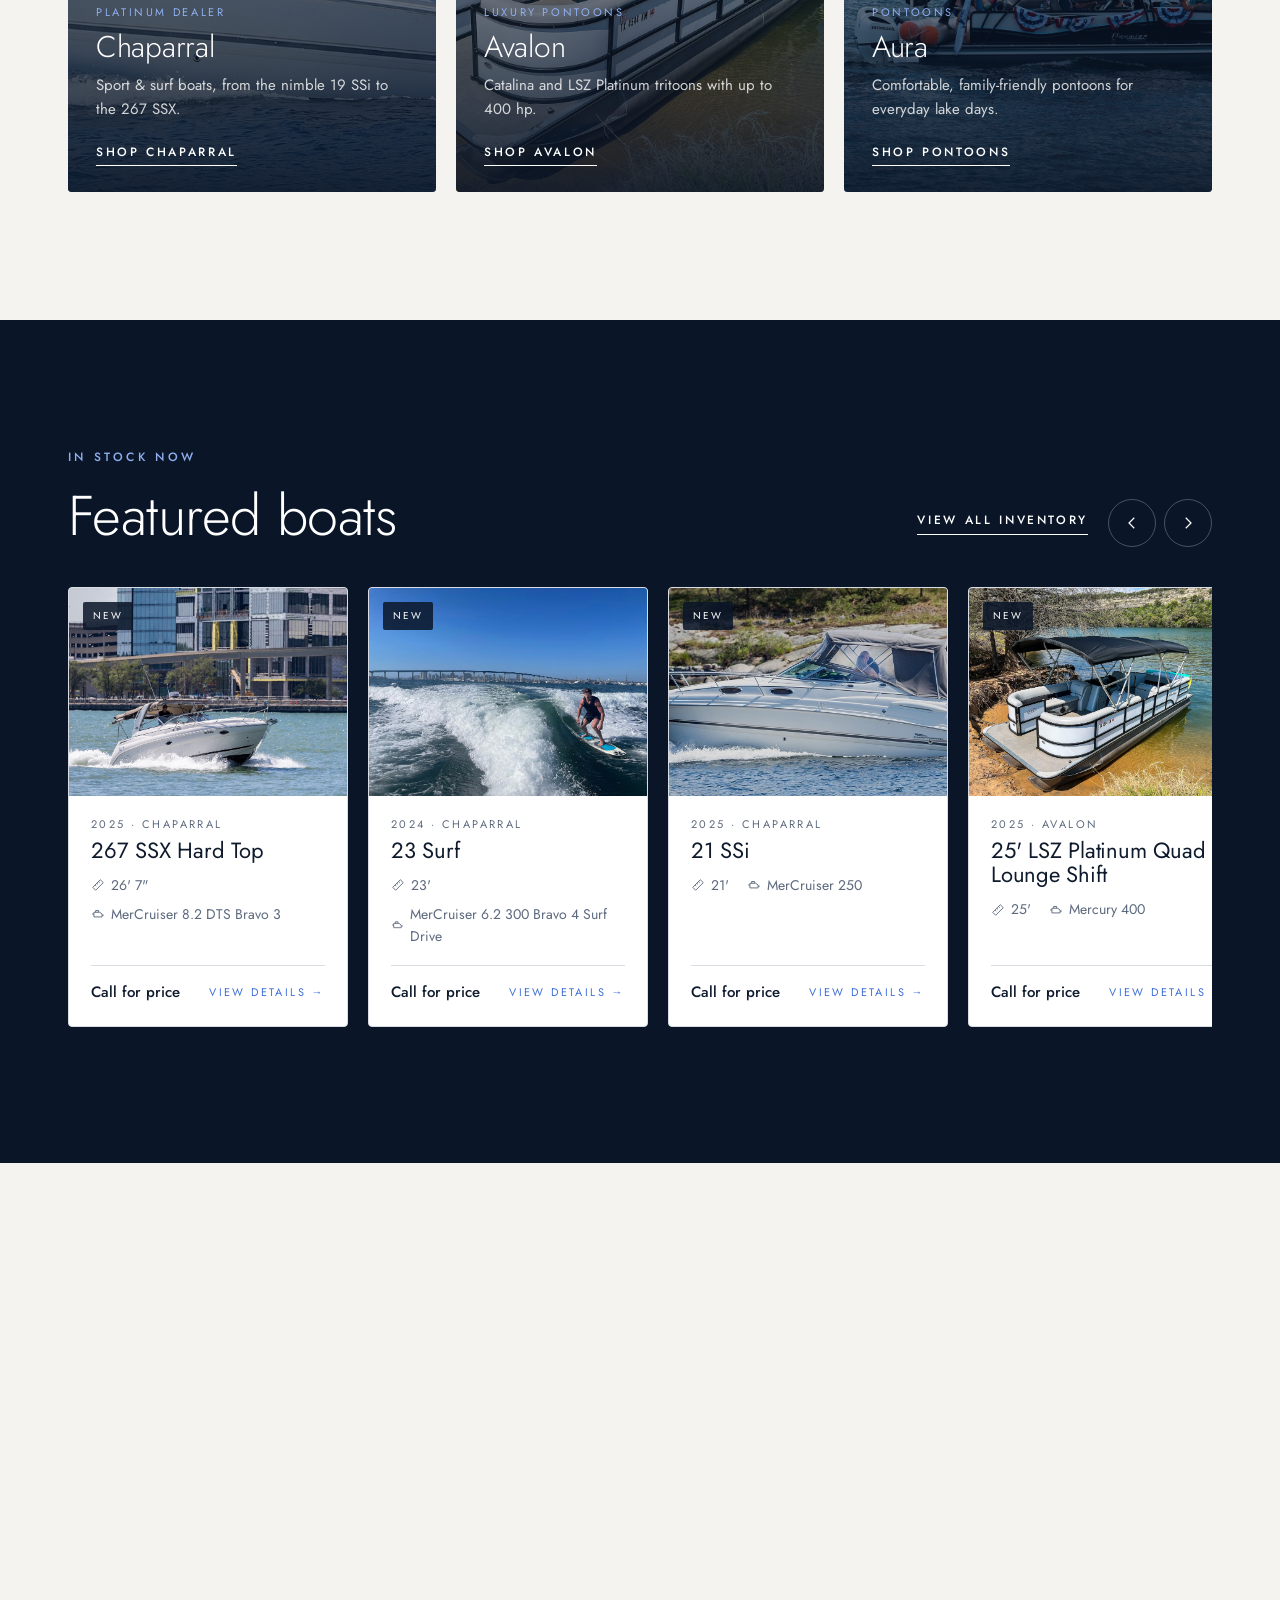
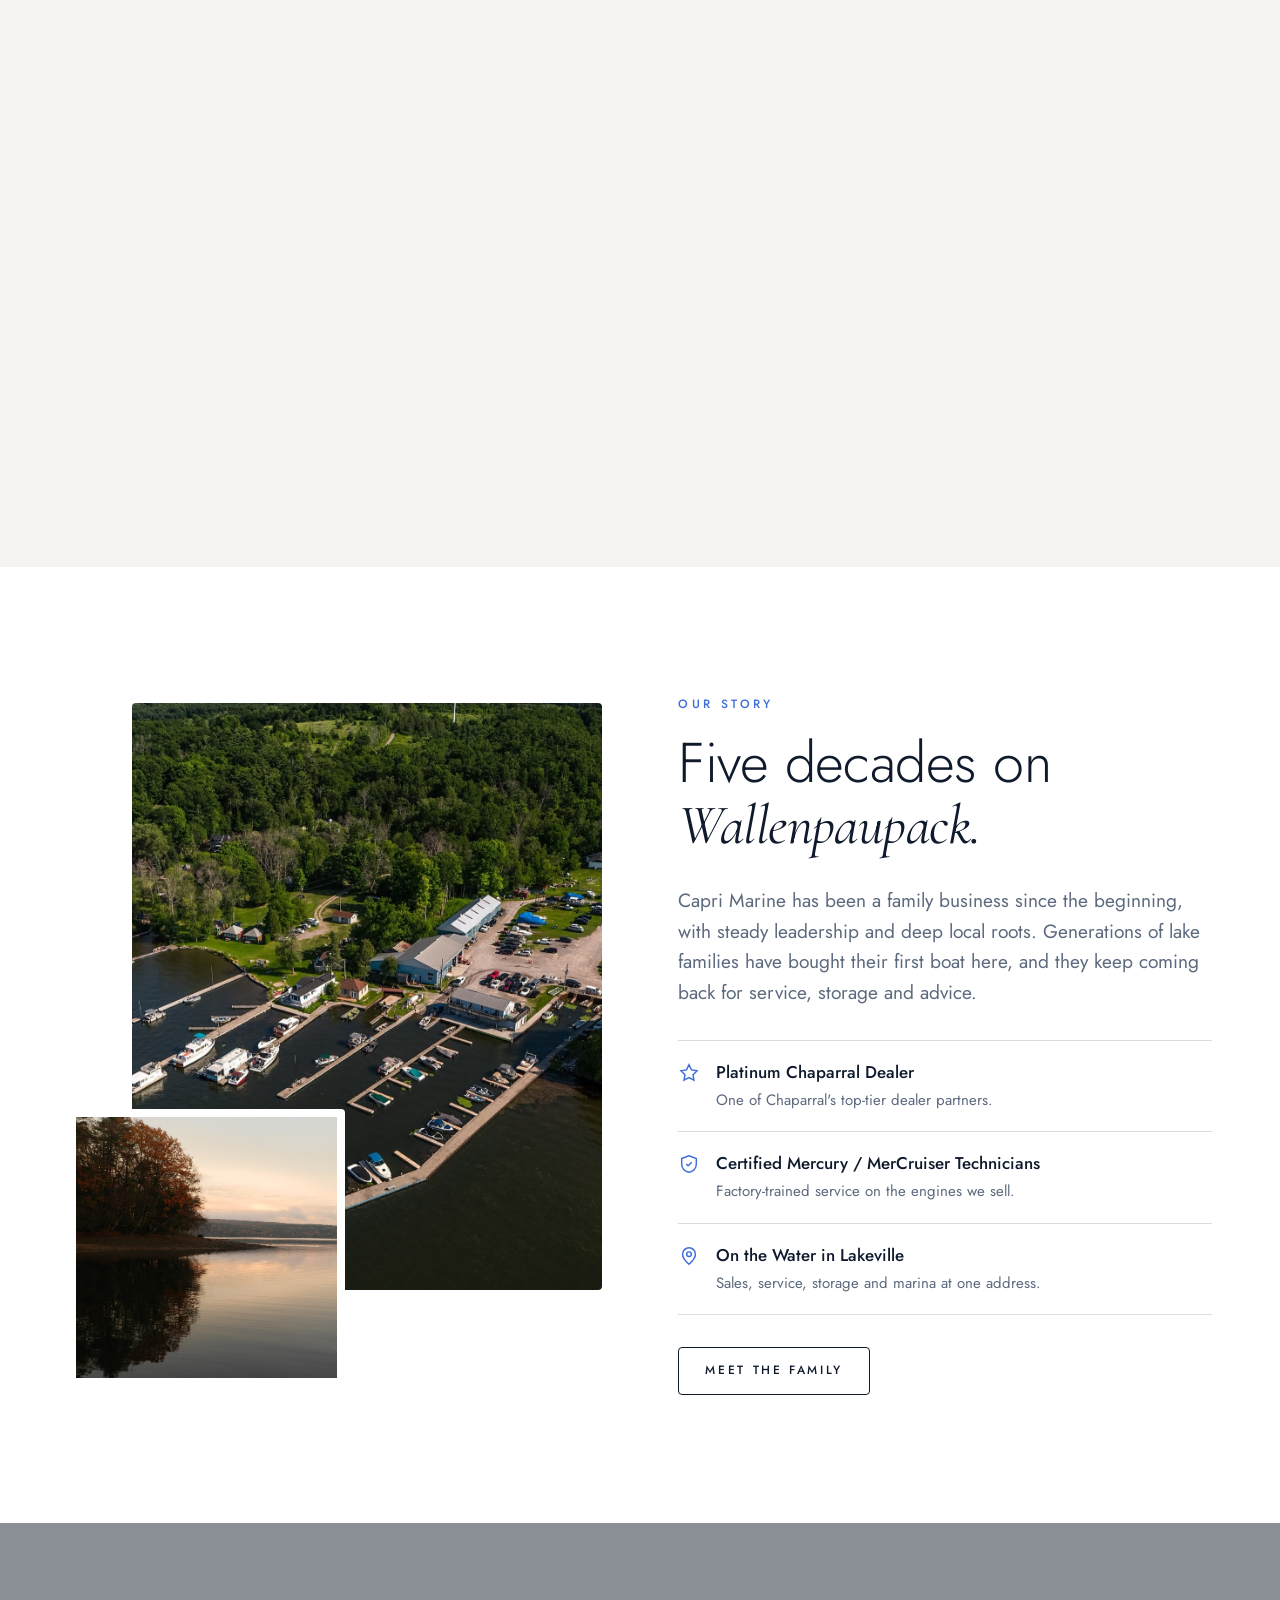
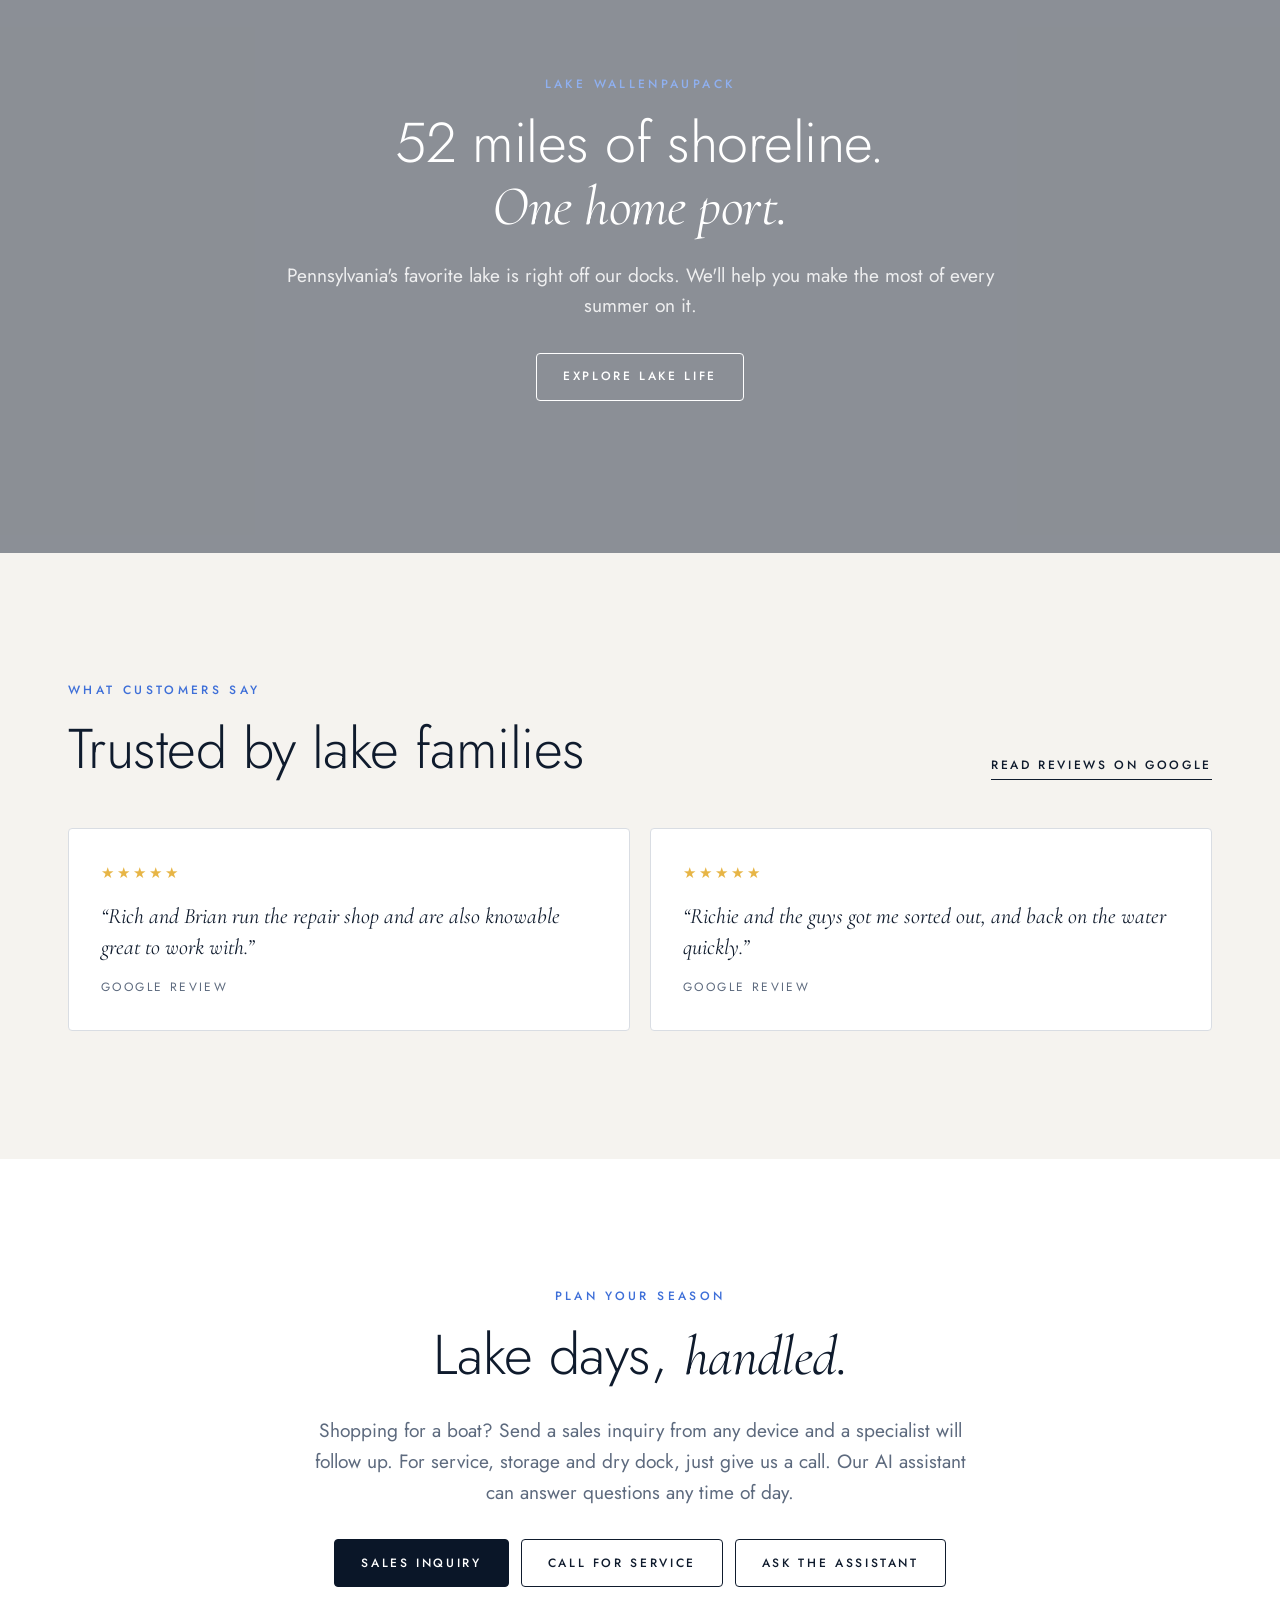
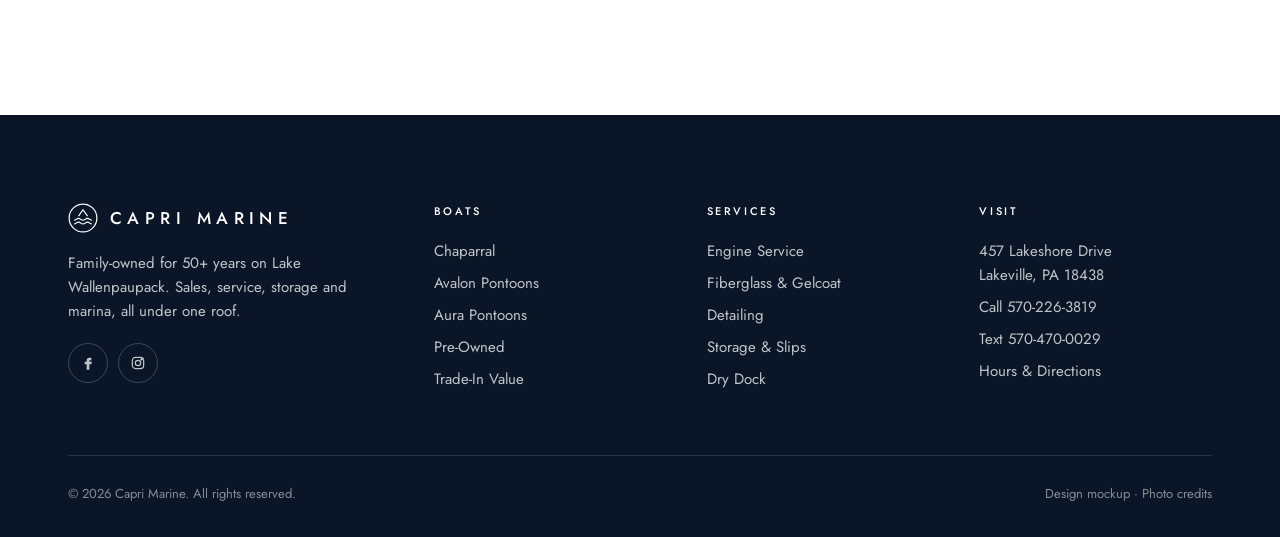
==== commit 259172ae: "Bust stale CSS/JS cache so header fix shows on Netlify Assets were served with a 7-day cache, so bro" ====
--- a/index.html
+++ b/index.html
@@ -12,7 +12,7 @@
   <link rel="preconnect" href="https://fonts.googleapis.com">
   <link rel="preconnect" href="https://fonts.gstatic.com" crossorigin>
   <link href="https://fonts.googleapis.com/css2?family=Jost:wght@200;300;400;500&family=Cormorant+Garamond:ital,wght@1,400&display=swap" rel="stylesheet">
-  <link rel="stylesheet" href="assets/css/style.css">
+  <link rel="stylesheet" href="assets/css/style.css?v=2">
   <script type="application/ld+json">
   {
     "@context": "https://schema.org",
@@ -206,8 +206,8 @@
   </section>
 
 </main>
-<script src="assets/js/inventory-data.js"></script>
-<script src="assets/js/main.js"></script>
+<script src="assets/js/inventory-data.js?v=2"></script>
+<script src="assets/js/main.js?v=2"></script>
 <script>
   document.getElementById("featured-rail").innerHTML =
     window.CAPRI_INVENTORY.filter(b => b.featured).map(window.renderBoatCard).join("");
--- a/assets/css/style.css
+++ b/assets/css/style.css
@@ -127,6 +127,8 @@
 .menu-toggle .bars::after { top: 10px; }
 body.menu-open .menu-toggle .bars::before { top: 5px; transform: rotate(45deg); }
 body.menu-open .menu-toggle .bars::after { top: 5px; transform: rotate(-45deg); }
+.header-links .call-link { display: inline-flex; align-items: center; gap: 8px; white-space: nowrap; }
+.header-links .call-link svg { flex: none; display: block; }
 @media (max-width: 960px) { .header-links .hide-sm { display: none; } }
 @media (max-width: 560px) {
   .logo { font-size: 14px; letter-spacing: .24em; }
